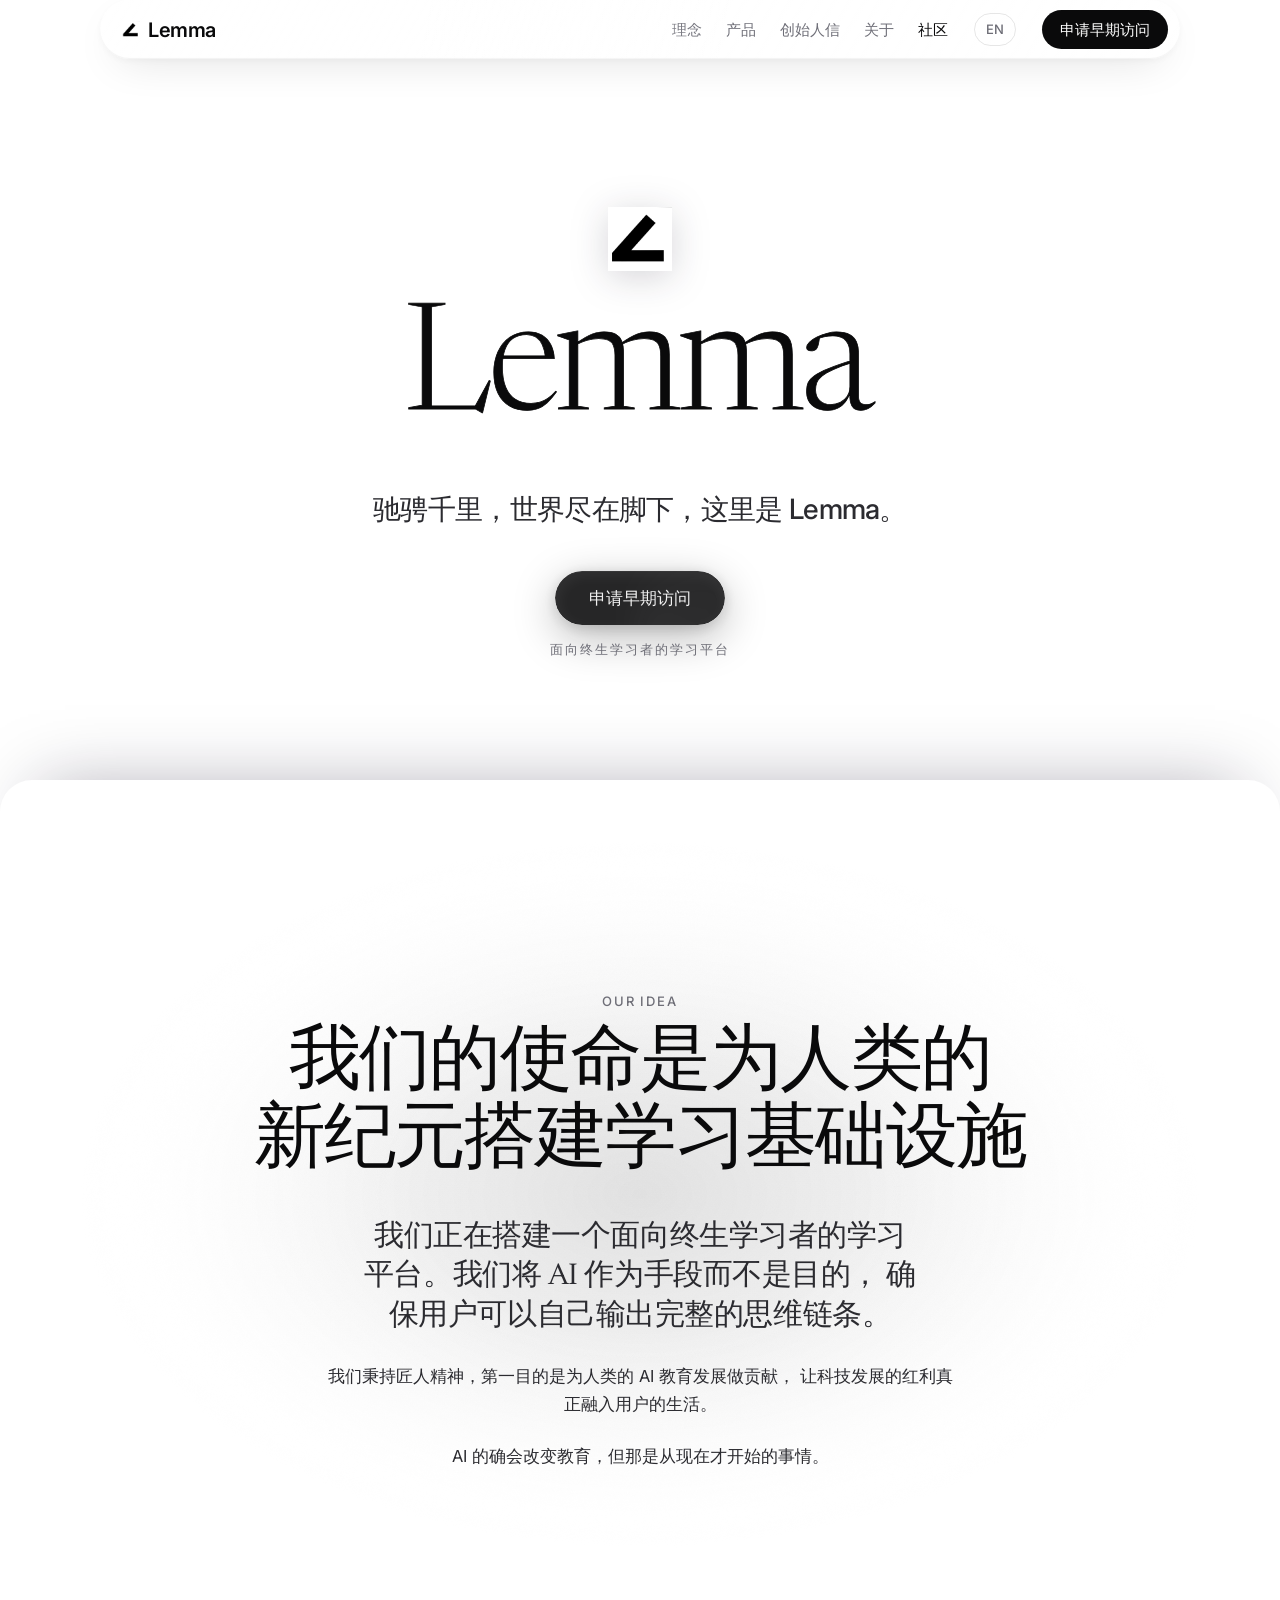
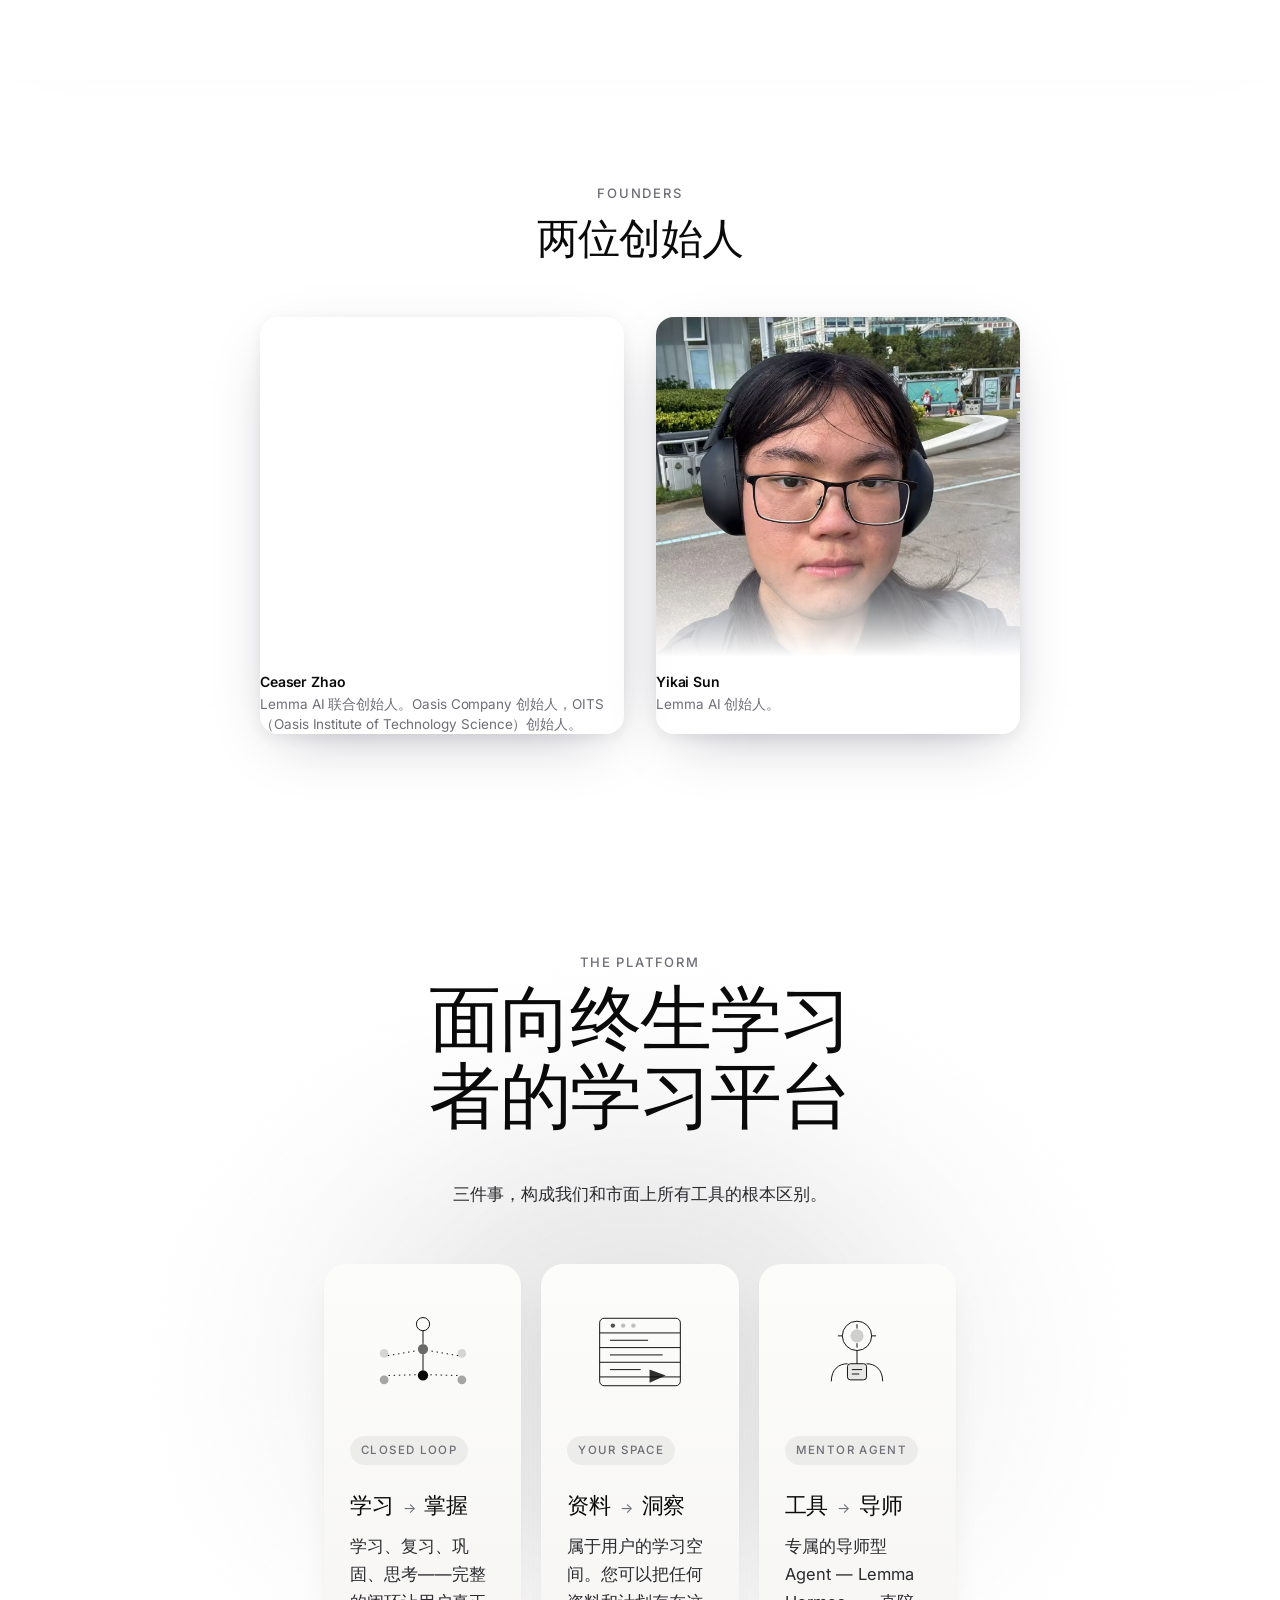
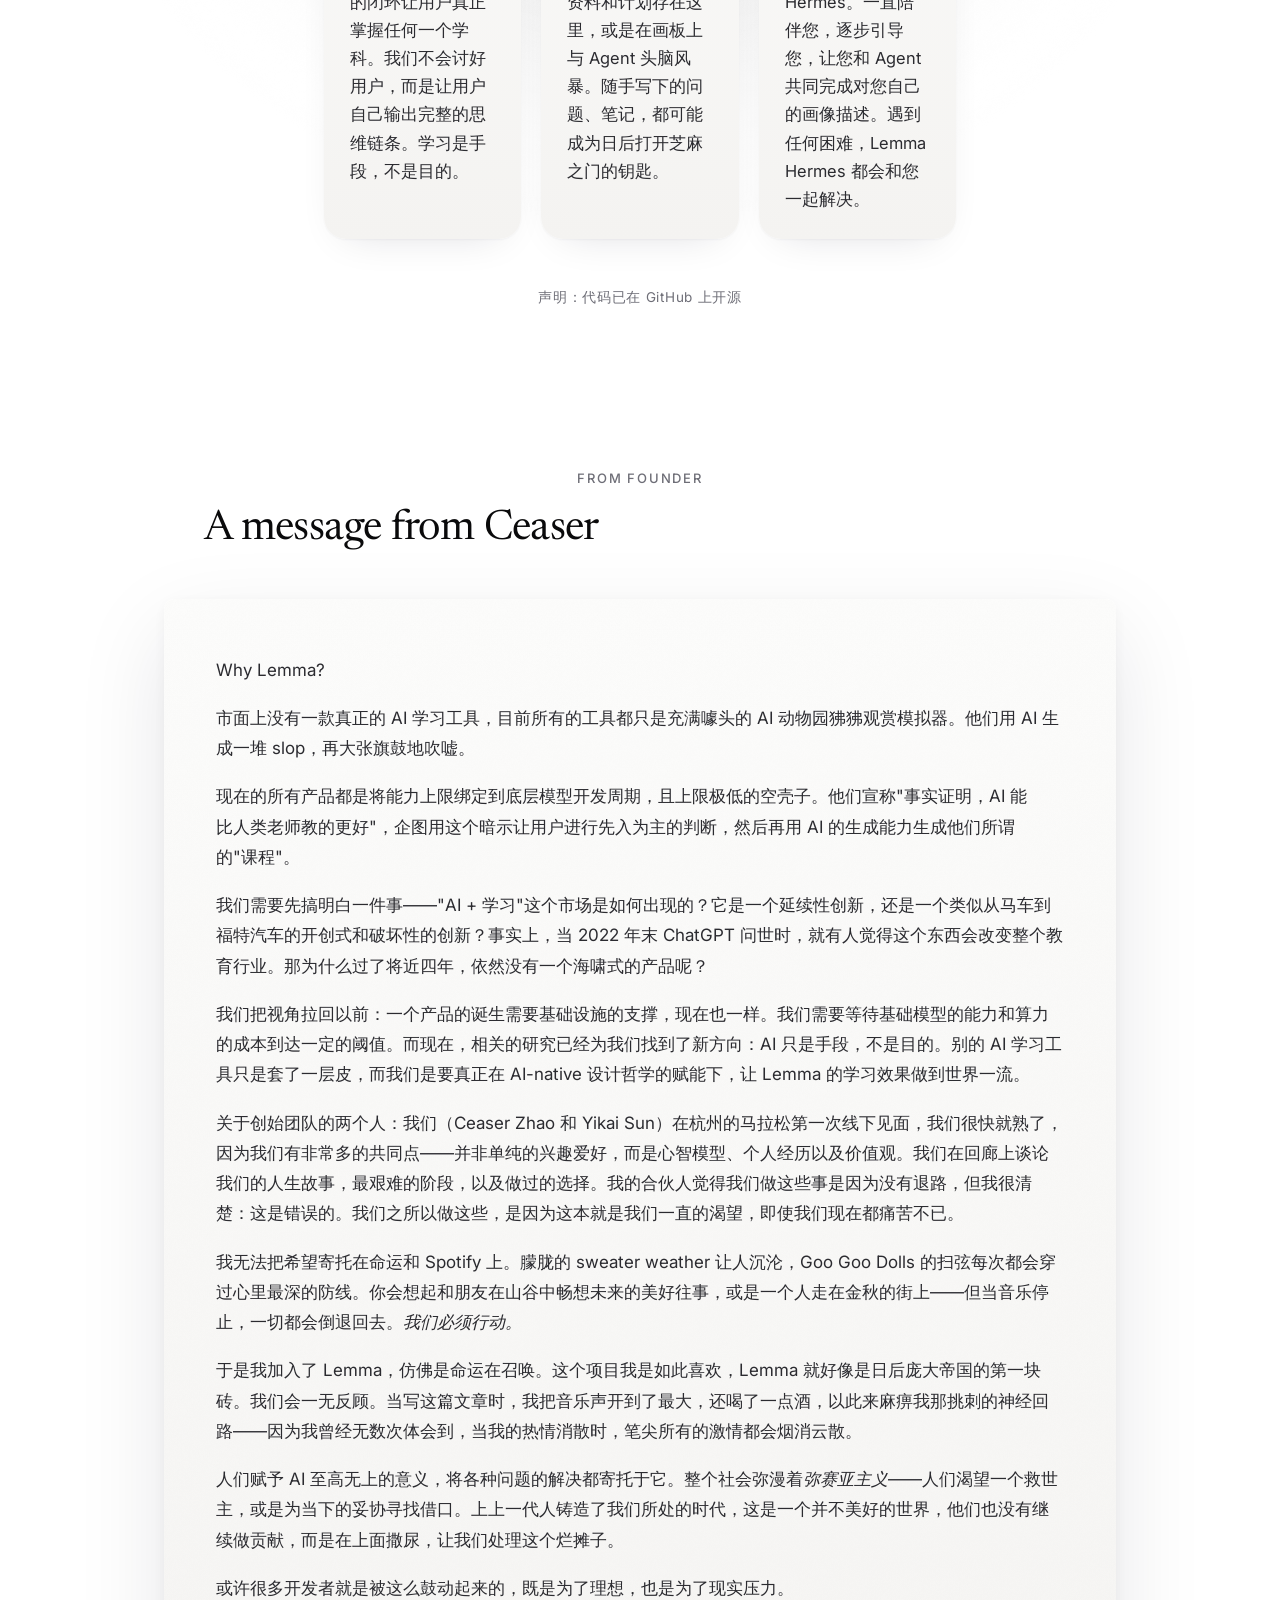
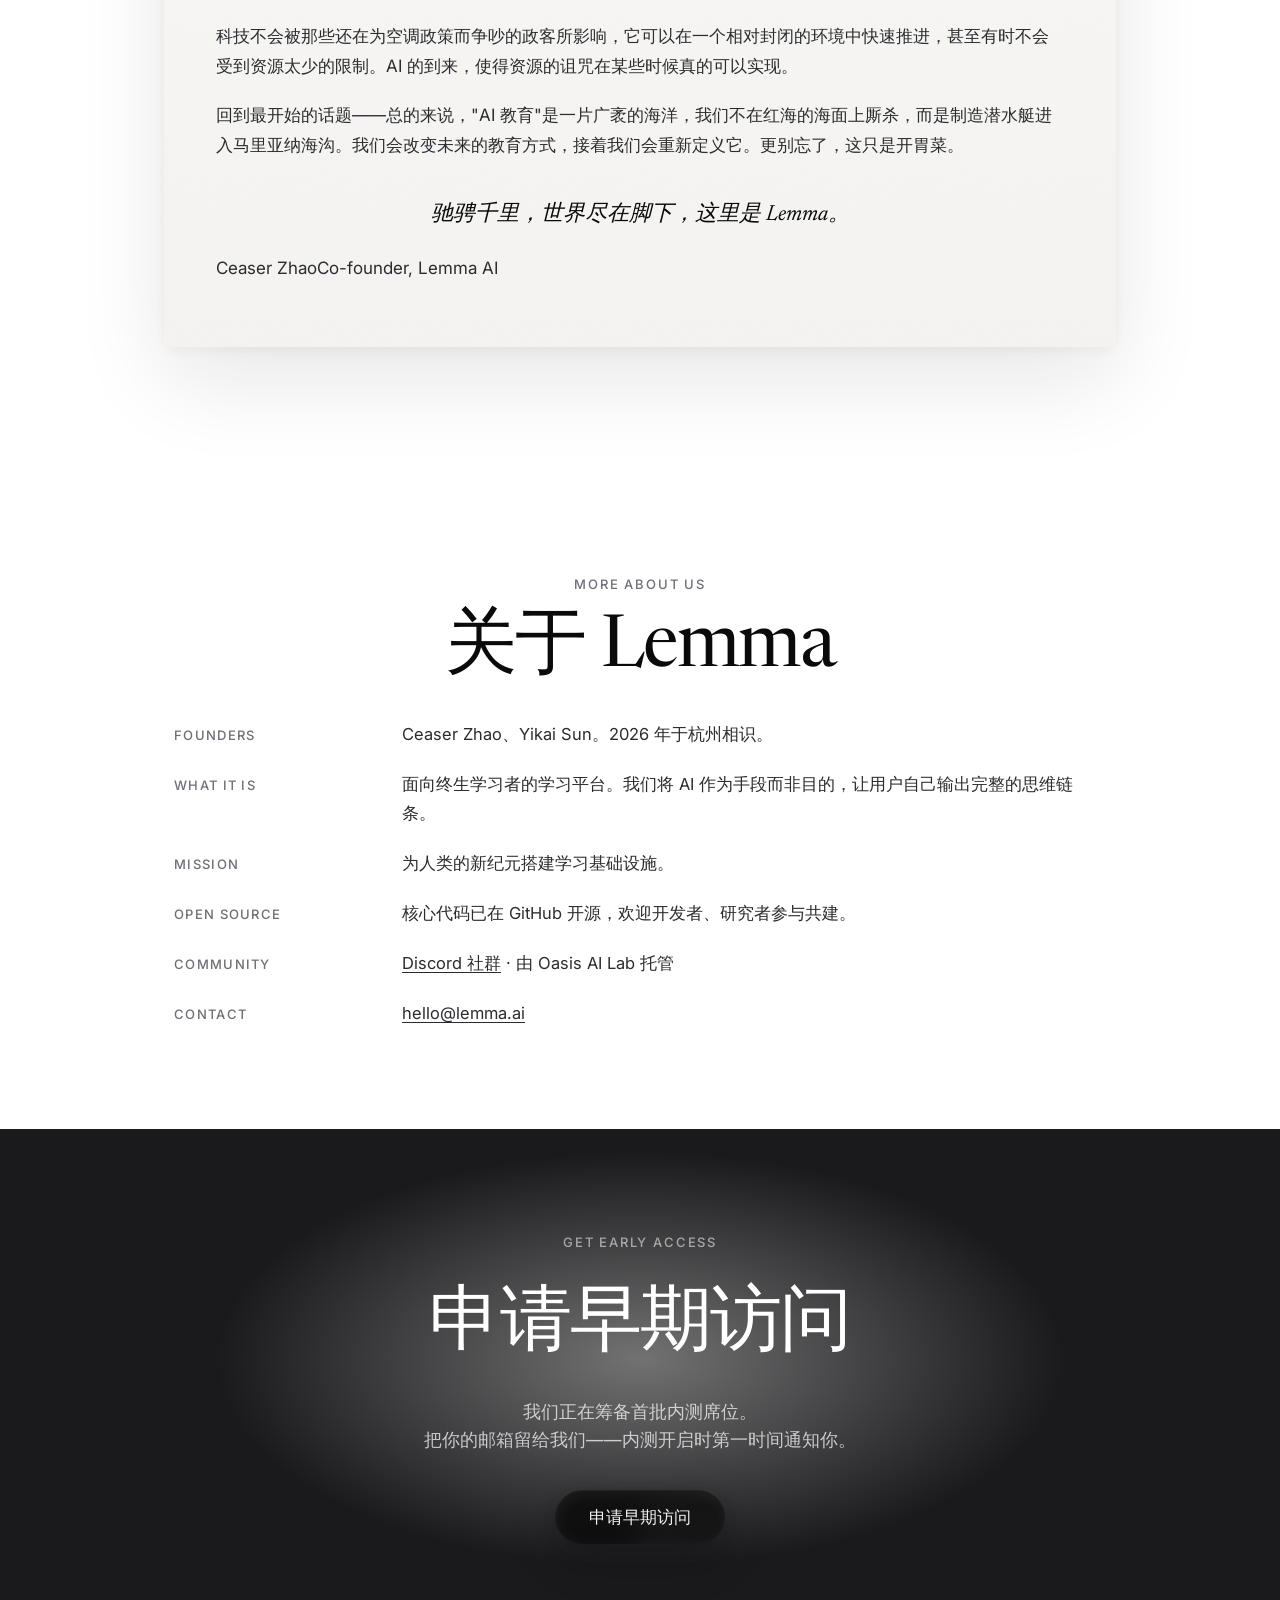
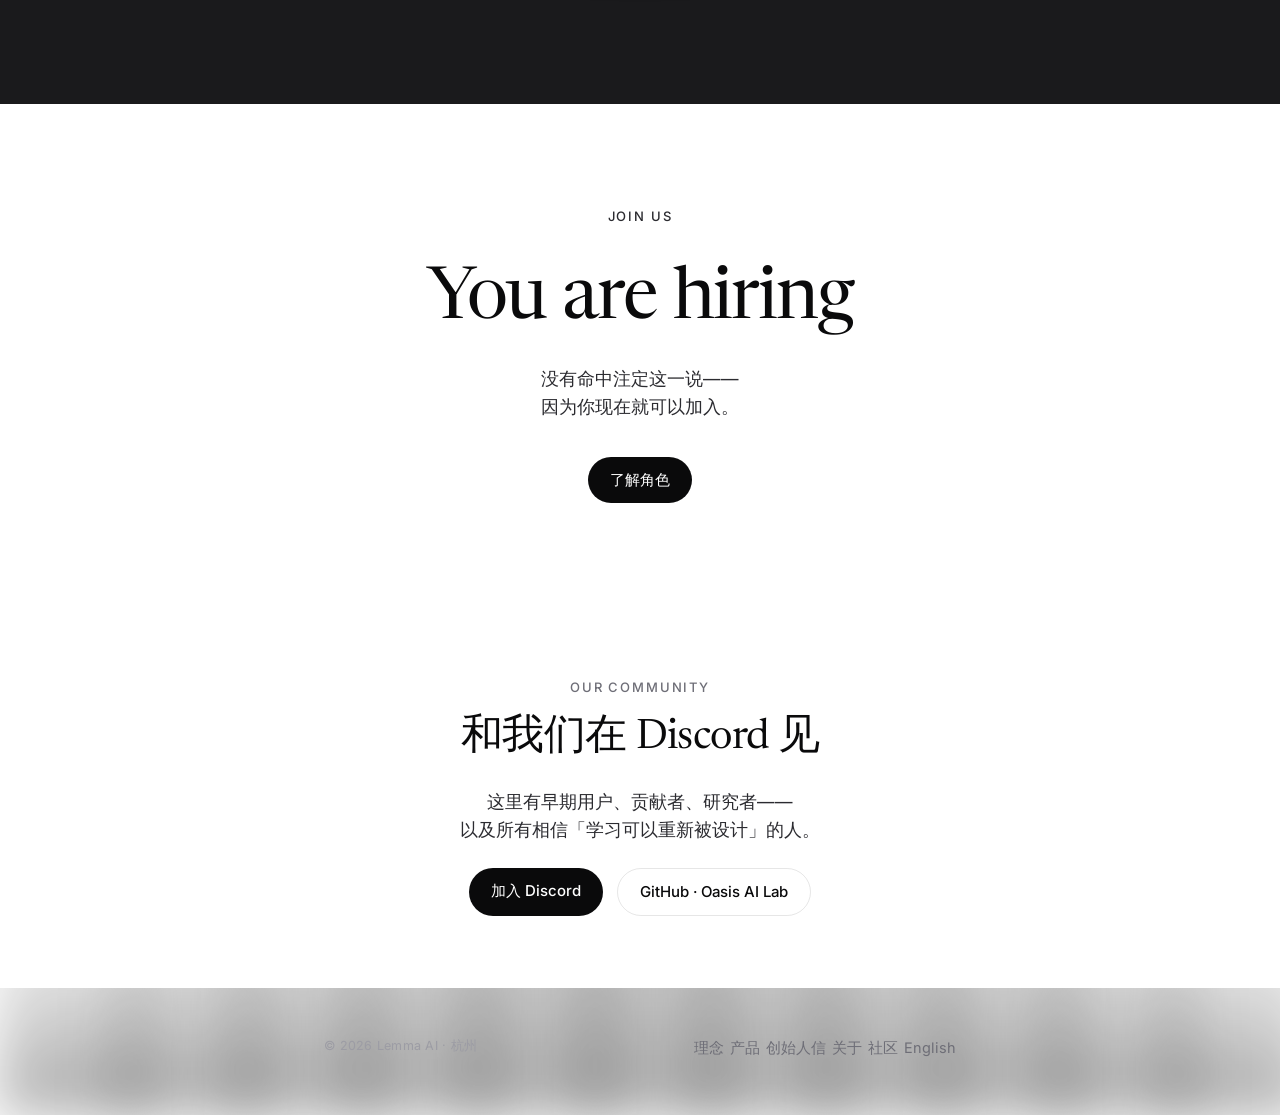
==== zh/index.html @ 2ac3c97e "Add bilingual landing pages and locale switcher This commit adds an English homepage and a Chinese l" ====
<!DOCTYPE html>
<html lang="zh-CN">
<head>
<meta charset="UTF-8">
<meta name="viewport" content="width=device-width, initial-scale=1.0">
<title>Lemma AI — 面向终生学习者的学习平台</title>
<meta name="description" content="Lemma AI 是一个面向终生学习者的学习平台。我们把 AI 当作手段而非目的，确保用户自己输出完整的思维链条。">
<meta name="theme-color" content="#FFFFFF">
<meta property="og:title" content="Lemma AI — 面向终生学习者的学习平台">
<meta property="og:description" content="驰骋千里，世界尽在脚下，这里是 Lemma">
<meta property="og:image" content="/assets/logos/lemma-mark.png">
<link rel="canonical" href="https://lemma-ai-projects.github.io/zh/">
<link rel="alternate" hreflang="en" href="https://lemma-ai-projects.github.io/">
<link rel="alternate" hreflang="zh-CN" href="https://lemma-ai-projects.github.io/zh/">
<link rel="alternate" hreflang="x-default" href="https://lemma-ai-projects.github.io/">
<link rel="icon" type="image/png" href="../assets/logos/lemma-mark.png">
<link rel="preconnect" href="https://fonts.googleapis.com">
<link rel="preconnect" href="https://fonts.gstatic.com" crossorigin>
<link href="https://fonts.googleapis.com/css2?family=Newsreader:ital,opsz,wght@0,6..72,300;0,6..72,400;0,6..72,500;1,6..72,400&family=Inter:wght@400;500;600&family=JetBrains+Mono:wght@400;500&family=Noto+Serif+SC:wght@400;500&display=swap" rel="stylesheet">
<link rel="stylesheet" href="../assets/css/lemma-web.css">
<script type="application/ld+json">
{"@context":"https://schema.org","@type":"Organization","name":"Lemma AI","url":"https://lemma-ai-projects.github.io/","logo":"https://lemma-ai-projects.github.io/assets/logos/lemma-mark.png","description":"面向终生学习者的学习平台","foundingDate":"2026","founders":[{"@type":"Person","name":"Ceaser Zhao"},{"@type":"Person","name":"Yikai Sun"}],"address":{"@type":"PostalAddress","addressLocality":"杭州","addressCountry":"CN"},"sameAs":["https://discord.gg/dCyxYCPng","https://github.com/Oasis-AI-Lab"]}
</script>
</head>
<body>

<a class="skip" href="#idea">跳到正文</a>

<header class="nav">
  <div class="nav__in">
    <a class="brand" href="#top">
      <img class="brand__mark" src="../assets/logos/lemma-mark.png" alt="Lemma" width="18" height="18">
      Lemma
    </a>
    <nav class="nav__links" aria-label="主导航">
      <a href="#idea">理念</a>
      <a href="#building">产品</a>
      <a href="#letter">创始人信</a>
      <a href="#facts">关于</a>
      <a href="#community">社区</a>
<a class="lang" href="../" hreflang="en">EN</a>
      <a class="nav__cta" href="#waitlist">申请早期访问</a>
    </nav>
  </div>
</header>

<main id="main">

  <div class="stage">

    <section class="hero" id="top">
      <div class="wrap">
        <img class="hero-mark rise" src="../assets/logos/lemma-mark.png" alt="" aria-hidden="true" width="64" height="64">
        <h1 class="wordmark rise" style="animation-delay:.06s">Lemma</h1>
        <p class="oneliner rise" style="animation-delay:.14s">
          驰骋千里，世界尽在脚下，这里是 Lemma。
        </p>
        <div class="rise" style="animation-delay:.28s">
          <a class="glassbtn glassbtn--lift" href="#waitlist">
            <span class="glassbtn__title">申请早期访问</span>
            <span class="glassbtn__circle" aria-hidden="true"></span>
          </a>
        </div>
        <p class="hero__attr rise" style="animation-delay:.38s">面向终生学习者的学习平台</p>
      </div>
    </section>

    <section class="sr mission isle grain" id="idea">
      <div class="wrap">
        <p class="k">Our Idea</p>
        <h2>我们的使命是为人类的新纪元搭建学习基础设施</h2>
        <p class="statement" style="font-family:var(--serif);font-size:clamp(22px,3vw,30px);line-height:1.32;max-width:760px;font-weight:400;letter-spacing:-.015em">
          我们正在搭建一个面向终生学习者的学习平台。我们将 AI 作为手段而不是目的，
          确保用户可以自己输出完整的思维链条。
        </p>
        <p style="max-width:640px;margin:24px auto 0;color:var(--text);font-size:var(--fs-text);line-height:1.7">
          我们秉持匠人精神，第一目的是为人类的 AI 教育发展做贡献，
          让科技发展的红利真正融入用户的生活。
        </p>
        <p style="max-width:640px;margin:24px auto 0;color:var(--text);font-size:var(--fs-text);line-height:1.7">
          AI 的确会改变教育，但那是从现在才开始的事情。
        </p>
      </div>
    </section>

  </div>

  <section class="sr" id="founders" style="padding:var(--pad-act) 0">
    <div class="wrap" style="max-width:880px">
      <p class="k" style="text-align:center">Founders</p>
      <h2 style="text-align:center">两位创始人</h2>
      <div class="founders">
        <figure class="founder-photo">
          <img src="../assets/founders/founder-studio.jpg" alt="Ceaser Zhao" loading="lazy" decoding="async" width="720" height="960">
          <figcaption>
            <b>Ceaser Zhao</b>
            Lemma AI 联合创始人。Oasis Company 创始人，OITS（Oasis Institute of Technology Science）创始人。
          </figcaption>
        </figure>
        <figure class="founder-photo">
          <img src="../assets/founders/founder-street.jpg" alt="Yikai Sun" loading="lazy" decoding="async" width="720" height="960">
          <figcaption>
            <b>Yikai Sun</b>
            Lemma AI 创始人。
          </figcaption>
        </figure>
      </div>
    </div>
  </section>

  <section class="sr building isle" id="building">
    <div class="wrap">
      <p class="k" style="text-align:center">The Platform</p>
      <h2 style="text-align:center">面向终生学习者的学习平台</h2>
      <p class="intro">
        三件事，构成我们和市面上所有工具的根本区别。
      </p>

      <div class="trio">
        <div class="paper tcard">
          <div class="feature-icon">
            <svg viewBox="0 0 150 120" fill="none" stroke="#0A0A0B" stroke-width="1.3" aria-hidden="true">
              <circle cx="75" cy="22" r="9"/>
              <circle cx="22" cy="62" r="6" fill="#0A0A0B" fill-opacity=".15" stroke="none"/>
              <circle cx="128" cy="62" r="6" fill="#0A0A0B" fill-opacity=".15" stroke="none"/>
              <circle cx="22" cy="98" r="6" fill="#0A0A0B" fill-opacity=".35" stroke="none"/>
              <circle cx="128" cy="98" r="6" fill="#0A0A0B" fill-opacity=".35" stroke="none"/>
              <circle cx="75" cy="56" r="7" fill="#0A0A0B" fill-opacity=".6" stroke="none"/>
              <circle cx="75" cy="92" r="7" fill="#0A0A0B" stroke="none"/>
              <path d="M75 31 L 75 49"/>
              <path d="M75 63 L 75 85"/>
              <path d="M27 65 L 68 58" stroke-dasharray="2 5"/>
              <path d="M123 65 L 82 58" stroke-dasharray="2 5"/>
              <path d="M28 92 L 68 91" stroke-dasharray="2 5"/>
              <path d="M122 92 L 82 91" stroke-dasharray="2 5"/>
            </svg>
          </div>
          <span class="tag">Closed Loop</span>
          <div class="tflip"><span>学习</span><span class="tarrow">→</span><span>掌握</span></div>
          <p>学习、复习、巩固、思考——完整的闭环让用户真正掌握任何一个学科。我们不会讨好用户，而是让用户自己输出完整的思维链条。学习是手段，不是目的。</p>
        </div>

        <div class="paper tcard">
          <div class="feature-icon">
            <svg viewBox="0 0 150 120" fill="none" stroke="#0A0A0B" stroke-width="1.3" aria-hidden="true">
              <rect x="20" y="14" width="110" height="92" rx="6"/>
              <line x1="20" y1="34" x2="130" y2="34"/>
              <line x1="20" y1="54" x2="130" y2="54"/>
              <line x1="20" y1="74" x2="130" y2="74"/>
              <line x1="20" y1="94" x2="130" y2="94"/>
              <circle cx="38" cy="24" r="3" fill="#0A0A0B" fill-opacity=".7" stroke="none"/>
              <circle cx="52" cy="24" r="3" fill="#0A0A0B" fill-opacity=".25" stroke="none"/>
              <circle cx="66" cy="24" r="3" fill="#0A0A0B" fill-opacity=".25" stroke="none"/>
              <line x1="34" y1="44" x2="86" y2="44"/>
              <line x1="34" y1="64" x2="106" y2="64"/>
              <line x1="34" y1="84" x2="76" y2="84"/>
              <path d="M88 102 L 110 92 L 88 84" fill="#0A0A0B" fill-opacity=".85" stroke="none"/>
            </svg>
          </div>
          <span class="tag">Your Space</span>
          <div class="tflip"><span>资料</span><span class="tarrow">→</span><span>洞察</span></div>
          <p>属于用户的学习空间。您可以把任何资料和计划存在这里，或是在画板上与 Agent 头脑风暴。随手写下的问题、笔记，都可能成为日后打开芝麻之门的钥匙。</p>
        </div>

        <div class="paper tcard">
          <div class="feature-icon">
            <svg viewBox="0 0 150 120" fill="none" stroke="#0A0A0B" stroke-width="1.3" aria-hidden="true">
              <circle cx="75" cy="38" r="20"/>
              <path d="M75 28 v-6 M75 48 v6 M55 38 h-6 M95 38 h6"/>
              <circle cx="75" cy="38" r="9" fill="#0A0A0B" fill-opacity=".18" stroke="none"/>
              <path d="M75 58 v18"/>
              <rect x="62" y="76" width="26" height="22" rx="4" fill="#0A0A0B" fill-opacity=".08"/>
              <line x1="68" y1="84" x2="82" y2="84"/>
              <line x1="68" y1="90" x2="78" y2="90"/>
              <path d="M40 100 C 40 84, 50 76, 62 76"/>
              <path d="M110 100 C 110 84, 100 76, 88 76" />
            </svg>
          </div>
          <span class="tag">Mentor Agent</span>
          <div class="tflip"><span>工具</span><span class="tarrow">→</span><span>导师</span></div>
          <p>专属的导师型 Agent — Lemma Hermes。一直陪伴您，逐步引导您，让您和 Agent 共同完成对您自己的画像描述。遇到任何困难，Lemma Hermes 都会和您一起解决。</p>
        </div>
      </div>

      <p style="text-align:center;margin:48px auto 0;font-size:13.5px;color:var(--mut);letter-spacing:.05em">
        声明：代码已在 GitHub 上开源
      </p>
    </div>
  </section>

  <section class="sr" id="letter" style="padding:var(--pad-compact) 0">
    <div class="wrap" style="max-width:920px">
      <p class="k" style="text-align:center">From Founder</p>
      <h2>A message from Ceaser</h2>
      <div class="sheet">
        <p class="lede">Why Lemma?</p>

        <p>市面上没有一款真正的 AI 学习工具，目前所有的工具都只是充满噱头的 AI 动物园狒狒观赏模拟器。他们用 AI 生成一堆 slop，再大张旗鼓地吹嘘。</p>

        <p>现在的所有产品都是将能力上限绑定到底层模型开发周期，且上限极低的空壳子。他们宣称"事实证明，AI 能比人类老师教的更好"，企图用这个暗示让用户进行先入为主的判断，然后再用 AI 的生成能力生成他们所谓的"课程"。</p>

        <p>我们需要先搞明白一件事——"AI + 学习"这个市场是如何出现的？它是一个延续性创新，还是一个类似从马车到福特汽车的开创式和破坏性的创新？事实上，当 2022 年末 ChatGPT 问世时，就有人觉得这个东西会改变整个教育行业。那为什么过了将近四年，依然没有一个海啸式的产品呢？</p>

        <p>我们把视角拉回以前：一个产品的诞生需要基础设施的支撑，现在也一样。我们需要等待基础模型的能力和算力的成本到达一定的阈值。而现在，相关的研究已经为我们找到了新方向：AI 只是手段，不是目的。别的 AI 学习工具只是套了一层皮，而我们是要真正在 AI-native 设计哲学的赋能下，让 Lemma 的学习效果做到世界一流。</p>

        <p>关于创始团队的两个人：我们（Ceaser Zhao 和 Yikai Sun）在杭州的马拉松第一次线下见面，我们很快就熟了，因为我们有非常多的共同点——并非单纯的兴趣爱好，而是心智模型、个人经历以及价值观。我们在回廊上谈论我们的人生故事，最艰难的阶段，以及做过的选择。我的合伙人觉得我们做这些事是因为没有退路，但我很清楚：这是错误的。我们之所以做这些，是因为这本就是我们一直的渴望，即使我们现在都痛苦不已。</p>

        <p>我无法把希望寄托在命运和 Spotify 上。朦胧的 sweater weather 让人沉沦，Goo Goo Dolls 的扫弦每次都会穿过心里最深的防线。你会想起和朋友在山谷中畅想未来的美好往事，或是一个人走在金秋的街上——但当音乐停止，一切都会倒退回去。<em>我们必须行动。</em></p>

        <p>于是我加入了 Lemma，仿佛是命运在召唤。这个项目我是如此喜欢，Lemma 就好像是日后庞大帝国的第一块砖。我们会一无反顾。当写这篇文章时，我把音乐声开到了最大，还喝了一点酒，以此来麻痹我那挑刺的神经回路——因为我曾经无数次体会到，当我的热情消散时，笔尖所有的激情都会烟消云散。</p>

        <p>人们赋予 AI 至高无上的意义，将各种问题的解决都寄托于它。整个社会弥漫着<em>弥赛亚主义</em>——人们渴望一个救世主，或是为当下的妥协寻找借口。上上一代人铸造了我们所处的时代，这是一个并不美好的世界，他们也没有继续做贡献，而是在上面撒尿，让我们处理这个烂摊子。</p>

        <p>或许很多开发者就是被这么鼓动起来的，既是为了理想，也是为了现实压力。</p>

        <p>科技不会被那些还在为空调政策而争吵的政客所影响，它可以在一个相对封闭的环境中快速推进，甚至有时不会受到资源太少的限制。AI 的到来，使得资源的诅咒在某些时候真的可以实现。</p>

        <p>回到最开始的话题——总的来说，"AI 教育"是一片广袤的海洋，我们不在红海的海面上厮杀，而是制造潜水艇进入马里亚纳海沟。我们会改变未来的教育方式，接着我们会重新定义它。更别忘了，这只是开胃菜。</p>

        <p style="margin-top:36px;font-family:var(--serif);font-size:22px;font-style:italic;color:var(--ink);text-align:center">驰骋千里，世界尽在脚下，这里是 Lemma。</p>

        <p class="sig">Ceaser Zhao<span>Co-founder, Lemma AI</span></p>
      </div>
    </div>
  </section>

  <section class="sr facts" id="facts">
    <div class="wrap" style="max-width:var(--max-wide)">
      <p class="k" style="text-align:center">More About Us</p>
      <h2 style="text-align:center">关于 Lemma</h2>
      <dl>
        <div class="row">
          <dt>Founders</dt>
          <dd>Ceaser Zhao、Yikai Sun。2026 年于杭州相识。</dd>
        </div>
        <div class="row">
          <dt>What it is</dt>
          <dd>面向终生学习者的学习平台。我们将 AI 作为手段而非目的，让用户自己输出完整的思维链条。</dd>
        </div>
        <div class="row">
          <dt>Mission</dt>
          <dd>为人类的新纪元搭建学习基础设施。</dd>
        </div>
        <div class="row">
          <dt>Open Source</dt>
          <dd>核心代码已在 GitHub 开源，欢迎开发者、研究者参与共建。</dd>
        </div>
        <div class="row">
          <dt>Community</dt>
          <dd><a href="https://discord.gg/dCyxYCPng" target="_blank" rel="noopener">Discord 社群</a> · 由 Oasis AI Lab 托管</dd>
        </div>
        <div class="row">
          <dt>Contact</dt>
          <dd><a href="mailto:hello@lemma.ai">hello@lemma.ai</a></dd>
        </div>
      </dl>
    </div>
  </section>

  <section class="sr waitlist slab" id="waitlist" style="padding:var(--pad-act) 0 160px">
    <div class="wrap" style="text-align:center">
      <p class="k">Get Early Access</p>
      <h2>申请早期访问</h2>
      <p>我们正在筹备首批内测席位。<br>把你的邮箱留给我们——内测开启时第一时间通知你。</p>
      <a class="glassbtn glassbtn--lift" href="mailto:hello@lemma.ai?subject=Lemma%20Early%20Access">
        <span class="glassbtn__title">申请早期访问</span>
        <span class="glassbtn__circle" aria-hidden="true"></span>
      </a>
    </div>
  </section>

  <section class="sr hiring" id="hiring" style="padding:var(--pad-act) 0">
    <div class="wrap" style="text-align:center">
      <p class="k">Join Us</p>
      <h2>You are hiring</h2>
      <p>没有命中注定这一说——<br>因为你现在就可以加入。</p>
      <a class="pill" href="mailto:hello@lemma.ai?subject=Lemma%20Hiring">了解角色</a>
    </div>
  </section>

  <section class="sr community" id="community">
    <div class="wrap" style="text-align:center;max-width:760px">
      <p class="k">Our Community</p>
      <h2>和我们在 Discord 见</h2>
      <p>这里有早期用户、贡献者、研究者——<br>以及所有相信「学习可以重新被设计」的人。</p>
      <div class="links">
        <a class="pill" href="https://discord.gg/dCyxYCPng" target="_blank" rel="noopener">加入 Discord</a>
        <a class="pill pill--ghost" href="https://github.com/Oasis-AI-Lab" target="_blank" rel="noopener">GitHub · Oasis AI Lab</a>
      </div>
    </div>
  </section>

</main>

<footer class="site sr" style="position:relative;overflow:hidden">
  <div class="aurora" aria-hidden="true">
    <svg viewBox="0 0 1271 599" preserveAspectRatio="none" fill="none" xmlns="http://www.w3.org/2000/svg">
      <defs>
        <linearGradient id="lvag" x1="0" y1="1" x2="0" y2="0">
          <stop offset="0"    stop-color="#0A0A0B" stop-opacity=".38"/>
          <stop offset=".35"  stop-color="#0A0A0B" stop-opacity=".20"/>
          <stop offset=".65"  stop-color="#0A0A0B" stop-opacity=".08"/>
          <stop offset="1"    stop-color="#FFFFFF" stop-opacity="0"/>
        </linearGradient>
        <filter id="lvab" x="-50%" y="-50%" width="200%" height="200%">
          <feGaussianBlur stdDeviation="28"/>
        </filter>
      </defs>
      <g filter="url(#lvab)"><rect x="0.0"   y="299.5" width="142.1" height="299.5" fill="url(#lvag)"/></g>
      <g filter="url(#lvab)"><rect x="115.5" y="227.1" width="142.1" height="371.9" fill="url(#lvag)"/></g>
      <g filter="url(#lvab)"><rect x="231.1" y="159.0" width="142.1" height="440.0" fill="url(#lvag)"/></g>
      <g filter="url(#lvab)"><rect x="346.6" y="96.2"  width="142.1" height="502.8" fill="url(#lvag)"/></g>
      <g filter="url(#lvab)"><rect x="462.2" y="40.7"  width="142.1" height="558.3" fill="url(#lvag)"/></g>
      <g filter="url(#lvab)"><rect x="577.7" y="0.0"   width="142.1" height="599.0" fill="url(#lvag)"/></g>
      <g filter="url(#lvab)"><rect x="693.3" y="40.7"  width="142.1" height="558.3" fill="url(#lvag)"/></g>
      <g filter="url(#lvab)"><rect x="808.8" y="96.2"  width="142.1" height="502.8" fill="url(#lvag)"/></g>
      <g filter="url(#lvab)"><rect x="924.4" y="159.0" width="142.1" height="440.0" fill="url(#lvag)"/></g>
      <g filter="url(#lvab)"><rect x="1039.9" y="227.1" width="142.1" height="371.9" fill="url(#lvag)"/></g>
      <g filter="url(#lvab)"><rect x="1155.4" y="299.5" width="142.1" height="299.5" fill="url(#lvag)"/></g>
    </svg>
  </div>
  <div class="wrap">
    <p class="legal">© 2026 Lemma AI · 杭州</p>
    <nav style="display:flex;gap:6px;flex-wrap:wrap">
      <a href="#idea">理念</a>
      <a href="#building">产品</a>
      <a href="#letter">创始人信</a>
      <a href="#facts">关于</a>
      <a href="#community">社区</a>
      <a href="../" lang="en">English</a>
    </nav>
  </div>
</footer>

<script src="../assets/js/lemma-web.js" defer></script>
</body>
</html>
---- assets/css/lemma-web.css ----
/* ════════════════════════════════════════════════════════════════════
   LEMMA WEB SYSTEM v1.0 — monochrome
   首页 / 子页共用。设计文档见 design-guide/Lemma-Website-Style-Guide.html
   ════════════════════════════════════════════════════════════════════ */

/* ── 1. TOKENS ─────────────────────────────────────────────────────── */
:root{
  --ink:#0A0A0B;
  --text:#2B2B30;
  --mut:#6E6E77;
  --mut-2:#9C9CA4;

  --bg:#FFFFFF;
  --surface:#F4F4F6;
  --surface-2:#E9E9EC;
  --surface-3:#1A1A1C;

  --paper-a:#FCFCFB;
  --paper-b:#F4F3F1;

  --hair:rgba(10,10,11,.10);
  --hair-2:rgba(10,10,11,.055);

  --glow-core:rgba(10,10,11,.12);
  --glow-mid:rgba(10,10,11,.05);
  --glow-none:rgba(10,10,11,0);
  --lift-core:rgba(255,255,255,.55);

  --grain:.055;

  --serif:"Newsreader",Georgia,"Songti SC","Source Han Serif SC","Noto Serif CJK SC",serif;
  --sans:"Inter","PingFang SC","Microsoft YaHei","Noto Sans CJK SC",-apple-system,BlinkMacSystemFont,"Helvetica Neue",Arial,sans-serif;
  --mono:"JetBrains Mono",ui-monospace,SFMono-Regular,Menlo,Consolas,monospace;

  --max:680px;
  --max-wide:980px;
  --max-nav:1080px;

  --pad-act:clamp(64px,8vw,120px);
  --pad-interlude:clamp(72px,9vw,140px);
  --pad-compact:clamp(40px,6vw,72px);

  --r-sm:10px;
  --r-md:18px;
  --r-lg:22px;
  --r-pill:999px;

  --sh-paper:0 1px 2px rgba(20,15,40,.04),0 14px 40px -22px rgba(20,15,40,.16);
  --sh-sheet:0 32px 90px rgba(20,15,40,.10),0 4px 16px rgba(20,15,40,.05);
  --sh-nav:inset 0 -1px 1px rgba(10,10,11,.05),0 2px 8px rgba(10,10,11,.04),0 14px 44px -18px rgba(10,10,11,.18);
  --sh-mark:0 12px 44px rgba(10,10,11,.28),0 3px 14px rgba(10,10,11,.14);
  --sh-photo:0 18px 60px -24px rgba(20,15,40,.35),0 4px 14px rgba(20,15,40,.06);

  --ease:cubic-bezier(.23,1,.32,1);
  --ease-out:cubic-bezier(.16,1,.3,1);

  --fs-mark:clamp(44px,13vw,148px);
  --fs-h-xl:clamp(38px,6.5vw,72px);
  --fs-h-lg:clamp(28px,4.6vw,42px);
  --fs-stat:clamp(26px,4.4vw,38px);
  --fs-lede:clamp(20px,2.2vw,28px);
  --fs-body:17.5px;
  --fs-text:16.5px;
  --fs-sm:15.5px;
  --fs-k:13px;
}

*,*::before,*::after{box-sizing:border-box}
html,body,h1,h2,h3,h4,p,dl,dd,dt,figure,blockquote,ul,ol,li{margin:0;padding:0}
html{scroll-behavior:smooth;color-scheme:light;-webkit-text-size-adjust:100%;-webkit-tap-highlight-color:transparent}
@media(prefers-reduced-motion:reduce){html{scroll-behavior:auto}}

body{
  background:var(--bg);color:var(--text);
  font-family:var(--sans);font-weight:400;
  font-size:var(--fs-body);line-height:1.6;
  -webkit-font-smoothing:antialiased;
  overflow-x:clip;
}
::selection{background:rgba(10,10,11,.12);color:var(--ink)}
a{color:inherit;text-decoration:none}
ul,ol{list-style:none}
img,svg,video{max-width:100%;display:block}

:is(a,button):focus-visible{outline:2px solid var(--ink);outline-offset:3px;border-radius:4px}

h1,h2,h3,h4{color:var(--ink)}
h1,h2,.statement{text-wrap:balance}
p{text-wrap:pretty}
img,svg,video{max-width:100%}

.wrap{max-width:var(--max);margin:0 auto;padding:0 24px}
.wrap--wide{max-width:var(--max-wide)}

.k{font-size:var(--fs-k);letter-spacing:.14em;text-transform:uppercase;color:var(--mut);margin:0 0 16px;font-weight:500;font-family:var(--sans)}

h2{font-family:var(--serif);font-weight:400;font-size:var(--fs-h-lg);line-height:1.18;letter-spacing:-.015em;margin:0 0 24px}

section[id],.story[id]{scroll-margin-top:76px}

/* ── 2. 胶片颗粒 ───────────────────────────────────────────────────── */
.grain{position:relative;isolation:isolate}
.grain::before{
  content:"";position:absolute;inset:0;pointer-events:none;z-index:0;
  background-image:url("data:image/svg+xml,%3Csvg xmlns='http://www.w3.org/2000/svg' width='160' height='160'%3E%3Cfilter id='n'%3E%3CfeTurbulence type='fractalNoise' baseFrequency='0.9' numOctaves='2' stitchTiles='stitch'/%3E%3CfeColorMatrix type='saturate' values='0'/%3E%3CfeComponentTransfer%3E%3CfeFuncA type='linear' slope='0.055'/%3E%3C/feComponentTransfer%3E%3C/filter%3E%3Crect width='160' height='160' filter='url(%23n)'/%3E%3C/svg%3E");
}
.grain>*{position:relative;z-index:1}

/* ── 3. 液态玻璃导航 ───────────────────────────────────────────────── */
.nav{position:sticky;top:0;z-index:50;padding:0 16px}
.nav__in{
  max-width:var(--max-nav);margin:0 auto;padding:10px 12px 10px 22px;
  display:flex;align-items:center;gap:28px;
  border-radius:var(--r-pill);position:relative;
  background:linear-gradient(120deg,rgba(255,255,255,.88),rgba(255,255,255,.68) 45%,rgba(255,255,255,.84));
  -webkit-backdrop-filter:blur(22px) saturate(1.4);
  backdrop-filter:blur(22px) saturate(1.4);
  box-shadow:var(--sh-nav);
}
.nav__in::after{
  content:"";position:absolute;inset:0;border-radius:var(--r-pill);pointer-events:none;
  background:linear-gradient(100deg,transparent 30%,rgba(255,255,255,.5) 44%,transparent 58%);
  opacity:.55;
}
@supports not ((backdrop-filter:blur(1px)) or (-webkit-backdrop-filter:blur(1px))){
  .nav__in{background:rgba(255,255,255,.94)}
}
.brand{font-family:var(--sans);font-weight:600;font-size:20px;letter-spacing:-.02em;color:var(--ink);
  display:inline-flex;align-items:center;gap:8px}
.brand__mark{width:18px;height:18px;display:inline-block}
.nav__links{display:flex;gap:24px;margin-left:auto;align-items:center}
.nav__links a{font-size:14.5px;color:var(--mut);text-decoration:none;transition:color 150ms ease}
.nav__links a:not(.nav__cta):not(.lang){padding:14px 4px;margin:-14px -4px}
.nav__links a:hover{color:var(--ink)}
.nav__links a.is-active{color:var(--ink);font-weight:500}
.nav__links .lang{border:1px solid var(--hair);border-radius:var(--r-pill);padding:5px 11px;font-size:13px;color:var(--mut);font-weight:500;margin:0 2px;transition:color 150ms ease,border-color 150ms ease,background 150ms ease}
.nav__links .lang:hover{color:var(--ink);border-color:var(--ink);background:rgba(10,10,11,.03)}
@media(max-width:900px){.nav__links .lang{display:inline-block !important}}
.nav__cta{
  background:var(--ink);color:#fff !important;padding:8px 18px;border-radius:var(--r-pill);
  font-weight:500;white-space:nowrap;transition:transform 160ms var(--ease),opacity 150ms ease;
}
@media(hover:hover) and (pointer:fine){.nav__cta:hover{opacity:.85}}
.nav__cta:active{transform:scale(.97)}
@media(max-width:900px){.nav__links a:not(.nav__cta){display:none}}
@media(max-width:480px){.nav__in{gap:14px;padding:8px 10px 8px 16px}.brand{font-size:18px}.nav__cta{font-size:13px;padding:11px 14px}}

/* ── 4. 巨型字标 ───────────────────────────────────────────────────── */
.wordmark{
  position:relative;left:-.02em;
  font-family:var(--serif);font-weight:300;
  font-size:var(--fs-mark);line-height:1.02;letter-spacing:-.03em;
  margin:0 0 40px;
  -webkit-text-stroke:.75px currentColor;
}

/* ── 5. 陈述级排版 ─────────────────────────────────────────────────── */
.statement{font-family:var(--serif);font-weight:400;font-size:var(--fs-stat);line-height:1.14;letter-spacing:-.015em;max-width:600px;margin:0 auto 14px}
.statement em{font-style:italic}
.oneliner{font-family:var(--sans);font-weight:500;font-size:var(--fs-lede);line-height:1.4;letter-spacing:-.025em;max-width:56ch;text-wrap:balance;margin:0 auto 42px}

/* ── 6. 玻璃 CTA ───────────────────────────────────────────────────── */
.glassbtn{
  position:relative;display:inline-flex;align-items:center;justify-content:center;
  height:54px;padding:0 34px;overflow:hidden;border:0;border-radius:var(--r-pill);
  color:rgba(255,255,255,.94);text-decoration:none;cursor:pointer;
  font-family:var(--sans);font-size:16.5px;font-weight:500;letter-spacing:-.01em;
  transition:transform 160ms var(--ease);
}
.glassbtn::before,.glassbtn::after{content:"";position:absolute;inset:0;border-radius:inherit}
.glassbtn::before{background:rgba(10,10,11,.89);box-shadow:inset 2px 4px 16px rgba(255,255,255,.06)}
.glassbtn::after{z-index:2;border:1px solid rgba(255,255,255,.25);opacity:.25;pointer-events:none;
  -webkit-mask-image:linear-gradient(170deg,#000,transparent 50%);
  mask-image:linear-gradient(170deg,#000,transparent 50%)}
.glassbtn__title{position:relative;z-index:4}
.glassbtn__circle{position:absolute;z-index:3;top:calc(50% - 100px);left:calc(50% - 100px);width:200px;height:200px}
.glassbtn__circle::before,.glassbtn__circle::after{content:"";position:absolute;inset:0;border-radius:50%}
.glassbtn__circle::before{
  background:conic-gradient(from 180deg,rgba(255,255,255,.012) 180deg,rgba(255,255,255,.06) 360deg);
  filter:blur(15px);animation:glassbtn-circle 3.6s linear infinite;transition:opacity .5s}
.glassbtn__circle::after{inset:30px;background:rgba(255,255,255,.14);opacity:0;filter:blur(5px);
  transform:scale(.5);transition:opacity .5s,transform .7s;
  -webkit-mask-image:radial-gradient(50% 50%,#000,rgba(23,23,23,0));
  mask-image:radial-gradient(50% 50%,#000,rgba(23,23,23,0))}
.glassbtn--lift{box-shadow:var(--sh-mark)}
@media(hover:hover) and (pointer:fine){.glassbtn:hover{transform:translateY(-1px)}}
.glassbtn:hover .glassbtn__circle::before{opacity:0}
.glassbtn:hover .glassbtn__circle::after{opacity:1;transform:scale(1)}
.glassbtn:active{transform:scale(.98)}
@keyframes glassbtn-circle{
  0%{transform:translate(0) rotate(0)}
  25%{transform:translateX(-30px) rotate(90deg)}
  50%{transform:translate(0) rotate(180deg)}
  75%{transform:translateX(30px) rotate(270deg)}
  100%{transform:translate(0) rotate(360deg)}}
@media(prefers-reduced-motion:reduce){.glassbtn__circle::before{animation:none}}

.pill{
  display:inline-block;padding:11px 22px;border-radius:var(--r-pill);
  background:var(--ink);color:#fff !important;font-size:15px;font-weight:500;text-decoration:none;
  transition:transform 160ms var(--ease),opacity 150ms ease;
}
.pill--ghost{background:transparent;color:var(--ink) !important;border:1px solid var(--hair)}
@media(hover:hover) and (pointer:fine){.pill:hover{opacity:.86}}
.pill:active{transform:scale(.97)}

/* ── 7. 纸卡 ───────────────────────────────────────────────────────── */
.paper{
  background:linear-gradient(180deg,var(--paper-a),var(--paper-b));
  border-radius:var(--r-lg);padding:28px 26px 26px;
  box-shadow:var(--sh-paper);
}
.tcard{min-height:340px;display:flex;flex-direction:column}
.tcard .tag{display:inline-block;width:max-content;margin:24px 0 12px;font-size:11.5px;letter-spacing:.12em;
  padding:5px 11px;border-radius:var(--r-pill);background:rgba(10,10,11,.05);color:var(--mut);font-weight:500;text-transform:uppercase}
.tflip{display:flex;align-items:baseline;gap:9px;flex-wrap:wrap;margin:18px 0 10px;
  font-family:var(--serif);font-size:22px;font-weight:400;color:var(--ink);line-height:1.25;letter-spacing:-.01em}
.tflip .tarrow{font-family:var(--sans);font-size:14px;color:var(--mut)}
.tcard p{font-size:var(--fs-text);line-height:1.7;color:var(--text)}

.trio{display:grid;grid-template-columns:repeat(3,minmax(0,1fr));gap:20px;max-width:var(--max-wide);margin:0 auto}
@media(max-width:820px){.trio{grid-template-columns:1fr}.tcard{min-height:0}.tflip{margin:16px 0 8px}}

/* ── 8. sheet 纸面 ────────────────────────────────────────────────── */
.sheet{position:relative;background:linear-gradient(180deg,var(--paper-a),var(--paper-b));
  border-radius:var(--r-sm);padding:56px 52px 46px;box-shadow:var(--sh-sheet);margin:44px -40px 52px}
.sheet::before{content:"";position:absolute;inset:0;border-radius:var(--r-sm);pointer-events:none;opacity:.4;
  background-image:url("data:image/svg+xml,%3Csvg xmlns='http://www.w3.org/2000/svg' width='160' height='160'%3E%3Cfilter id='n'%3E%3CfeTurbulence type='fractalNoise' baseFrequency='0.9' numOctaves='2' stitchTiles='stitch'/%3E%3CfeColorMatrix type='saturate' values='0'/%3E%3CfeComponentTransfer%3E%3CfeFuncA type='linear' slope='0.055'/%3E%3C/feComponentTransfer%3E%3C/filter%3E%3Crect width='160' height='160' filter='url(%23n)'/%3E%3C/svg%3E")}
.sheet>*{position:relative}
.sheet p{font-size:17px;line-height:1.78;margin-bottom:18px}
@media(max-width:760px){.sheet{padding:36px 26px 32px;margin:36px -10px 44px}}

/* ── 9. 光晕岛 + 反转 slab ─────────────────────────────────────────── */
.isle{position:relative;isolation:isolate;overflow:hidden;background:var(--bg)}
.isle::before{
  content:"";position:absolute;inset:0;z-index:-1;pointer-events:none;
  background-image:
    url("data:image/svg+xml,%3Csvg xmlns='http://www.w3.org/2000/svg' width='160' height='160'%3E%3Cfilter id='n'%3E%3CfeTurbulence type='fractalNoise' baseFrequency='0.9' numOctaves='2' stitchTiles='stitch'/%3E%3CfeColorMatrix type='saturate' values='0'/%3E%3CfeComponentTransfer%3E%3CfeFuncA type='linear' slope='0.05'/%3E%3C/feComponentTransfer%3E%3C/filter%3E%3Crect width='160' height='160' filter='url(%23n)'/%3E%3C/svg%3E"),
    radial-gradient(50% 46% at 50% 46%,var(--glow-core) 0%,var(--glow-mid) 42%,var(--glow-none) 78%);
  -webkit-mask-image:radial-gradient(58% 52% at 50% 46%,#000 30%,transparent 78%);
  mask-image:radial-gradient(58% 52% at 50% 46%,#000 30%,transparent 78%);
  animation:breathe 12s ease-in-out infinite alternate;
}
@keyframes breathe{from{opacity:.72}to{opacity:1}}
@media(prefers-reduced-motion:reduce){.isle::before{animation:none}}

.slab{position:relative;overflow:hidden;background:var(--surface-3);color:rgba(255,255,255,.88)}
.slab h2{color:#fff}
.slab .k{color:rgba(255,255,255,.55)}
.slab p{color:rgba(255,255,255,.72)}
.slab::before{content:"";position:absolute;inset:0;pointer-events:none;
  background:radial-gradient(46% 50% at 50% 40%,var(--lift-core),transparent 72%);opacity:.7}

/* ── 10. 入场揭示 ─────────────────────────────────────────────────── */
.rise{opacity:0;transform:translateY(10px);animation:rise .6s var(--ease) forwards}
@keyframes rise{to{opacity:1;transform:none}}

.sr>.wrap>*,.story.sr>*{opacity:0;transform:translateY(12px);
  transition:opacity .55s var(--ease),transform .55s var(--ease)}
.sr.in>.wrap>*,.story.sr.in>*{opacity:1;transform:none}
.sr.in>.wrap>*:nth-child(2),.story.sr.in>*:nth-child(2){transition-delay:60ms}
.sr.in>.wrap>*:nth-child(3),.story.sr.in>*:nth-child(3){transition-delay:120ms}
.sr.in>.wrap>*:nth-child(4),.story.sr.in>*:nth-child(4){transition-delay:180ms}
.sr.in>.wrap>*:nth-child(5),.story.sr.in>*:nth-child(5){transition-delay:240ms}
.sr.in>.wrap>*:nth-child(6),.story.sr.in>*:nth-child(6){transition-delay:300ms}
.sr.in>.wrap>*:nth-child(n+7),.story.sr.in>*:nth-child(n+7){transition-delay:360ms}
@media(prefers-reduced-motion:reduce){
  .rise{transform:none;animation:fadeonly .5s ease forwards}
  .sr>.wrap>*,.story.sr>*{transform:none;transition:opacity .3s ease}
}
@keyframes fadeonly{from{opacity:0}to{opacity:1}}

.skip{position:absolute;left:-9999px}
.skip:focus{left:16px;top:12px;background:#fff;padding:8px 12px;z-index:99}

/* ════════════════════════════════════════════════════════════════════
   以下为首页/子页章节级样式，模板之上长出来的部分。
   ════════════════════════════════════════════════════════════════════ */

/* Hero */
.stage{position:relative}
.hero{position:sticky;top:0;z-index:0;padding:148px 0 84px;text-align:center}
.hero .wrap{max-width:1020px}
.hero-mark{display:block;margin:0 auto 28px;width:64px;height:64px;filter:drop-shadow(0 6px 18px rgba(20,15,40,.18))}
.hero__attr{color:var(--mut);font-size:13px;letter-spacing:.16em;text-transform:uppercase;margin:14px 0 36px;font-weight:500}
.hero__lede{max-width:760px;margin:0 auto 14px}
.hero__sub{max-width:560px;margin:0 auto 44px;color:var(--text)}

/* Mission：满屏冷灰层 */
.mission{min-height:100svh;display:grid;align-content:center;text-align:center;padding:var(--pad-act) 0;position:relative;overflow:hidden;
  border-radius:clamp(20px,3vw,32px) clamp(20px,3vw,32px) 0 0;
  box-shadow:0 -30px 70px -40px rgba(20,15,40,.35)}
.mission .wrap{max-width:960px}
.mission h2{font-size:var(--fs-h-xl);line-height:1.08;letter-spacing:-.025em;max-width:900px;margin:0 auto 36px}
.mission-quote{margin:34px auto 0;max-width:760px;color:var(--ink);
  font-family:var(--sans);font-weight:500;font-size:var(--fs-lede);line-height:1.4;letter-spacing:-.025em;text-wrap:balance}
.mission-attr{display:block;margin-top:18px;font-style:normal;font-size:14.5px;color:var(--mut);font-weight:500}

/* 创始人 */
.founders{display:grid;grid-template-columns:1fr 1fr;gap:32px;max-width:760px;margin:48px auto 0}
.founder-photo{margin:0;border-radius:18px;overflow:hidden;box-shadow:var(--sh-photo)}
.founder-photo img{width:100%;height:340px;object-fit:cover;display:block;
  -webkit-mask-image:linear-gradient(180deg,#000 70%,transparent 100%);
  mask-image:linear-gradient(180deg,#000 70%,transparent 100%)}
.founder-photo figcaption{font-size:13.5px;color:var(--mut);margin-top:14px;line-height:1.5;letter-spacing:-.005em}
.founder-photo figcaption b{color:var(--ink);font-weight:600;display:block;font-size:14px;letter-spacing:-.01em;margin-bottom:2px}
@media(max-width:700px){.founders{grid-template-columns:1fr;gap:24px;max-width:380px}}

/* Building */
.building{padding-top:clamp(72px,9vw,120px);padding-bottom:clamp(56px,7vw,88px);background:var(--bg)}
.building h2{font-size:var(--fs-h-xl);line-height:1.08;letter-spacing:-.025em;max-width:900px;margin:0 auto 36px;text-align:center}
.building .intro{max-width:560px;margin:0 auto 56px;color:var(--text);font-size:var(--fs-text);line-height:1.7;text-align:center}

.feature-icon{height:120px;display:flex;align-items:center;justify-content:center}
.feature-icon svg{width:auto;height:88px;display:block}

/* Waitlist（深色 slab） */
.waitlist{padding:var(--pad-act) 0 160px;text-align:center}
.waitlist h2{font-size:var(--fs-h-xl);line-height:1.08;letter-spacing:-.025em;margin-bottom:32px}
.waitlist p{max-width:460px;margin:0 auto 36px}

/* Letter */
.letter{padding:clamp(40px,5vw,64px) 0 clamp(48px,6vw,72px)}
.letter h2{font-size:var(--fs-h-xl);line-height:1.08;letter-spacing:-.025em;margin-bottom:24px;text-align:center}
.letter .sheet p{font-family:var(--sans);font-size:16.5px;line-height:1.82;color:var(--text)}
.letter .sheet p.lede{font-family:var(--serif);font-size:20px;line-height:1.5;color:var(--ink);letter-spacing:-.01em}
.letter .sig{font-family:var(--serif);font-style:normal;font-weight:500;font-size:26px;letter-spacing:-.01em;margin-top:34px;color:var(--ink)}
.letter .sig span{display:block;font-family:var(--sans);font-style:normal;margin-top:6px;font-weight:500;font-size:14px;letter-spacing:.05em;color:var(--mut);text-transform:uppercase}

/* Facts */
.facts{padding:var(--pad-act) 0}
.facts h2{font-size:var(--fs-h-xl);line-height:1.08;letter-spacing:-.025em;margin-bottom:32px}
.facts dl{display:grid;gap:22px;margin:8px 0 0}
.facts .row{display:grid;grid-template-columns:210px 1fr;gap:18px;align-items:baseline}
.facts dt{font-size:var(--fs-k);letter-spacing:.1em;text-transform:uppercase;color:var(--mut);padding-top:3px;font-weight:500}
.facts dd{margin:0;font-size:var(--fs-text);line-height:1.7}
.facts dd a{text-decoration:underline;text-underline-offset:3px;text-decoration-thickness:1px;transition:color 150ms ease}
.facts dd a:hover{color:var(--ink)}
@media(max-width:560px){.facts .row{grid-template-columns:1fr;gap:4px}}

/* Hiring */
.hiring{padding:var(--pad-act) 0;text-align:center}
.hiring h2{font-size:var(--fs-h-xl);line-height:1.08;letter-spacing:-.025em;margin-bottom:24px}
.hiring p{max-width:560px;margin:0 auto 36px;color:var(--text)}

/* Community */
.community{padding:var(--pad-compact) 0;text-align:center}
.community h2{font-family:var(--serif);font-size:var(--fs-h-lg);margin-bottom:24px}
.community .links{display:flex;gap:14px;justify-content:center;flex-wrap:wrap;margin-top:24px}

/* Footer */
footer.site{padding:48px 0 56px;color:var(--mut);font-size:14.5px;position:relative;overflow-x:clip}
footer.site .wrap{display:flex;justify-content:space-between;gap:16px;flex-wrap:wrap}
footer.site a{color:var(--mut);display:inline-block;padding:10px 4px;margin:-10px -4px;text-decoration:none;transition:color 150ms ease}
footer.site a:hover{color:var(--ink)}
footer.site .legal{color:var(--mut-2);font-size:12.5px;letter-spacing:.02em}

/* 极光页脚（中性灰阶版本） */
.aurora{position:absolute;left:0;right:0;bottom:0;height:560px;z-index:-1;pointer-events:none;
  transform:scaleY(0);transform-origin:bottom;opacity:.9;
  transition:transform 1.3s var(--ease-out)}
.sr.in .aurora{transform:scaleY(1)}
.aurora svg{width:100%;height:100%;display:block;transform-origin:bottom;
  animation:aurorabreathe 9s ease-in-out infinite}
@keyframes aurorabreathe{
  0%{transform:scaleY(.96) translateX(-.5%) scaleX(1.01)}
  50%{transform:scaleY(1.05) translateX(.5%) scaleX(1.01)}
  100%{transform:scaleY(.96) translateX(-.5%) scaleX(1.01)}}
@media(max-width:640px){.aurora{height:320px}}
@media(prefers-reduced-motion:reduce){
  .aurora{transform:none;transition:none}
  .aurora svg{animation:none}
}

/* 平板 */
@media(max-width:900px){
  .hero{padding:120px 0 64px;display:grid;align-content:center}
}
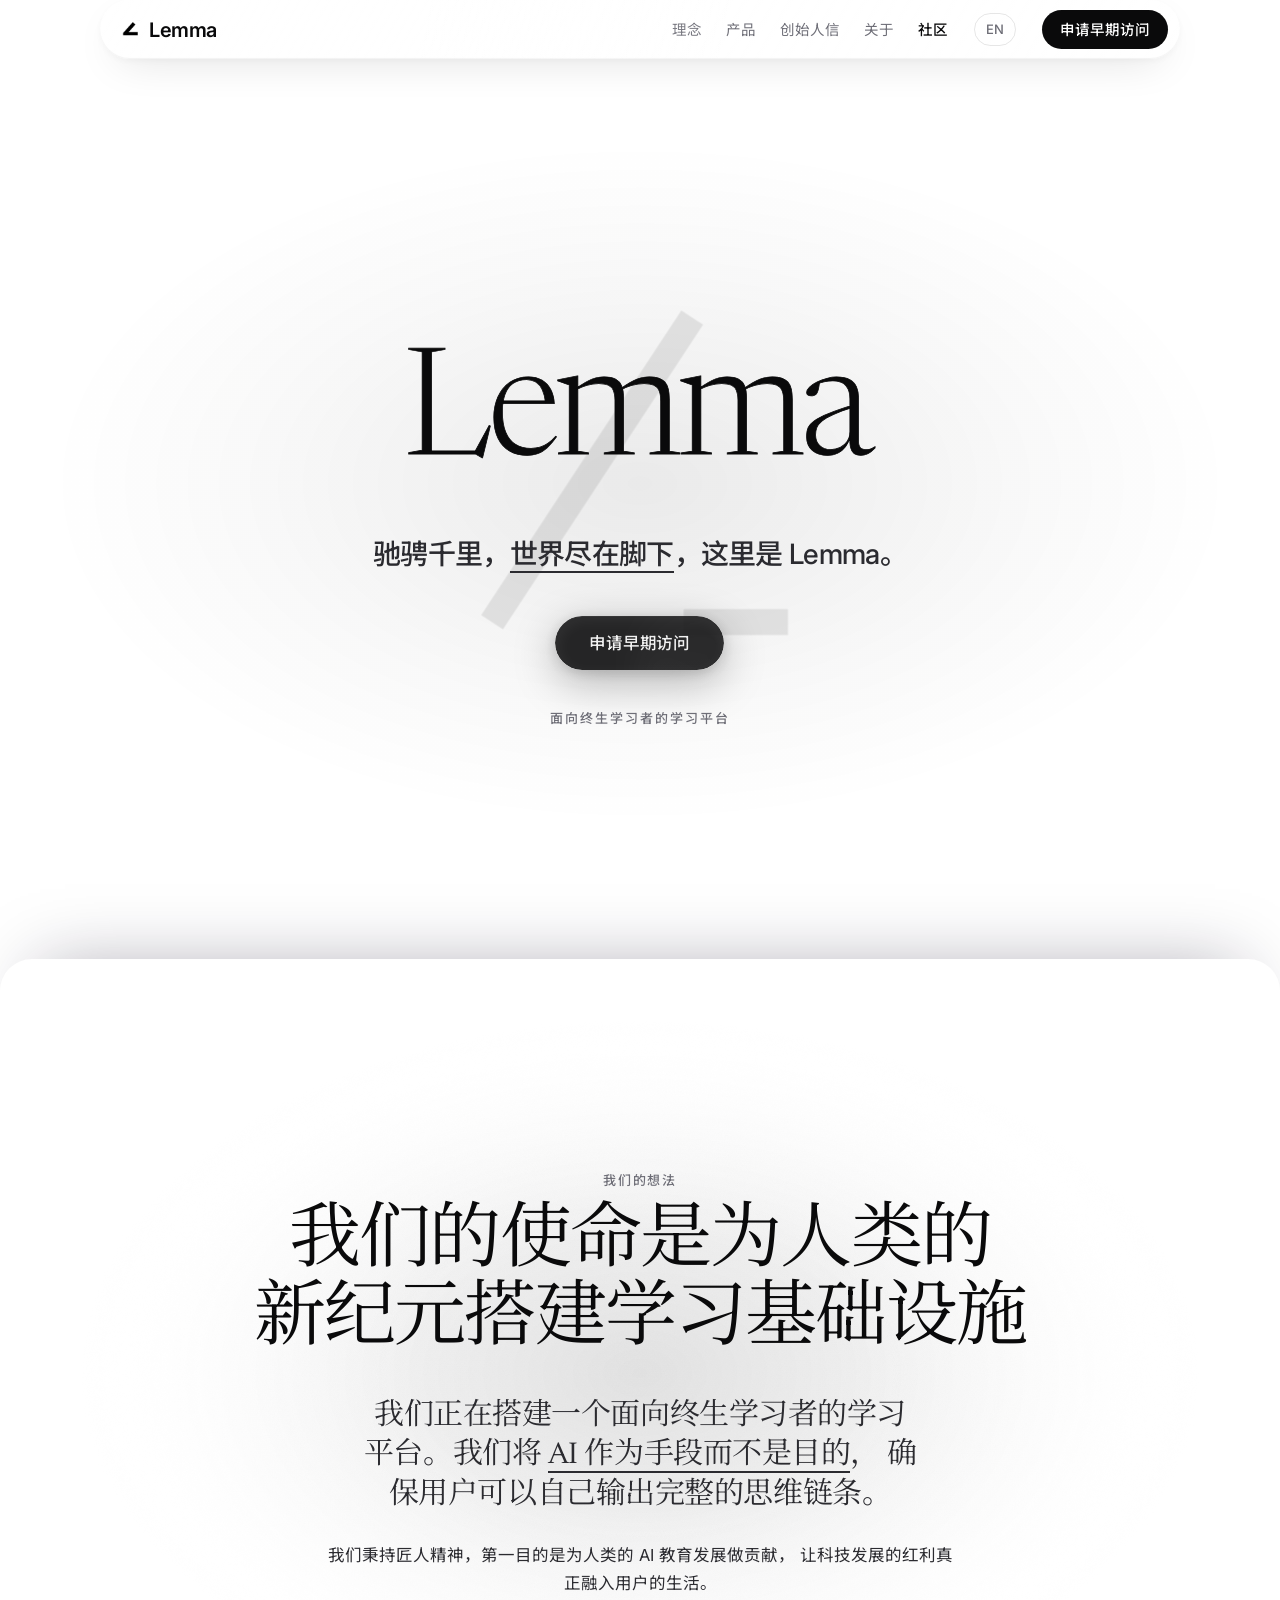
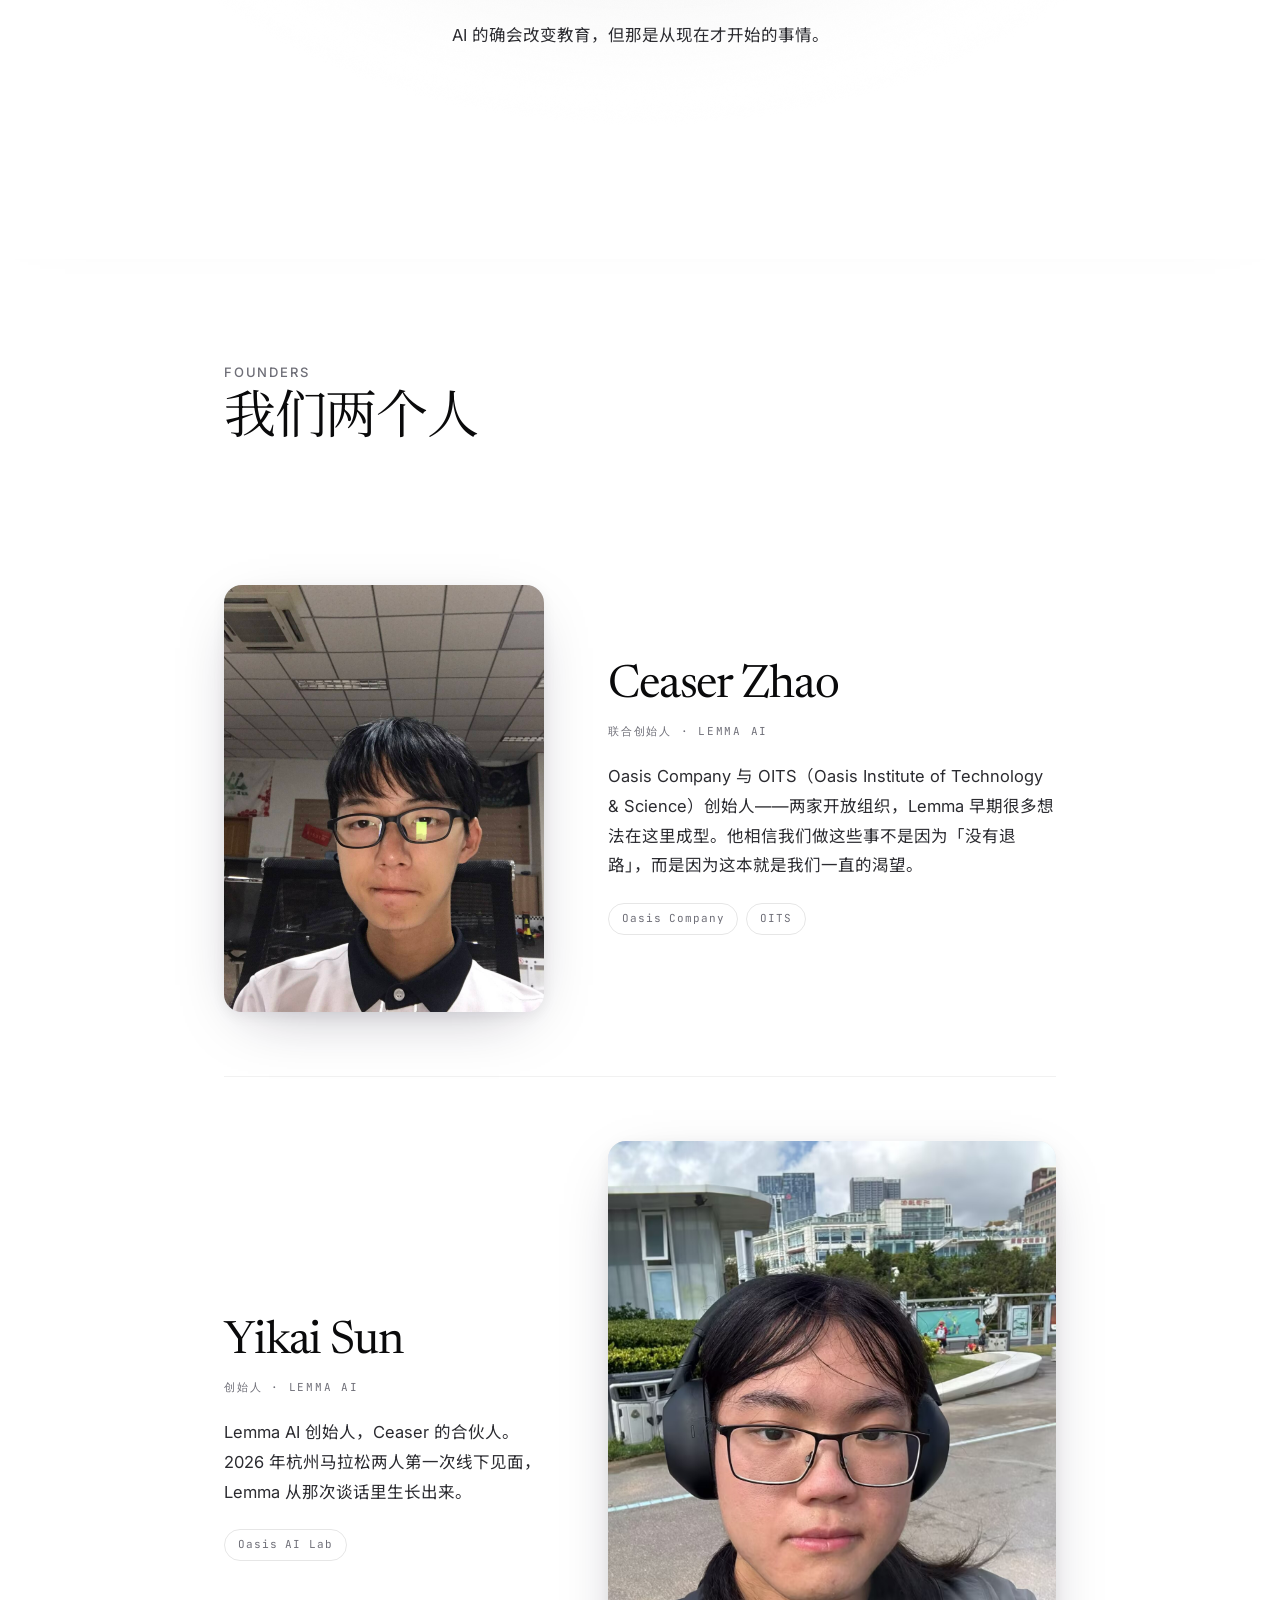
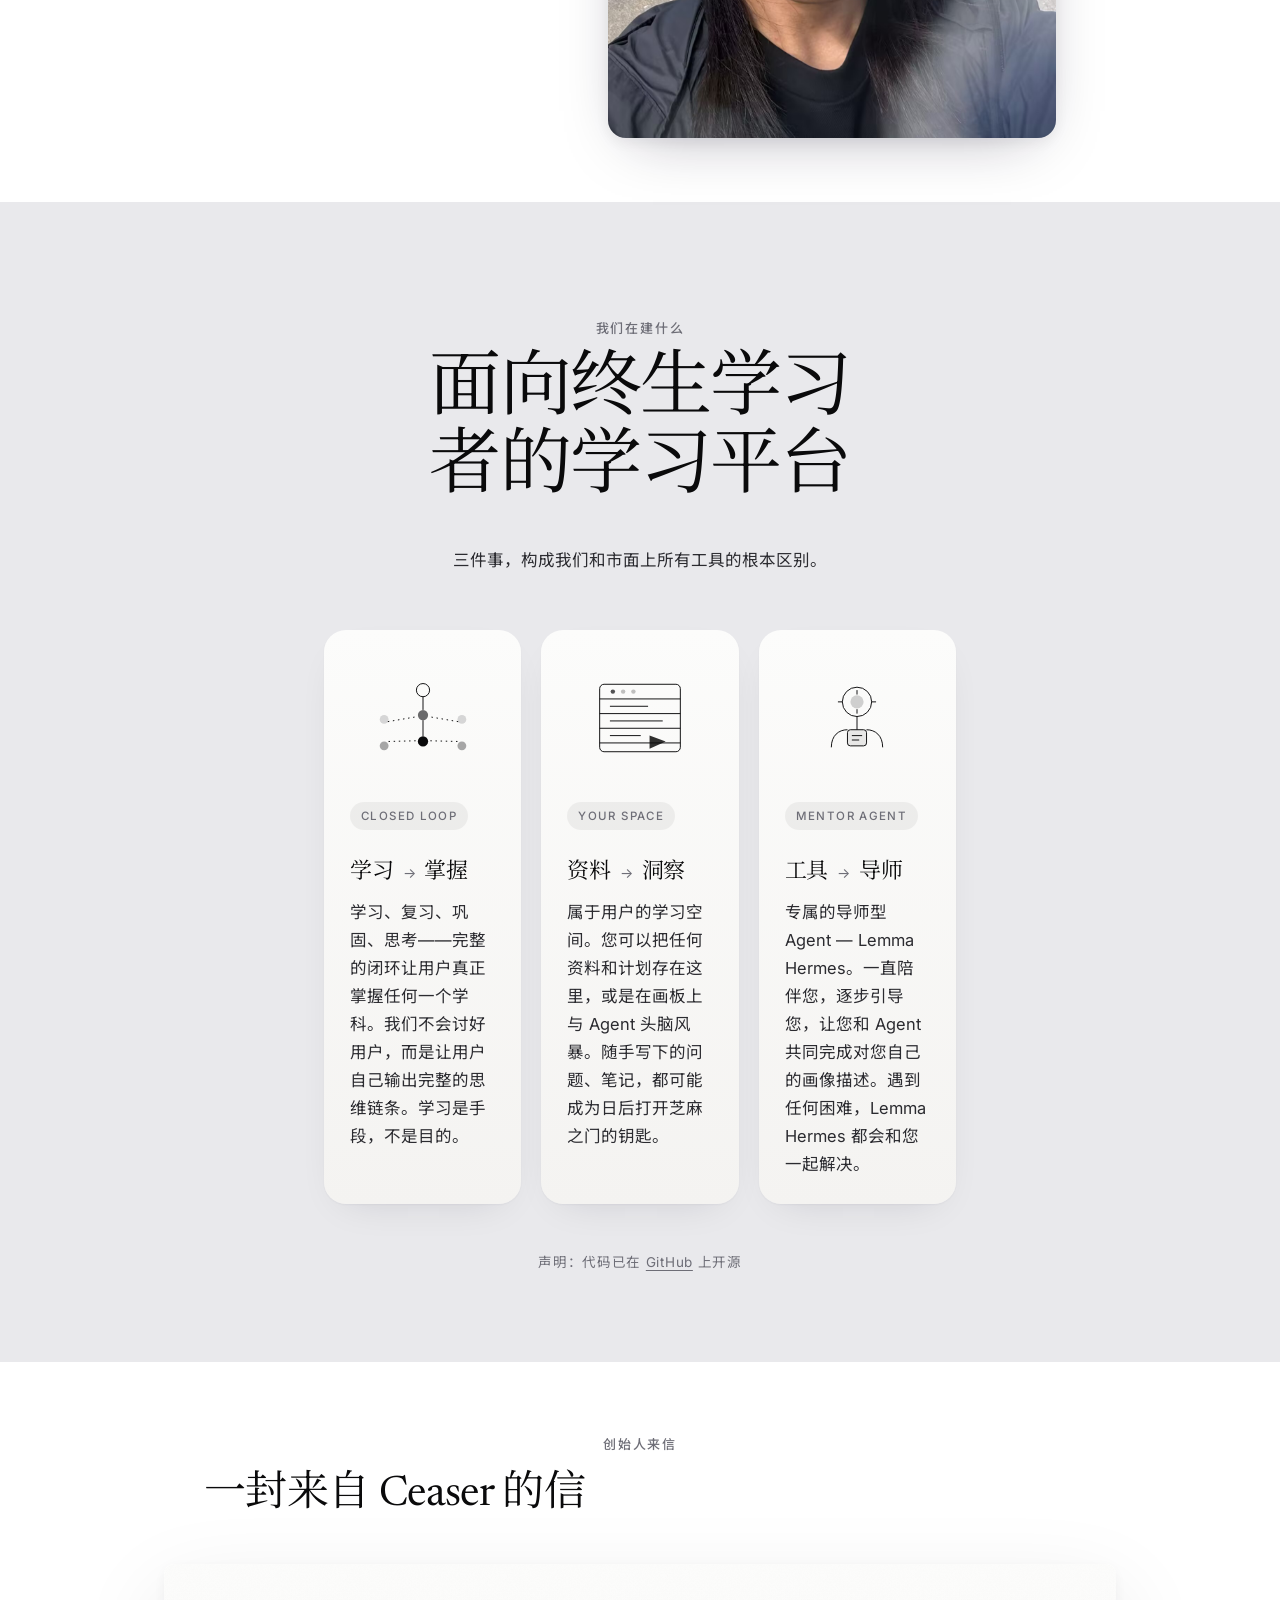
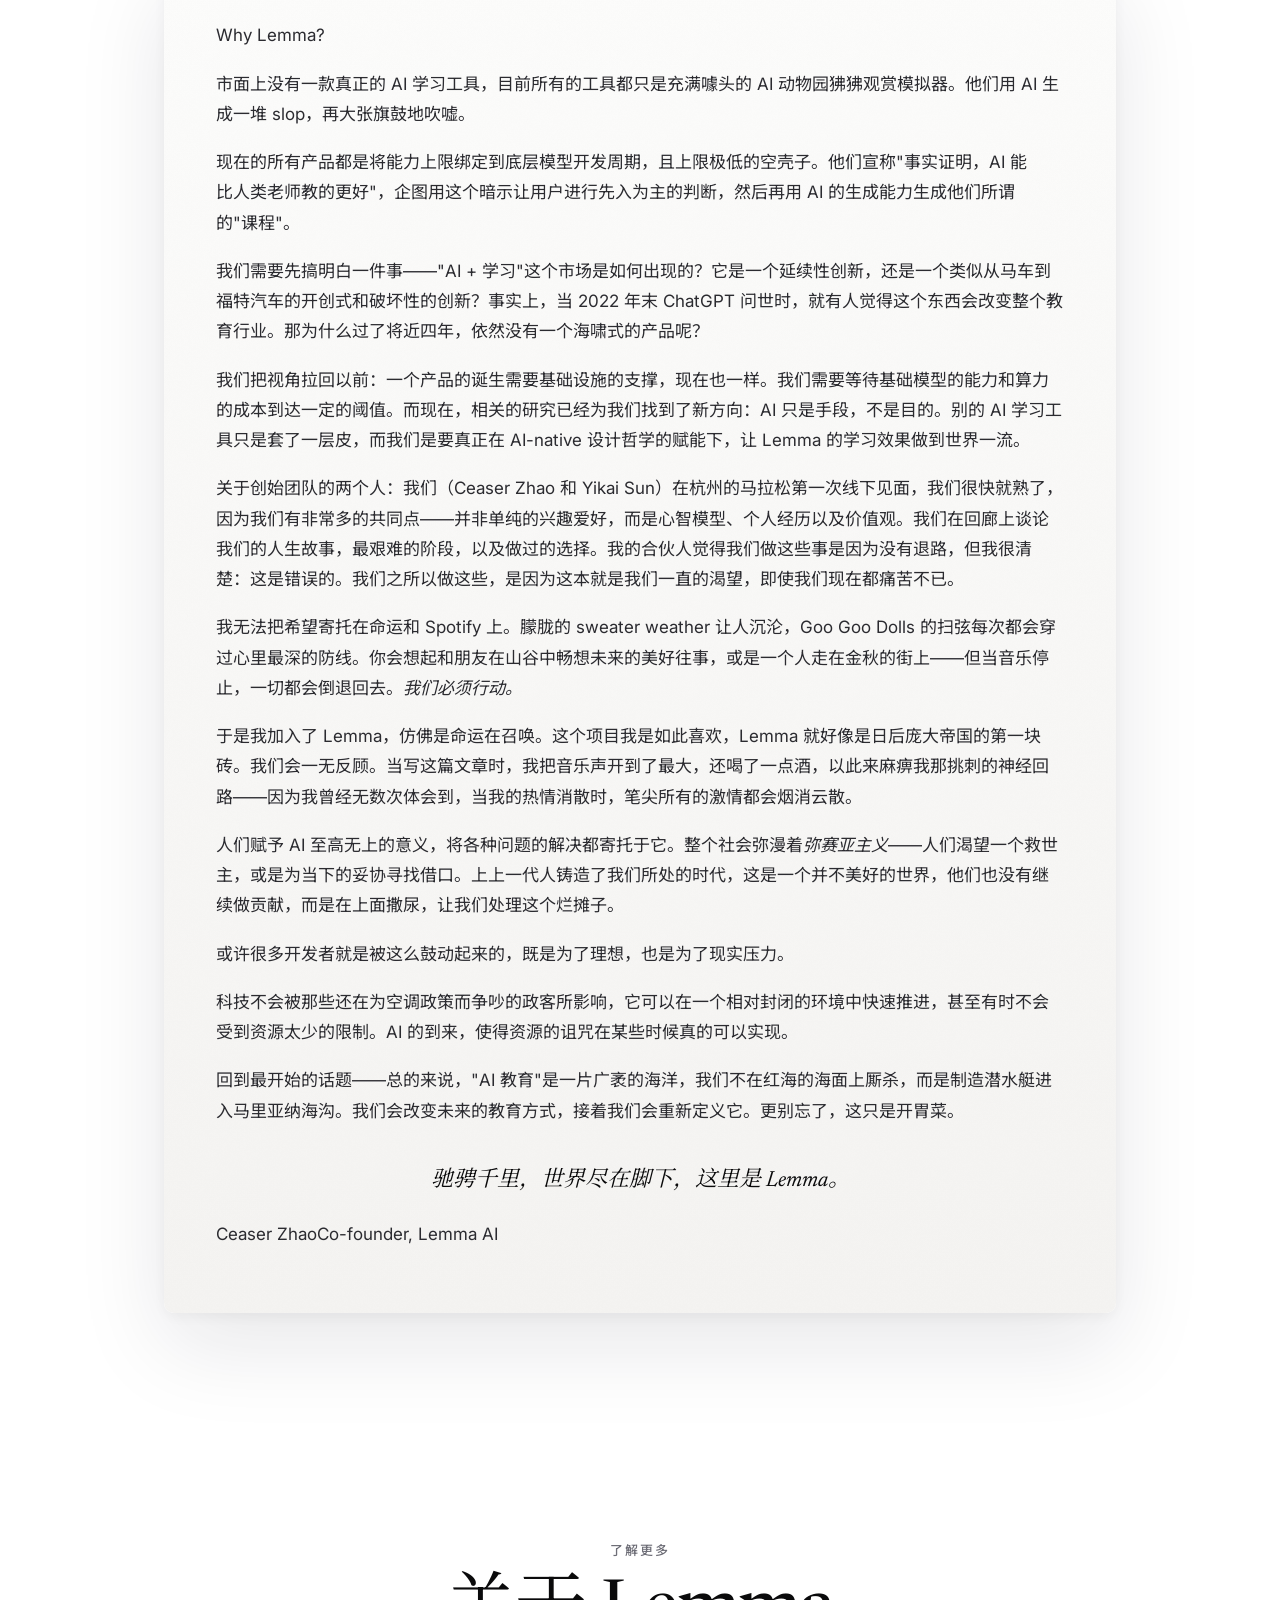
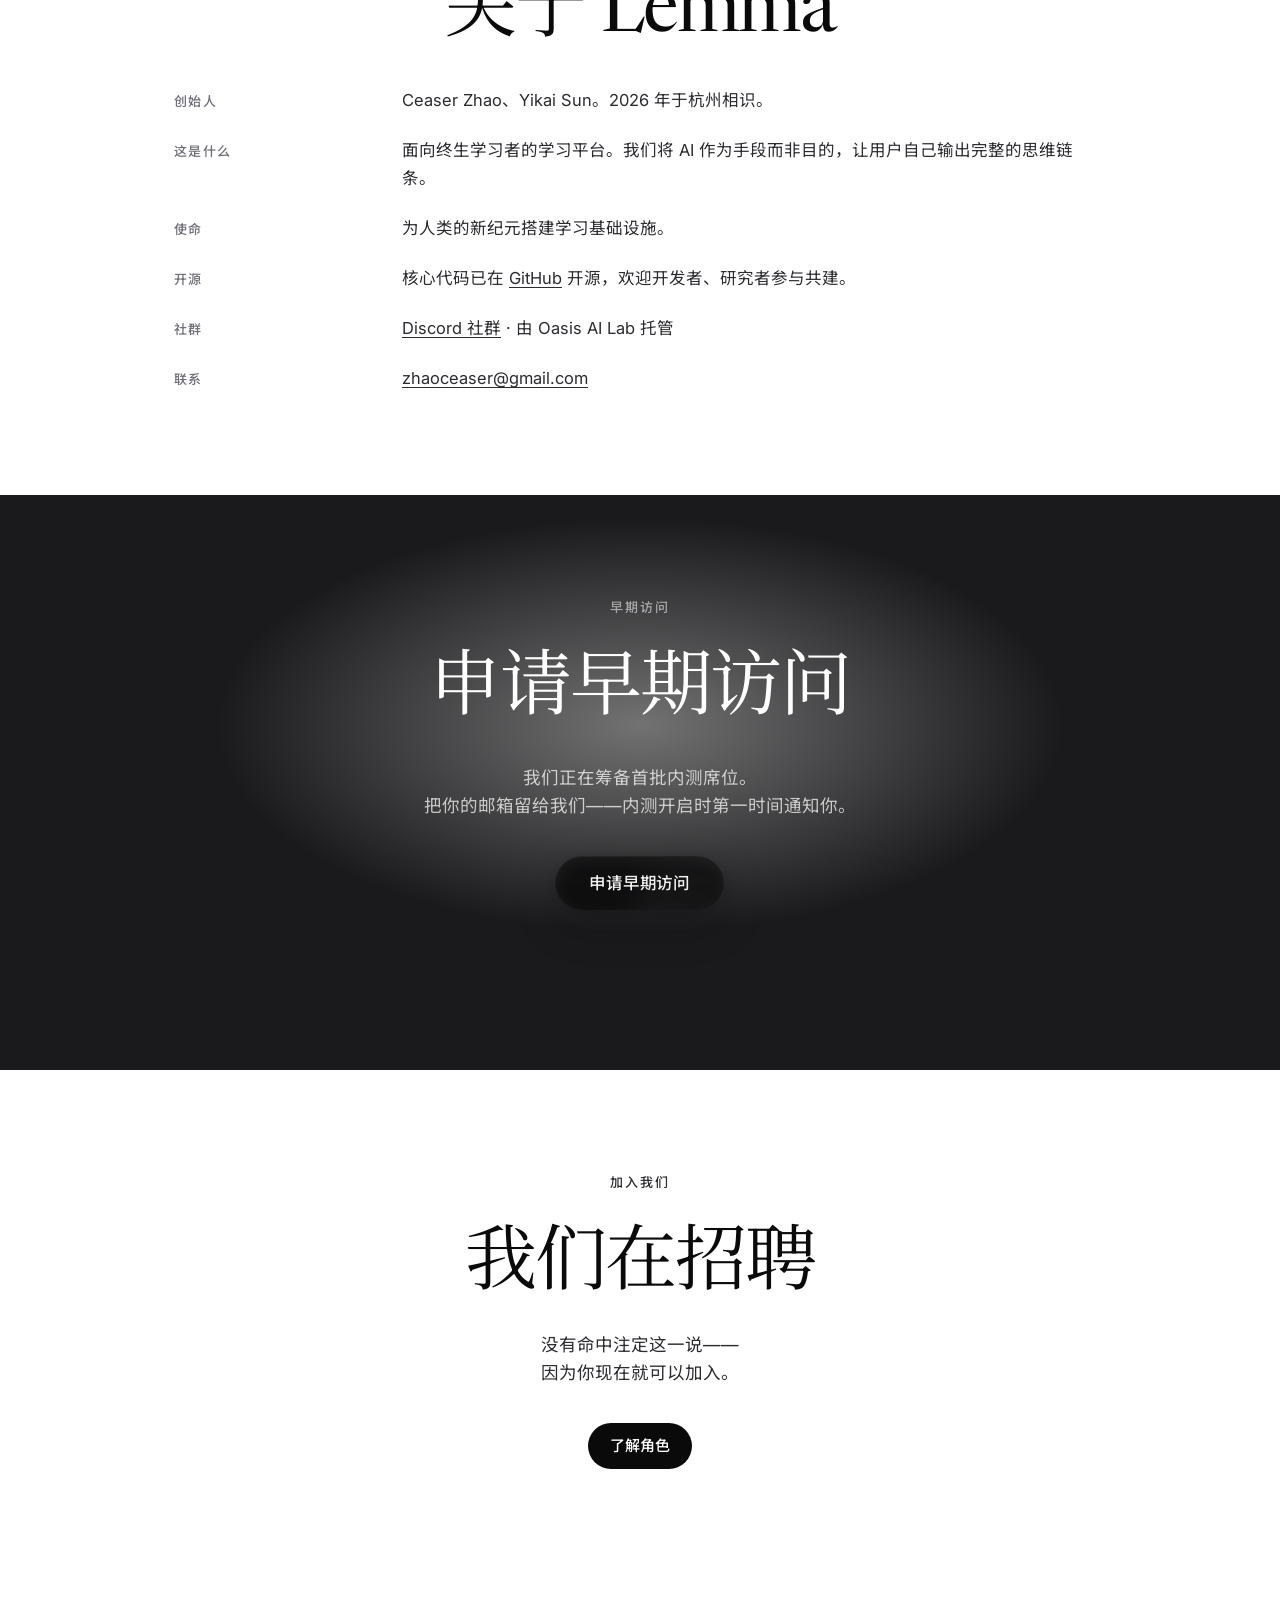
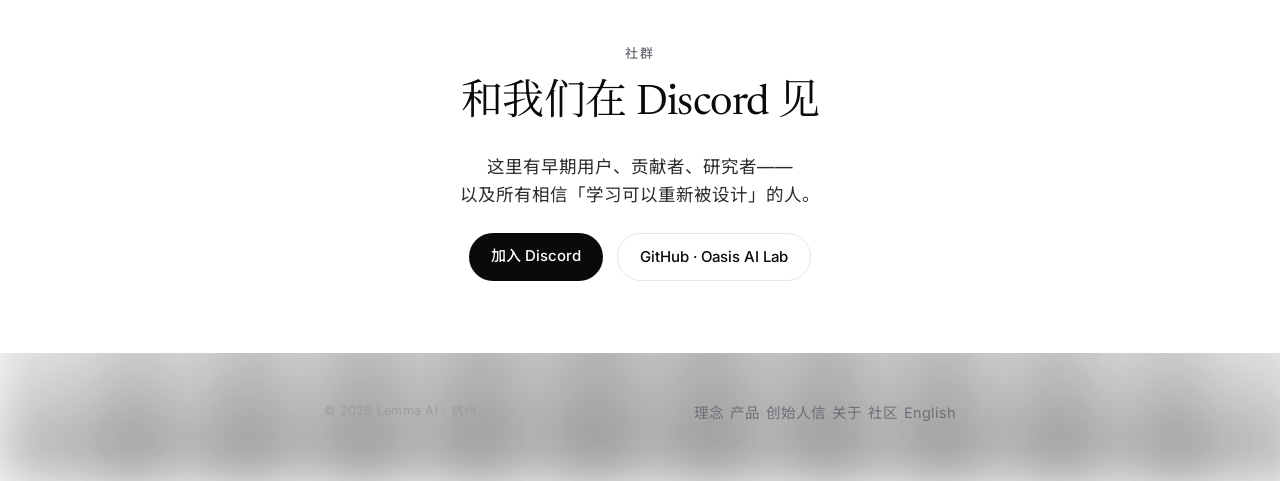
==== commit b2021e5b: "Refresh homepage branding and motion This commit updates the site’s typography and brand mark, intro" ====
--- a/zh/index.html
+++ b/zh/index.html
@@ -16,10 +16,10 @@
 <link rel="icon" type="image/png" href="../assets/logos/lemma-mark.png">
 <link rel="preconnect" href="https://fonts.googleapis.com">
 <link rel="preconnect" href="https://fonts.gstatic.com" crossorigin>
-<link href="https://fonts.googleapis.com/css2?family=Newsreader:ital,opsz,wght@0,6..72,300;0,6..72,400;0,6..72,500;1,6..72,400&family=Inter:wght@400;500;600&family=JetBrains+Mono:wght@400;500&family=Noto+Serif+SC:wght@400;500&display=swap" rel="stylesheet">
+<link href="https://fonts.googleapis.com/css2?family=Newsreader:ital,opsz,wght@0,6..72,300;0,6..72,400;0,6..72,500;1,6..72,400&family=Inter:wght@400;500;600&family=JetBrains+Mono:wght@400;500&family=Noto+Sans+SC:wght@400;500&family=Noto+Serif+SC:wght@400;500&display=swap" rel="stylesheet">
 <link rel="stylesheet" href="../assets/css/lemma-web.css">
 <script type="application/ld+json">
-{"@context":"https://schema.org","@type":"Organization","name":"Lemma AI","url":"https://lemma-ai-projects.github.io/","logo":"https://lemma-ai-projects.github.io/assets/logos/lemma-mark.png","description":"面向终生学习者的学习平台","foundingDate":"2026","founders":[{"@type":"Person","name":"Ceaser Zhao"},{"@type":"Person","name":"Yikai Sun"}],"address":{"@type":"PostalAddress","addressLocality":"杭州","addressCountry":"CN"},"sameAs":["https://discord.gg/dCyxYCPng","https://github.com/Oasis-AI-Lab"]}
+{"@context":"https://schema.org","@type":"Organization","name":"Lemma AI","url":"https://lemma-ai-projects.github.io/","logo":"https://lemma-ai-projects.github.io/assets/logos/lemma-mark.png","description":"面向终生学习者的学习平台","foundingDate":"2026","founders":[{"@type":"Person","name":"Ceaser Zhao"},{"@type":"Person","name":"Yikai Sun"}],"address":{"@type":"PostalAddress","addressLocality":"杭州","addressCountry":"CN"},"sameAs":["https://discord.gg/dCyxYCPng","https://github.com/Lemma-AI-Projects/lemma-ai","https://github.com/Oasis-AI-Lab"]}
 </script>
 </head>
 <body>
@@ -49,13 +49,16 @@
   <div class="stage">
 
     <section class="hero" id="top">
+      <svg class="hero__mark" viewBox="0 0 100 100" fill="none" stroke="currentColor" stroke-width="6" stroke-linecap="butt" aria-hidden="true">
+        <path d="M 16 84 L 62 14"/>
+        <path d="M 60 84 L 84 84"/>
+      </svg>
       <div class="wrap">
-        <img class="hero-mark rise" src="../assets/logos/lemma-mark.png" alt="" aria-hidden="true" width="64" height="64">
         <h1 class="wordmark rise" style="animation-delay:.06s">Lemma</h1>
         <p class="oneliner rise" style="animation-delay:.14s">
-          驰骋千里，世界尽在脚下，这里是 Lemma。
+          驰骋千里，<span class="mark">世界尽在脚下</span>，这里是 Lemma。
         </p>
-        <div class="rise" style="animation-delay:.28s">
+        <div class="rise magnetic" style="animation-delay:.28s">
           <a class="glassbtn glassbtn--lift" href="#waitlist">
             <span class="glassbtn__title">申请早期访问</span>
             <span class="glassbtn__circle" aria-hidden="true"></span>
@@ -67,10 +70,10 @@
 
     <section class="sr mission isle grain" id="idea">
       <div class="wrap">
-        <p class="k">Our Idea</p>
+        <p class="k">我们的想法</p>
         <h2>我们的使命是为人类的新纪元搭建学习基础设施</h2>
         <p class="statement" style="font-family:var(--serif);font-size:clamp(22px,3vw,30px);line-height:1.32;max-width:760px;font-weight:400;letter-spacing:-.015em">
-          我们正在搭建一个面向终生学习者的学习平台。我们将 AI 作为手段而不是目的，
+          我们正在搭建一个面向终生学习者的学习平台。我们将 <span class="mark">AI 作为手段而不是目的</span>，
           确保用户可以自己输出完整的思维链条。
         </p>
         <p style="max-width:640px;margin:24px auto 0;color:var(--text);font-size:var(--fs-text);line-height:1.7">
@@ -85,32 +88,48 @@
 
   </div>
 
-  <section class="sr" id="founders" style="padding:var(--pad-act) 0">
-    <div class="wrap" style="max-width:880px">
-      <p class="k" style="text-align:center">Founders</p>
-      <h2 style="text-align:center">两位创始人</h2>
-      <div class="founders">
-        <figure class="founder-photo">
-          <img src="../assets/founders/founder-studio.jpg" alt="Ceaser Zhao" loading="lazy" decoding="async" width="720" height="960">
-          <figcaption>
-            <b>Ceaser Zhao</b>
-            Lemma AI 联合创始人。Oasis Company 创始人，OITS（Oasis Institute of Technology Science）创始人。
-          </figcaption>
+    <section class="sr founders" id="founders">
+    <div class="founders__head">
+      <p class="k">Founders</p>
+      <h2>我们两个人</h2>
+    </div>
+    <div class="founders__list">
+
+      <div class="fpair">
+        <figure class="fpair__photo">
+          <img src="../assets/founders/founder-studio.jpg" alt="Ceaser Zhao，Lemma AI 联合创始人" loading="lazy" decoding="async" width="720" height="960">
         </figure>
-        <figure class="founder-photo">
-          <img src="../assets/founders/founder-street.jpg" alt="Yikai Sun" loading="lazy" decoding="async" width="720" height="960">
-          <figcaption>
-            <b>Yikai Sun</b>
-            Lemma AI 创始人。
-          </figcaption>
+        <div class="fpair__bio">
+          <p class="name">Ceaser Zhao</p>
+          <p class="role">联合创始人 · Lemma AI</p>
+          <p class="text">Oasis Company 与 OITS（Oasis Institute of Technology &amp; Science）创始人——两家开放组织，Lemma 早期很多想法在这里成型。他相信我们做这些事不是因为「没有退路」，而是因为这本就是我们一直的渴望。</p>
+          <div class="links">
+            <a href="https://github.com/Oasis-Company" target="_blank" rel="noopener">Oasis Company</a>
+            <a href="https://github.com/Oasis-Institute-of-Technology-Science" target="_blank" rel="noopener">OITS</a>
+          </div>
+        </div>
+      </div>
+
+      <div class="fpair fpair--flip">
+        <div class="fpair__bio">
+          <p class="name">Yikai Sun</p>
+          <p class="role">创始人 · Lemma AI</p>
+          <p class="text">Lemma AI 创始人，Ceaser 的合伙人。2026 年杭州马拉松两人第一次线下见面，Lemma 从那次谈话里生长出来。</p>
+          <div class="links">
+            <a href="https://github.com/Oasis-AI-Lab" target="_blank" rel="noopener">Oasis AI Lab</a>
+          </div>
+        </div>
+        <figure class="fpair__photo">
+          <img src="../assets/founders/founder-street.jpg" alt="Yikai Sun，Lemma AI 创始人" loading="lazy" decoding="async" width="720" height="960">
         </figure>
       </div>
-    </div>
-  </section>
-
-  <section class="sr building isle" id="building">
+
+    </div>
+  </section>
+
+  <section class="sr building" id="building" style="background:var(--surface-2)">
     <div class="wrap">
-      <p class="k" style="text-align:center">The Platform</p>
+      <p class="k" style="text-align:center">我们在建什么</p>
       <h2 style="text-align:center">面向终生学习者的学习平台</h2>
       <p class="intro">
         三件事，构成我们和市面上所有工具的根本区别。
@@ -183,15 +202,15 @@
       </div>
 
       <p style="text-align:center;margin:48px auto 0;font-size:13.5px;color:var(--mut);letter-spacing:.05em">
-        声明：代码已在 GitHub 上开源
+        声明：代码已在 <a href="https://github.com/Lemma-AI-Projects/lemma-ai/tree/main" target="_blank" rel="noopener" style="text-decoration:underline;text-underline-offset:3px">GitHub</a> 上开源
       </p>
     </div>
   </section>
 
   <section class="sr" id="letter" style="padding:var(--pad-compact) 0">
     <div class="wrap" style="max-width:920px">
-      <p class="k" style="text-align:center">From Founder</p>
-      <h2>A message from Ceaser</h2>
+      <p class="k" style="text-align:center">创始人来信</p>
+      <h2>一封来自 Ceaser 的信</h2>
       <div class="sheet">
         <p class="lede">Why Lemma?</p>
 
@@ -226,32 +245,32 @@
 
   <section class="sr facts" id="facts">
     <div class="wrap" style="max-width:var(--max-wide)">
-      <p class="k" style="text-align:center">More About Us</p>
+      <p class="k" style="text-align:center">了解更多</p>
       <h2 style="text-align:center">关于 Lemma</h2>
       <dl>
         <div class="row">
-          <dt>Founders</dt>
+          <dt>创始人</dt>
           <dd>Ceaser Zhao、Yikai Sun。2026 年于杭州相识。</dd>
         </div>
         <div class="row">
-          <dt>What it is</dt>
+          <dt>这是什么</dt>
           <dd>面向终生学习者的学习平台。我们将 AI 作为手段而非目的，让用户自己输出完整的思维链条。</dd>
         </div>
         <div class="row">
-          <dt>Mission</dt>
+          <dt>使命</dt>
           <dd>为人类的新纪元搭建学习基础设施。</dd>
         </div>
         <div class="row">
-          <dt>Open Source</dt>
-          <dd>核心代码已在 GitHub 开源，欢迎开发者、研究者参与共建。</dd>
-        </div>
-        <div class="row">
-          <dt>Community</dt>
+          <dt>开源</dt>
+          <dd>核心代码已在 <a href="https://github.com/Lemma-AI-Projects/lemma-ai/tree/main" target="_blank" rel="noopener">GitHub</a> 开源，欢迎开发者、研究者参与共建。</dd>
+        </div>
+        <div class="row">
+          <dt>社群</dt>
           <dd><a href="https://discord.gg/dCyxYCPng" target="_blank" rel="noopener">Discord 社群</a> · 由 Oasis AI Lab 托管</dd>
         </div>
         <div class="row">
-          <dt>Contact</dt>
-          <dd><a href="mailto:hello@lemma.ai">hello@lemma.ai</a></dd>
+          <dt>联系</dt>
+          <dd><a href="mailto:zhaoceaser@gmail.com">zhaoceaser@gmail.com</a></dd>
         </div>
       </dl>
     </div>
@@ -259,28 +278,28 @@
 
   <section class="sr waitlist slab" id="waitlist" style="padding:var(--pad-act) 0 160px">
     <div class="wrap" style="text-align:center">
-      <p class="k">Get Early Access</p>
+      <p class="k">早期访问</p>
       <h2>申请早期访问</h2>
       <p>我们正在筹备首批内测席位。<br>把你的邮箱留给我们——内测开启时第一时间通知你。</p>
-      <a class="glassbtn glassbtn--lift" href="mailto:hello@lemma.ai?subject=Lemma%20Early%20Access">
+      <span class="magnetic"><a class="glassbtn glassbtn--lift" href="mailto:zhaoceaser@gmail.com?subject=Lemma%20Early%20Access">
         <span class="glassbtn__title">申请早期访问</span>
         <span class="glassbtn__circle" aria-hidden="true"></span>
-      </a>
+      </a></span>
     </div>
   </section>
 
   <section class="sr hiring" id="hiring" style="padding:var(--pad-act) 0">
     <div class="wrap" style="text-align:center">
-      <p class="k">Join Us</p>
-      <h2>You are hiring</h2>
+      <p class="k">加入我们</p>
+      <h2>我们在招聘</h2>
       <p>没有命中注定这一说——<br>因为你现在就可以加入。</p>
-      <a class="pill" href="mailto:hello@lemma.ai?subject=Lemma%20Hiring">了解角色</a>
+      <a class="pill" href="mailto:zhaoceaser@gmail.com?subject=Lemma%20Hiring">了解角色</a>
     </div>
   </section>
 
   <section class="sr community" id="community">
     <div class="wrap" style="text-align:center;max-width:760px">
-      <p class="k">Our Community</p>
+      <p class="k">社群</p>
       <h2>和我们在 Discord 见</h2>
       <p>这里有早期用户、贡献者、研究者——<br>以及所有相信「学习可以重新被设计」的人。</p>
       <div class="links">
--- a/assets/css/lemma-web.css
+++ b/assets/css/lemma-web.css
@@ -28,8 +28,8 @@
 
   --grain:.055;
 
-  --serif:"Newsreader",Georgia,"Songti SC","Source Han Serif SC","Noto Serif CJK SC",serif;
-  --sans:"Inter","PingFang SC","Microsoft YaHei","Noto Sans CJK SC",-apple-system,BlinkMacSystemFont,"Helvetica Neue",Arial,sans-serif;
+  --serif:"Newsreader",Georgia,"Noto Serif SC","Source Han Serif SC","Songti SC","Noto Serif CJK SC",serif;
+  --sans:"Inter","Noto Sans SC","PingFang SC","Microsoft YaHei","Noto Sans CJK SC",-apple-system,BlinkMacSystemFont,"Helvetica Neue",Arial,sans-serif;
   --mono:"JetBrains Mono",ui-monospace,SFMono-Regular,Menlo,Consolas,monospace;
 
   --max:680px;
@@ -126,8 +126,9 @@
   .nav__in{background:rgba(255,255,255,.94)}
 }
 .brand{font-family:var(--sans);font-weight:600;font-size:20px;letter-spacing:-.02em;color:var(--ink);
-  display:inline-flex;align-items:center;gap:8px}
-.brand__mark{width:18px;height:18px;display:inline-block}
+  display:inline-flex;align-items:center;gap:9px}
+.brand__mark{width:18px;height:18px;display:inline-block;color:var(--ink);flex:0 0 18px;
+  transform:translateY(-1px)}  /* 微抬，与 20px 字号的光学对齐 */
 .nav__links{display:flex;gap:24px;margin-left:auto;align-items:center}
 .nav__links a{font-size:14.5px;color:var(--mut);text-decoration:none;transition:color 150ms ease}
 .nav__links a:not(.nav__cta):not(.lang){padding:14px 4px;margin:-14px -4px}
@@ -165,7 +166,8 @@
   height:54px;padding:0 34px;overflow:hidden;border:0;border-radius:var(--r-pill);
   color:rgba(255,255,255,.94);text-decoration:none;cursor:pointer;
   font-family:var(--sans);font-size:16.5px;font-weight:500;letter-spacing:-.01em;
-  transition:transform 160ms var(--ease);
+  transition:box-shadow 220ms var(--ease);
+  will-change:transform;
 }
 .glassbtn::before,.glassbtn::after{content:"";position:absolute;inset:0;border-radius:inherit}
 .glassbtn::before{background:rgba(10,10,11,.89);box-shadow:inset 2px 4px 16px rgba(255,255,255,.06)}
@@ -183,10 +185,10 @@
   -webkit-mask-image:radial-gradient(50% 50%,#000,rgba(23,23,23,0));
   mask-image:radial-gradient(50% 50%,#000,rgba(23,23,23,0))}
 .glassbtn--lift{box-shadow:var(--sh-mark)}
-@media(hover:hover) and (pointer:fine){.glassbtn:hover{transform:translateY(-1px)}}
+@media(hover:hover) and (pointer:fine){.glassbtn:hover{box-shadow:0 16px 56px rgba(10,10,11,.32),0 3px 14px rgba(10,10,11,.14)}}
 .glassbtn:hover .glassbtn__circle::before{opacity:0}
 .glassbtn:hover .glassbtn__circle::after{opacity:1;transform:scale(1)}
-.glassbtn:active{transform:scale(.98)}
+.glassbtn:active{box-shadow:var(--sh-mark) inset, 0 6px 18px rgba(10,10,11,.28)}
 @keyframes glassbtn-circle{
   0%{transform:translate(0) rotate(0)}
   25%{transform:translateX(-30px) rotate(90deg)}
@@ -198,21 +200,38 @@
 .pill{
   display:inline-block;padding:11px 22px;border-radius:var(--r-pill);
   background:var(--ink);color:#fff !important;font-size:15px;font-weight:500;text-decoration:none;
-  transition:transform 160ms var(--ease),opacity 150ms ease;
+  transition:box-shadow 220ms var(--ease),opacity 150ms ease;
+  will-change:transform;
 }
 .pill--ghost{background:transparent;color:var(--ink) !important;border:1px solid var(--hair)}
 @media(hover:hover) and (pointer:fine){.pill:hover{opacity:.86}}
-.pill:active{transform:scale(.97)}
+.pill:active{box-shadow:0 6px 18px rgba(10,10,11,.28) inset}
+
+/* 磁吸容器：内层按钮由 JS 跟随鼠标 */
+.magnetic{display:inline-block;position:relative}
+.magnetic>.glassbtn,.magnetic>.pill{transition:box-shadow 220ms var(--ease)}
 
 /* ── 7. 纸卡 ───────────────────────────────────────────────────────── */
 .paper{
   background:linear-gradient(180deg,var(--paper-a),var(--paper-b));
   border-radius:var(--r-lg);padding:28px 26px 26px;
   box-shadow:var(--sh-paper);
+  transition:transform .45s var(--ease),box-shadow .45s var(--ease);
+}
+@media(hover:hover) and (pointer:fine){
+  .paper:hover{transform:translateY(-4px);
+    box-shadow:0 4px 12px rgba(20,15,40,.06),0 28px 50px -22px rgba(20,15,40,.22)}
+  .paper:hover .tag{background:var(--ink);color:#fff}
+  .paper:hover svg{transform:scale(1.04)}
+  .paper:hover svg [stroke]{stroke-opacity:1}
 }
 .tcard{min-height:340px;display:flex;flex-direction:column}
 .tcard .tag{display:inline-block;width:max-content;margin:24px 0 12px;font-size:11.5px;letter-spacing:.12em;
-  padding:5px 11px;border-radius:var(--r-pill);background:rgba(10,10,11,.05);color:var(--mut);font-weight:500;text-transform:uppercase}
+  padding:5px 11px;border-radius:var(--r-pill);background:rgba(10,10,11,.05);color:var(--mut);
+  font-weight:500;text-transform:uppercase;
+  transition:background .3s var(--ease),color .3s var(--ease)}
+.tcard svg{transition:transform .5s var(--ease)}
+.tcard svg [stroke]{transition:stroke-opacity .3s var(--ease)}
 .tflip{display:flex;align-items:baseline;gap:9px;flex-wrap:wrap;margin:18px 0 10px;
   font-family:var(--serif);font-size:22px;font-weight:400;color:var(--ink);line-height:1.25;letter-spacing:-.01em}
 .tflip .tarrow{font-family:var(--sans);font-size:14px;color:var(--mut)}
@@ -277,14 +296,50 @@
    以下为首页/子页章节级样式，模板之上长出来的部分。
    ════════════════════════════════════════════════════════════════════ */
 
-/* Hero */
+/* Hero —— 一台安静的聚光灯舞台 + 品牌几何水印 */
 .stage{position:relative}
-.hero{position:sticky;top:0;z-index:0;padding:148px 0 84px;text-align:center}
-.hero .wrap{max-width:1020px}
-.hero-mark{display:block;margin:0 auto 28px;width:64px;height:64px;filter:drop-shadow(0 6px 18px rgba(20,15,40,.18))}
-.hero__attr{color:var(--mut);font-size:13px;letter-spacing:.16em;text-transform:uppercase;margin:14px 0 36px;font-weight:500}
+.hero{
+  position:sticky;top:0;z-index:0;isolation:isolate;
+  min-height:calc(100svh - 0px);
+  display:grid;align-content:center;
+  padding:clamp(120px,15vh,170px) 0 clamp(72px,9vh,110px);
+  text-align:center;overflow:clip;
+}
+.hero .wrap{max-width:1020px;position:relative;z-index:1}
+.hero__mark{
+  position:absolute;left:50%;top:50%;
+  width:clamp(260px,34vw,440px);height:auto;
+  transform:translate(-50%,-58%);
+  color:rgba(10,10,11,.085);pointer-events:none;
+  z-index:0;transition:transform .6s var(--ease-out);
+  will-change:transform;
+}
+.hero__mark svg{width:100%;height:auto;display:block;overflow:visible}
+@media(max-width:640px){.hero__mark{width:200px;opacity:.07}}
+.hero::before{
+  content:"";position:absolute;left:50%;top:6%;width:min(1560px,128vw);
+  aspect-ratio:16/10;transform:translateX(-50%);z-index:-1;pointer-events:none;
+  background:radial-gradient(50% 46% at 50% 38%,
+    rgba(10,10,11,.085) 0%,rgba(10,10,11,.028) 48%,rgba(10,10,11,0) 76%);
+  animation:heroglow 11s ease-in-out infinite alternate;
+}
+@keyframes heroglow{from{opacity:.7}to{opacity:1}}
+@media(prefers-reduced-motion:reduce){.hero::before{animation:none;opacity:1}}
+.hero__attr{color:var(--mut);font-size:13px;letter-spacing:.16em;text-transform:uppercase;margin:38px 0 0;font-weight:500}
 .hero__lede{max-width:760px;margin:0 auto 14px}
 .hero__sub{max-width:560px;margin:0 auto 44px;color:var(--text)}
+
+/* 关键短语下划线扫过（IO 触发） */
+.mark{
+  display:inline;background-image:linear-gradient(currentColor,currentColor);
+  background-size:0 2px;background-repeat:no-repeat;background-position:0 100%;
+  padding-bottom:2px;transition:background-size 1.1s var(--ease-out);
+  color:inherit;
+}
+.mark.in{background-size:100% 2px}
+@media(prefers-reduced-motion:reduce){
+  .mark{background-size:100% 2px;transition:none}
+}
 
 /* Mission：满屏冷灰层 */
 .mission{min-height:100svh;display:grid;align-content:center;text-align:center;padding:var(--pad-act) 0;position:relative;overflow:hidden;
@@ -296,18 +351,51 @@
   font-family:var(--sans);font-weight:500;font-size:var(--fs-lede);line-height:1.4;letter-spacing:-.025em;text-wrap:balance}
 .mission-attr{display:block;margin-top:18px;font-style:normal;font-size:14.5px;color:var(--mut);font-weight:500}
 
-/* 创始人 */
-.founders{display:grid;grid-template-columns:1fr 1fr;gap:32px;max-width:760px;margin:48px auto 0}
-.founder-photo{margin:0;border-radius:18px;overflow:hidden;box-shadow:var(--sh-photo)}
-.founder-photo img{width:100%;height:340px;object-fit:cover;display:block;
-  -webkit-mask-image:linear-gradient(180deg,#000 70%,transparent 100%);
-  mask-image:linear-gradient(180deg,#000 70%,transparent 100%)}
-.founder-photo figcaption{font-size:13.5px;color:var(--mut);margin-top:14px;line-height:1.5;letter-spacing:-.005em}
-.founder-photo figcaption b{color:var(--ink);font-weight:600;display:block;font-size:14px;letter-spacing:-.01em;margin-bottom:2px}
-@media(max-width:700px){.founders{grid-template-columns:1fr;gap:24px;max-width:380px}}
+/* 创始人 —— 编辑式双人档案：照片保持 3:4 原比例，不裁头不淡出 */
+.founders{padding:var(--pad-act) 0 0}
+.sr.founders>*{opacity:0;transition:opacity .6s var(--ease)}
+.sr.founders.in>*{opacity:1}
+.sr.founders.in>*:nth-child(2){transition-delay:140ms}
+@media(prefers-reduced-motion:reduce){.sr.founders>*{opacity:1;transition:none}}
+.founders__head{max-width:880px;margin:0 auto;padding:0 24px;text-align:left}
+.founders__head .k{margin-bottom:12px}
+.founders__head h2{font-size:clamp(32px,4.8vw,52px);line-height:1.06;letter-spacing:-.025em;max-width:15em}
+.founders__list{max-width:880px;margin:clamp(40px,6vw,72px) auto 0;padding:0 24px}
+.fpair{
+  display:grid;grid-template-columns:minmax(0,320px) minmax(0,1fr);
+  gap:clamp(30px,5vw,72px);align-items:center;
+  padding:clamp(36px,5vw,64px) 0;
+}
+.fpair + .fpair{border-top:1px solid var(--hair-2)}
+.fpair__photo{aspect-ratio:3/4;border-radius:var(--r-md);overflow:hidden;
+  box-shadow:var(--sh-photo);background:var(--surface-2);
+  grid-column:1;grid-row:1;min-width:0}
+.fpair__bio{grid-column:2;grid-row:1;min-width:0}
+.fpair--flip .fpair__photo{grid-column:2}
+.fpair--flip .fpair__bio{grid-column:1}
+.fpair__photo img{width:100%;height:100%;object-fit:cover;object-position:50% 14%}
+.fpair__bio .name{font-family:var(--serif);font-weight:400;font-size:clamp(32px,3.8vw,46px);
+  line-height:1.04;letter-spacing:-.025em;color:var(--ink);margin:0 0 12px}
+.fpair__bio .role{font-family:var(--mono);font-size:11px;letter-spacing:.16em;text-transform:uppercase;
+  color:var(--mut);margin:0 0 22px}
+.fpair__bio .text{font-size:var(--fs-text);line-height:1.8;color:var(--text);max-width:48ch}
+.fpair__bio .text a{text-decoration:underline;text-underline-offset:3px;text-decoration-thickness:1px}
+.fpair__bio .text a:hover{color:var(--ink)}
+.fpair__bio .links{display:flex;gap:8px;flex-wrap:wrap;margin-top:22px}
+.fpair__bio .links a{font-family:var(--mono);font-size:11px;letter-spacing:.08em;color:var(--mut);
+  border:1px solid var(--hair);border-radius:var(--r-pill);padding:6px 13px;transition:color 150ms ease,border-color 150ms ease}
+.fpair__bio .links a:hover{color:var(--ink);border-color:var(--ink)}
+@media(max-width:820px){
+  .fpair{grid-template-columns:1fr;gap:22px;padding:32px 0}
+  .fpair>*,.fpair--flip .fpair__photo,.fpair--flip .fpair__bio{grid-column:1;grid-row:auto}
+  .fpair__photo{max-width:400px;width:100%}
+  .fpair__bio .text{max-width:none}
+  .fpair .fpair__photo{order:-1}
+  .founders__head h2{max-width:none}
+}
 
 /* Building */
-.building{padding-top:clamp(72px,9vw,120px);padding-bottom:clamp(56px,7vw,88px);background:var(--bg)}
+.building{padding-top:clamp(72px,9vw,120px);padding-bottom:clamp(56px,7vw,88px);background:var(--surface-2)}
 .building h2{font-size:var(--fs-h-xl);line-height:1.08;letter-spacing:-.025em;max-width:900px;margin:0 auto 36px;text-align:center}
 .building .intro{max-width:560px;margin:0 auto 56px;color:var(--text);font-size:var(--fs-text);line-height:1.7;text-align:center}
 
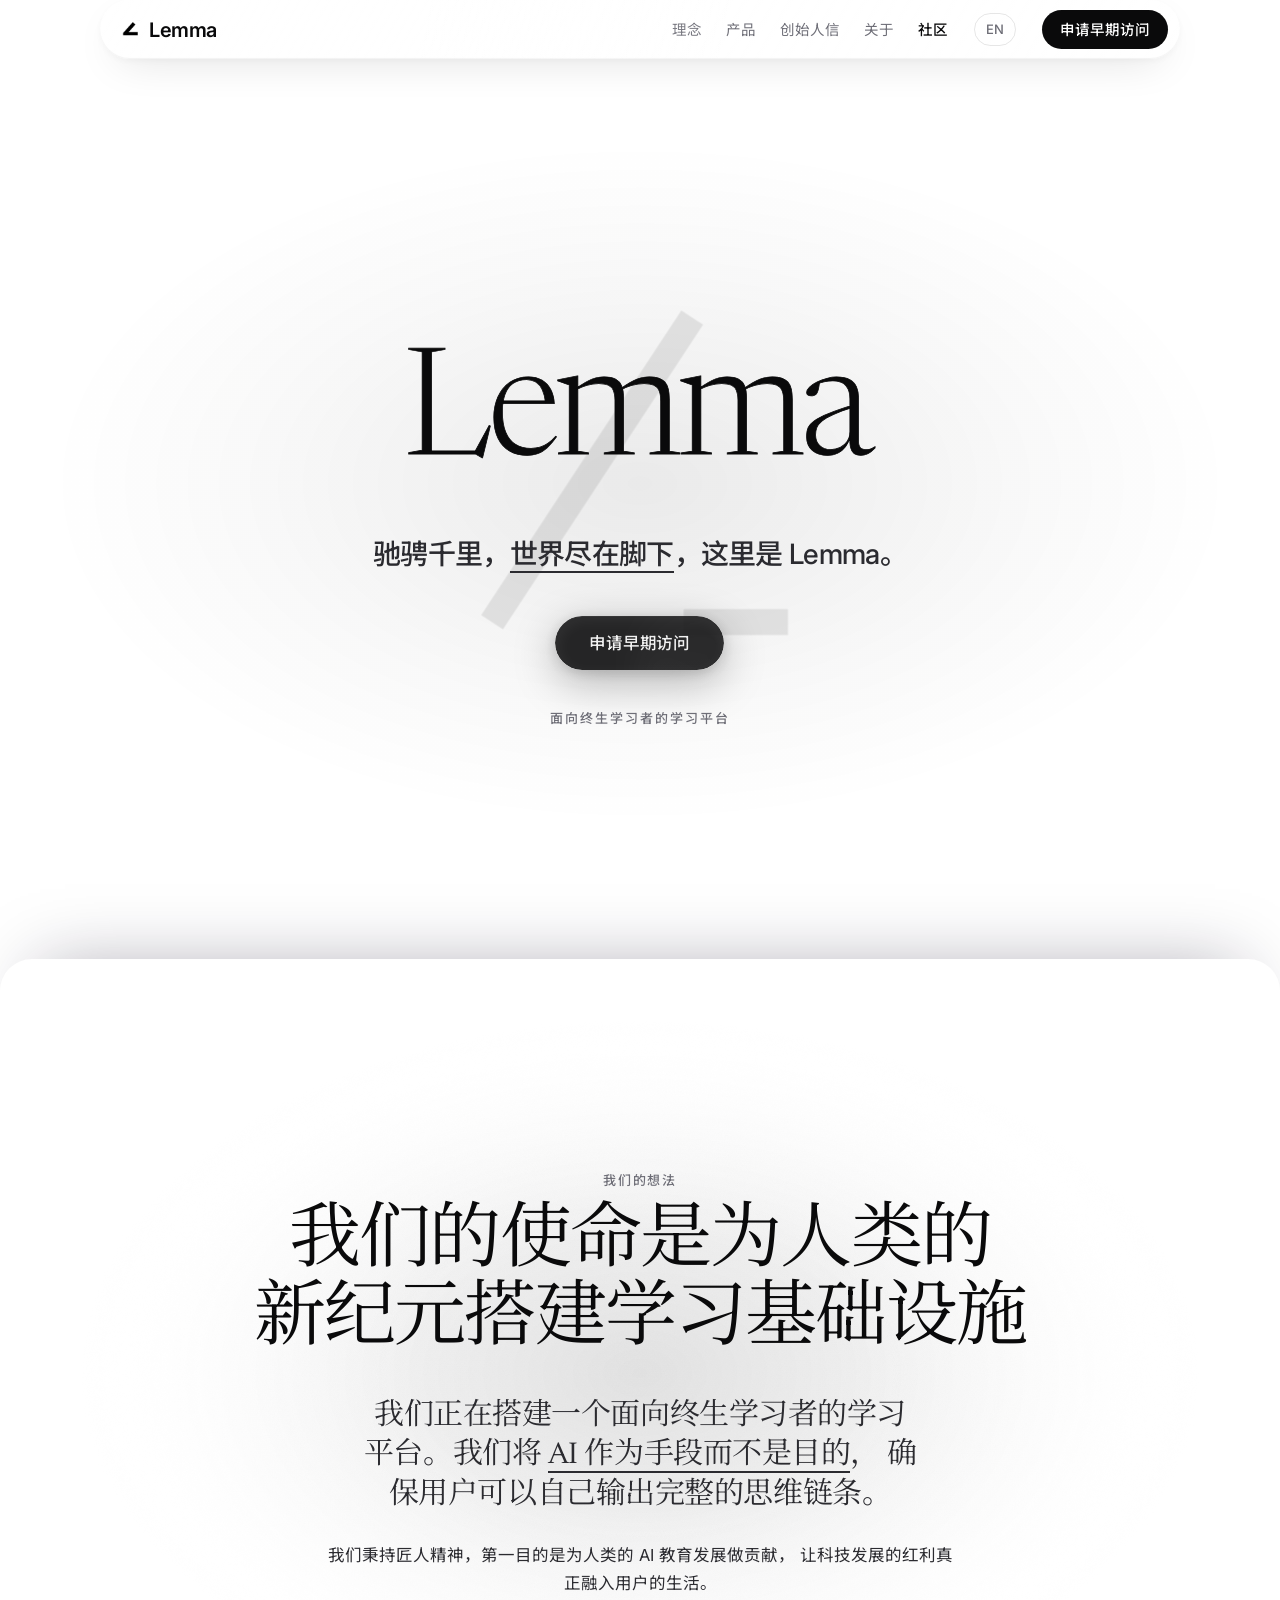
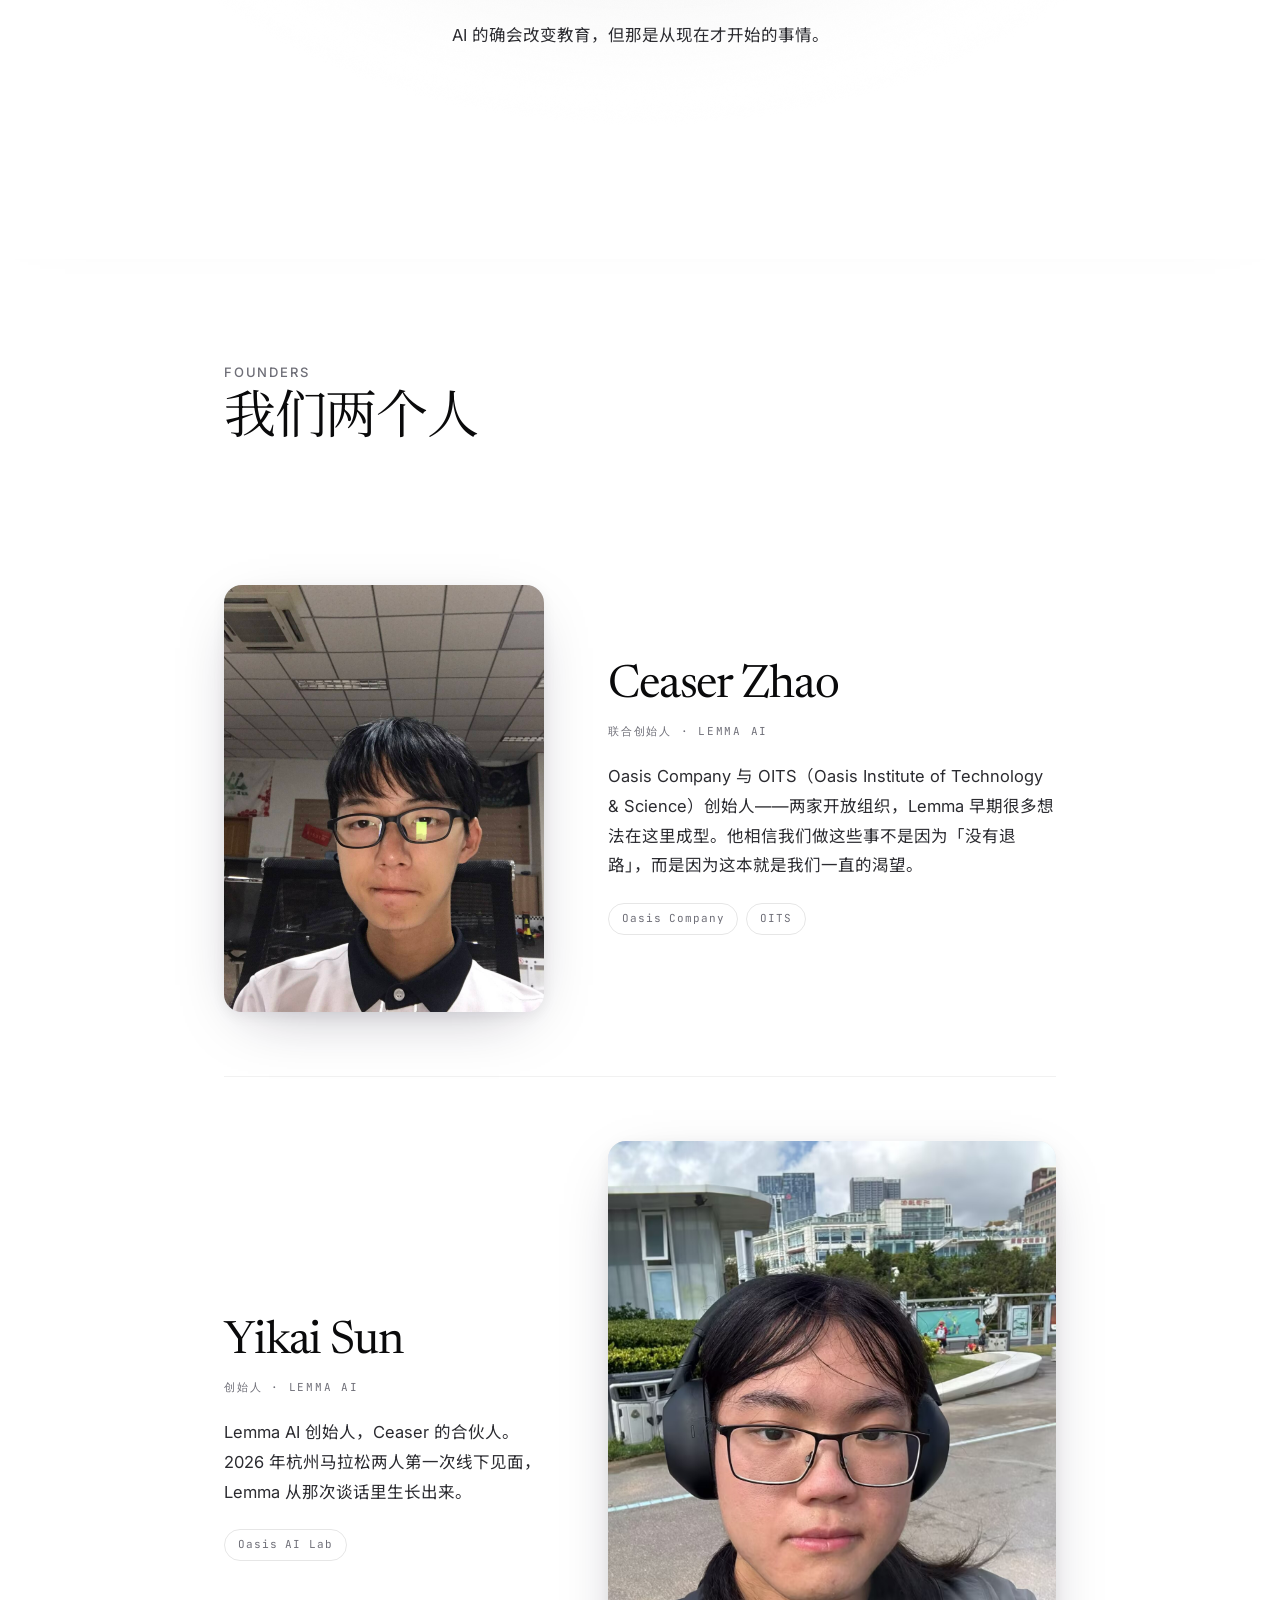
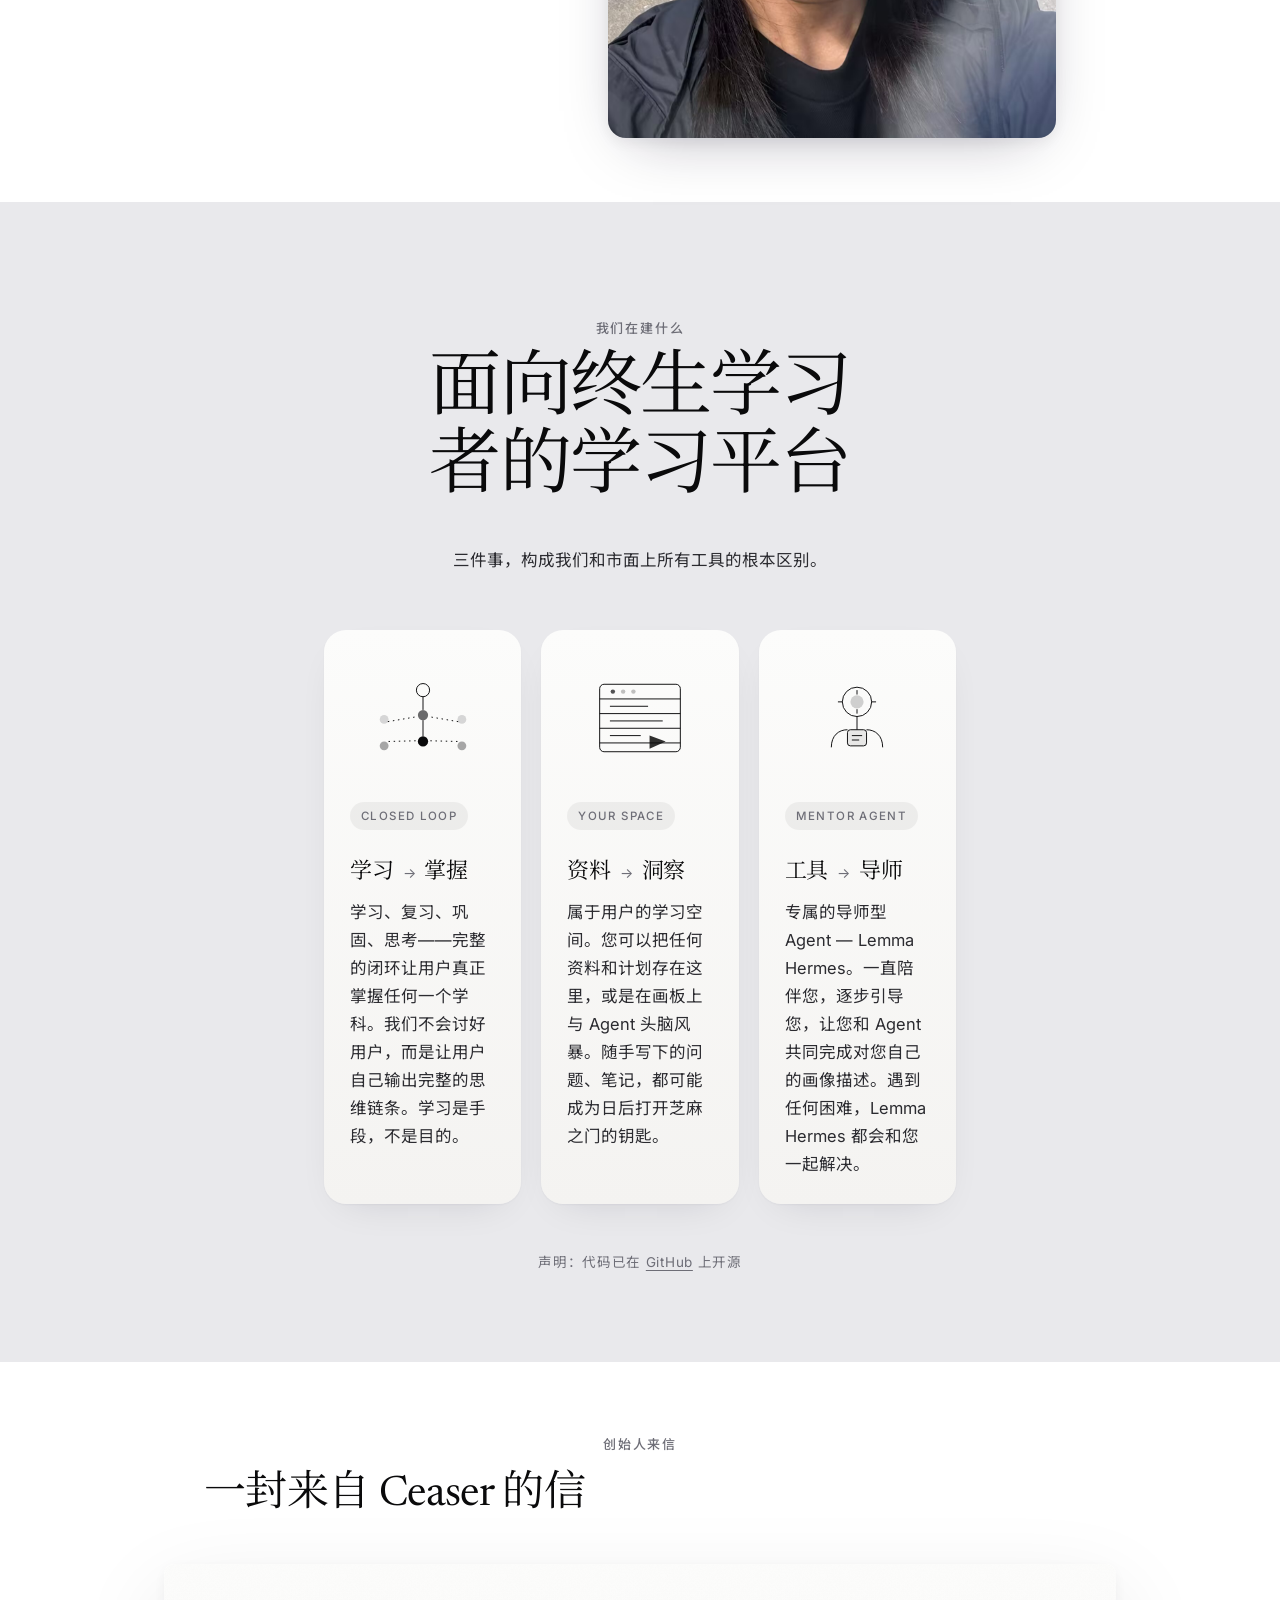
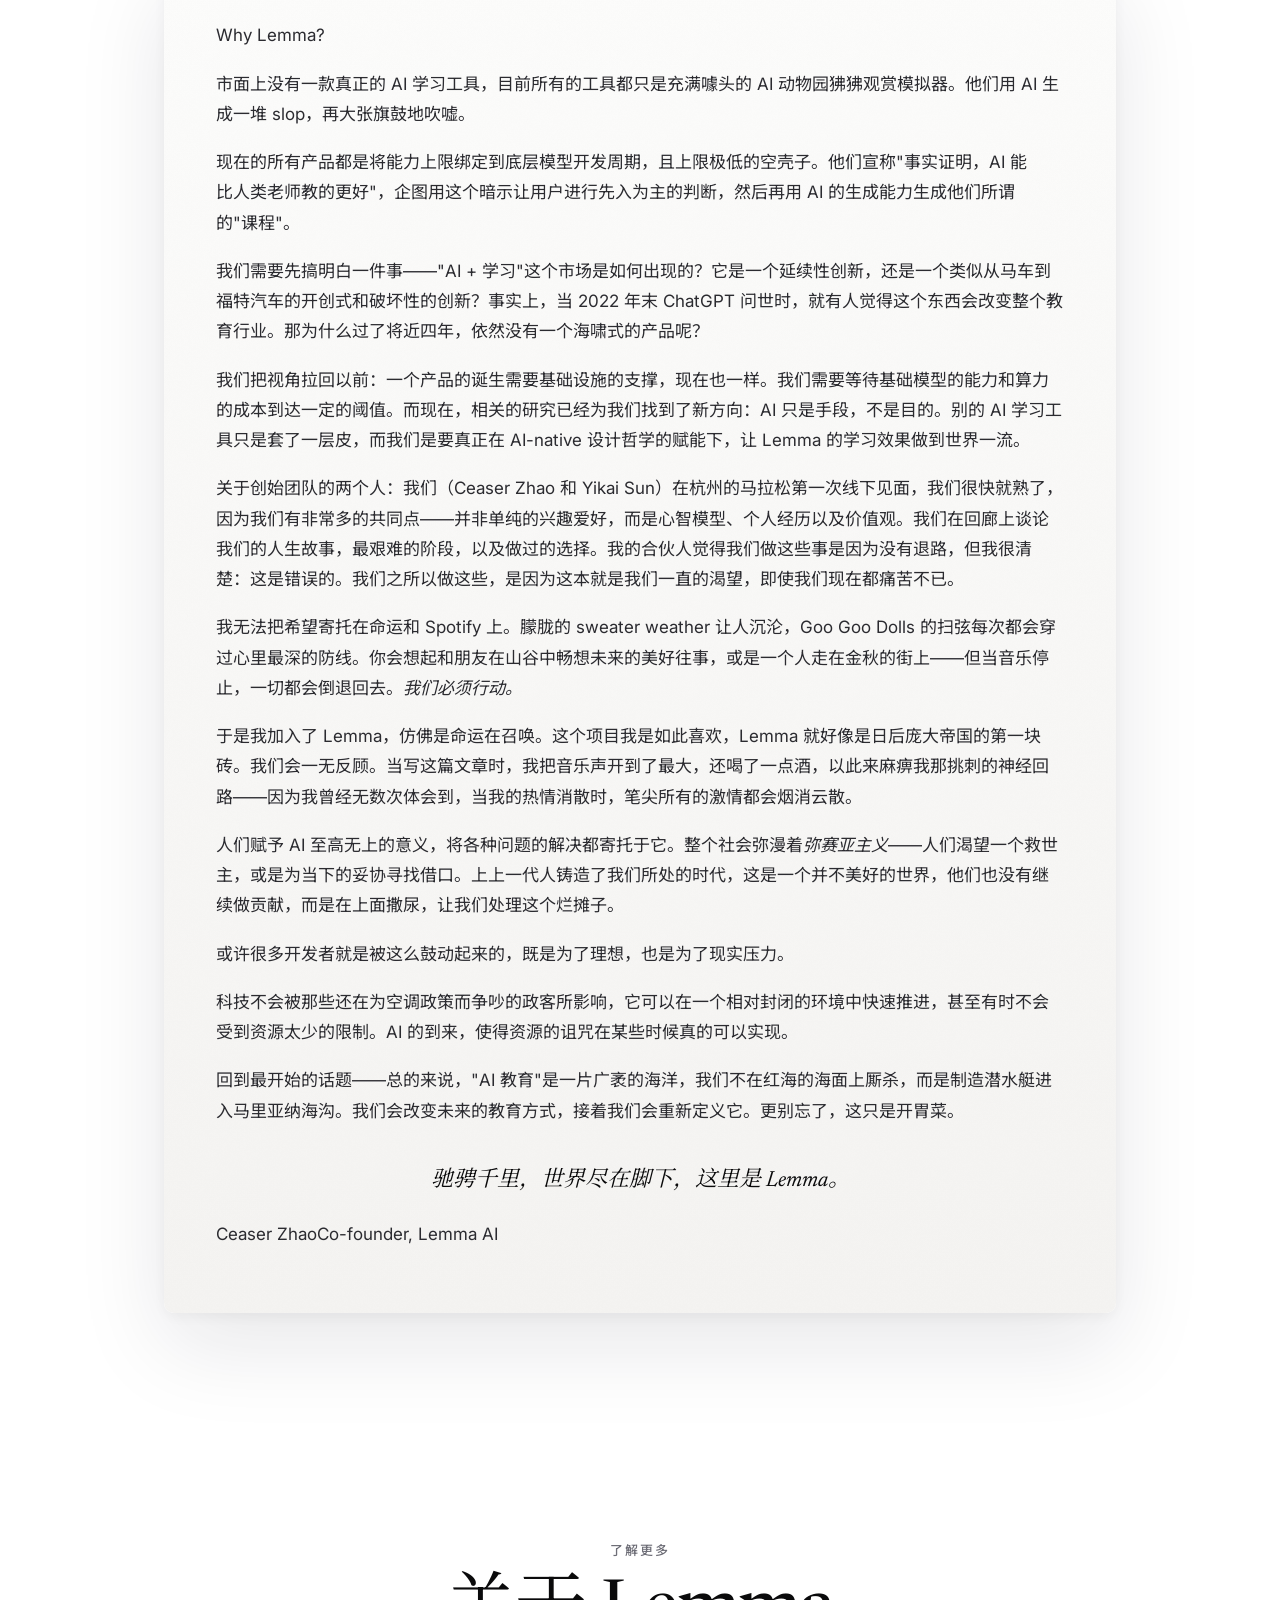
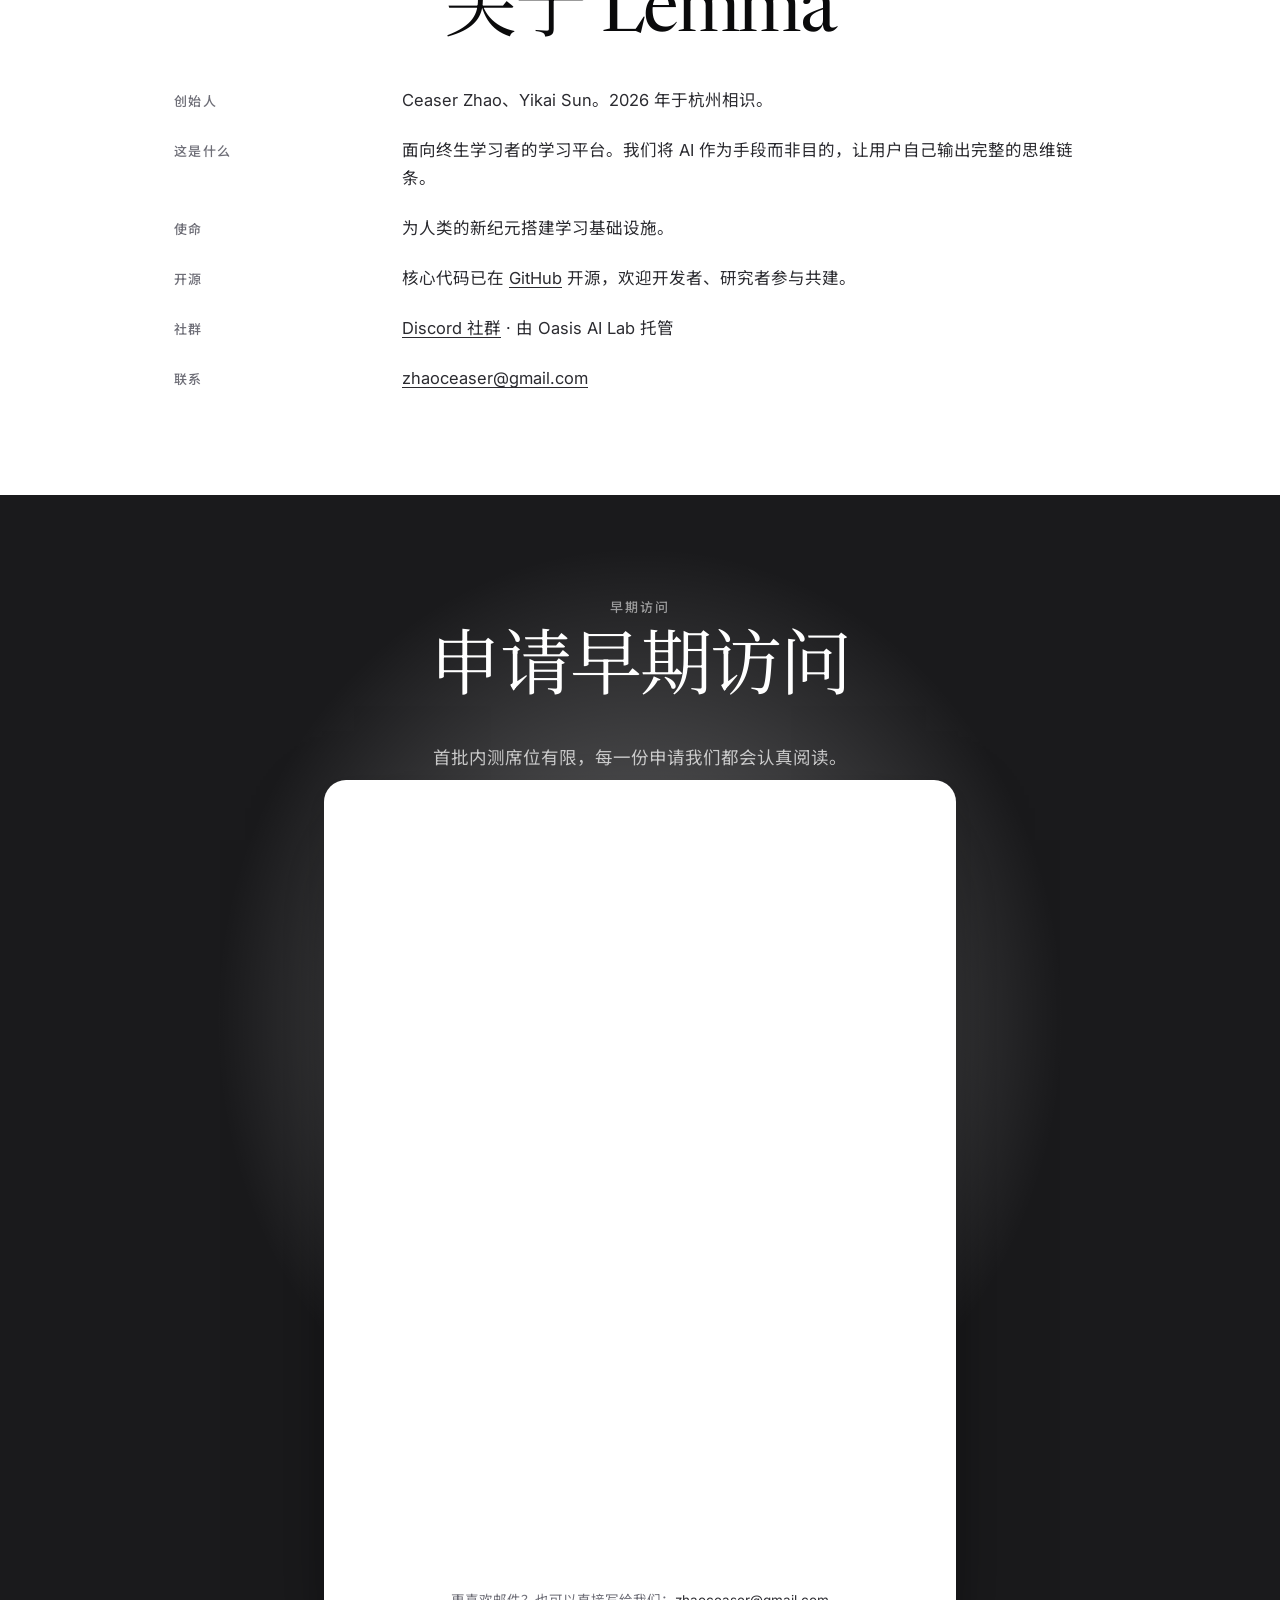
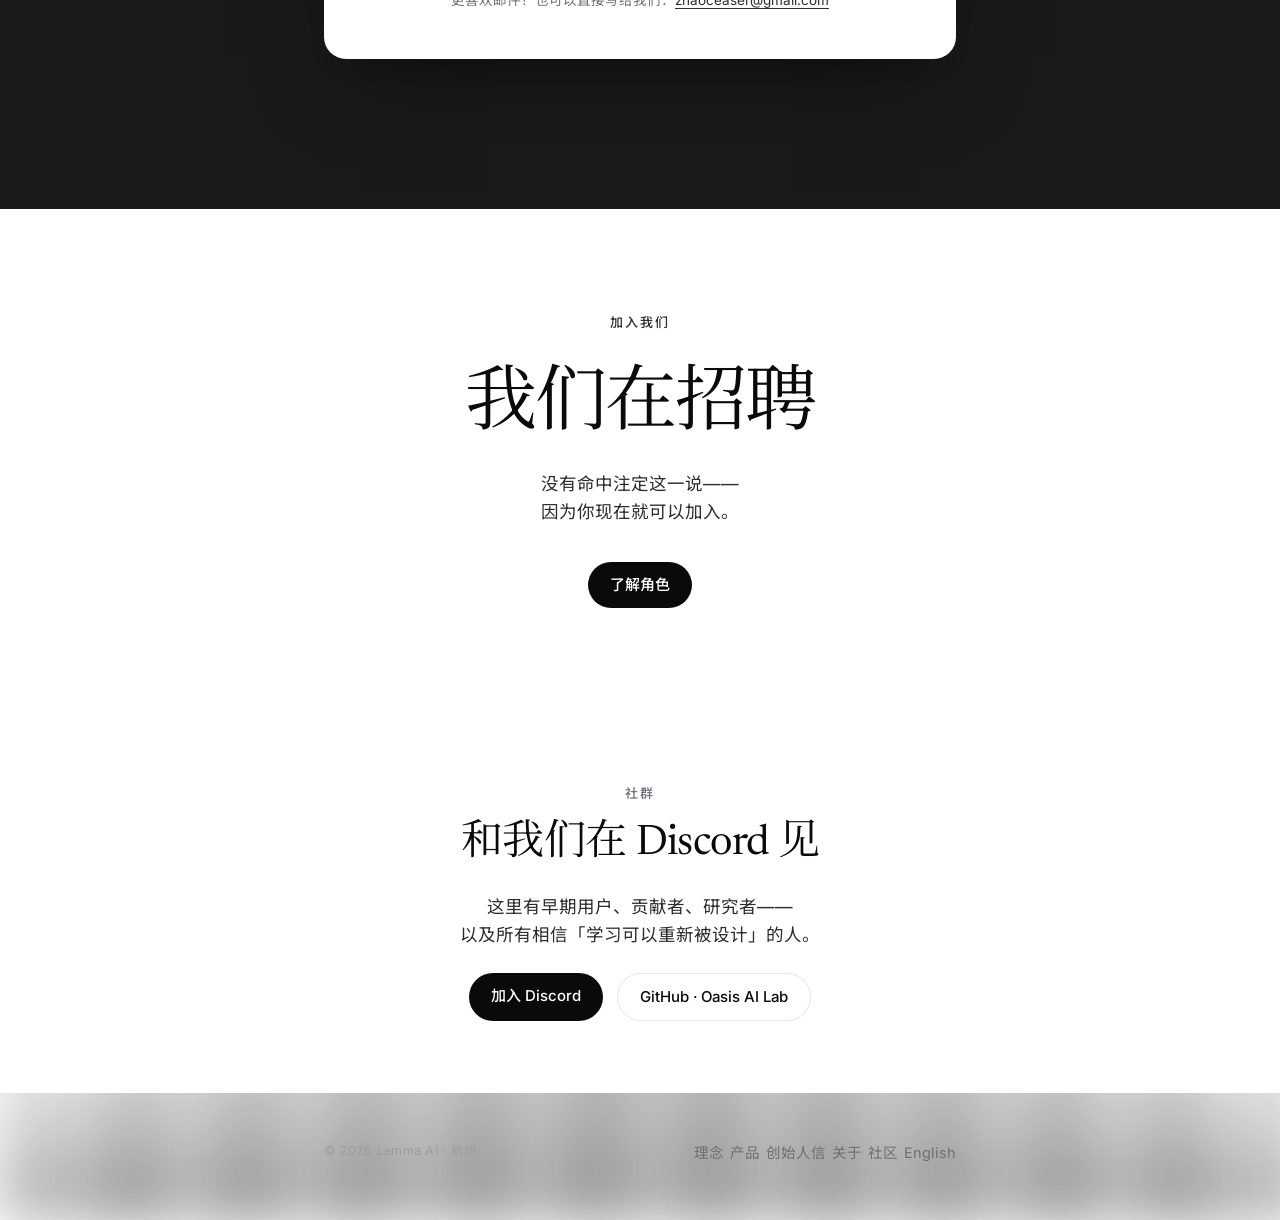
==== commit cfe2534c: "Replace waitlist CTA with embedded form Updates the waitlist section in both English and Chinese pag" ====
--- a/zh/index.html
+++ b/zh/index.html
@@ -276,15 +276,15 @@
     </div>
   </section>
 
-  <section class="sr waitlist slab" id="waitlist" style="padding:var(--pad-act) 0 160px">
+  <section class="sr waitlist slab" id="waitlist" style="padding:var(--pad-act) 0 150px">
     <div class="wrap" style="text-align:center">
       <p class="k">早期访问</p>
       <h2>申请早期访问</h2>
-      <p>我们正在筹备首批内测席位。<br>把你的邮箱留给我们——内测开启时第一时间通知你。</p>
-      <span class="magnetic"><a class="glassbtn glassbtn--lift" href="mailto:zhaoceaser@gmail.com?subject=Lemma%20Early%20Access">
-        <span class="glassbtn__title">申请早期访问</span>
-        <span class="glassbtn__circle" aria-hidden="true"></span>
-      </a></span>
+      <p>首批内测席位有限，每一份申请我们都会认真阅读。</p>
+      <div class="waitlist-card">
+        <iframe src="https://tally.so/embed/7RAYJ9?alignLeft=1&hideTitle=1&hideFooter=1&transparentBackground=1" frameborder="0" marginheight="0" marginwidth="0" title="Lemma 早期访问申请表" loading="lazy"></iframe>
+        <p class="waitlist-alt">更喜欢邮件？也可以直接写给我们：<a href="mailto:zhaoceaser@gmail.com">zhaoceaser@gmail.com</a></p>
+      </div>
     </div>
   </section>
 
--- a/assets/css/lemma-web.css
+++ b/assets/css/lemma-web.css
@@ -405,7 +405,21 @@
 /* Waitlist（深色 slab） */
 .waitlist{padding:var(--pad-act) 0 160px;text-align:center}
 .waitlist h2{font-size:var(--fs-h-xl);line-height:1.08;letter-spacing:-.025em;margin-bottom:32px}
-.waitlist p{max-width:460px;margin:0 auto 36px}
+.waitlist>p{max-width:560px;margin:0 auto 8px}
+.waitlist-card{
+  margin:8px auto 0;max-width:640px;background:#FFFFFF;
+  border-radius:var(--r-lg);padding:clamp(28px,4vw,48px);
+  box-shadow:0 30px 90px -30px rgba(0,0,0,.6),0 10px 30px -18px rgba(0,0,0,.4);
+  text-align:left;
+}
+.waitlist-card iframe{width:100%;border:0;display:block;background:transparent;height:740px}
+.waitlist-card .waitlist-alt{
+  margin:22px 0 0;font-size:13.5px;color:var(--mut);text-align:center;line-height:1.6}
+.waitlist-card .waitlist-alt a{
+  text-decoration:underline;text-underline-offset:3px;text-decoration-thickness:1px;
+  color:var(--text);transition:color 150ms ease}
+.waitlist-card .waitlist-alt a:hover{color:var(--ink)}
+@media(max-width:640px){.waitlist-card{padding:22px 14px}.waitlist-card iframe{height:820px}}
 
 /* Letter */
 .letter{padding:clamp(40px,5vw,64px) 0 clamp(48px,6vw,72px)}
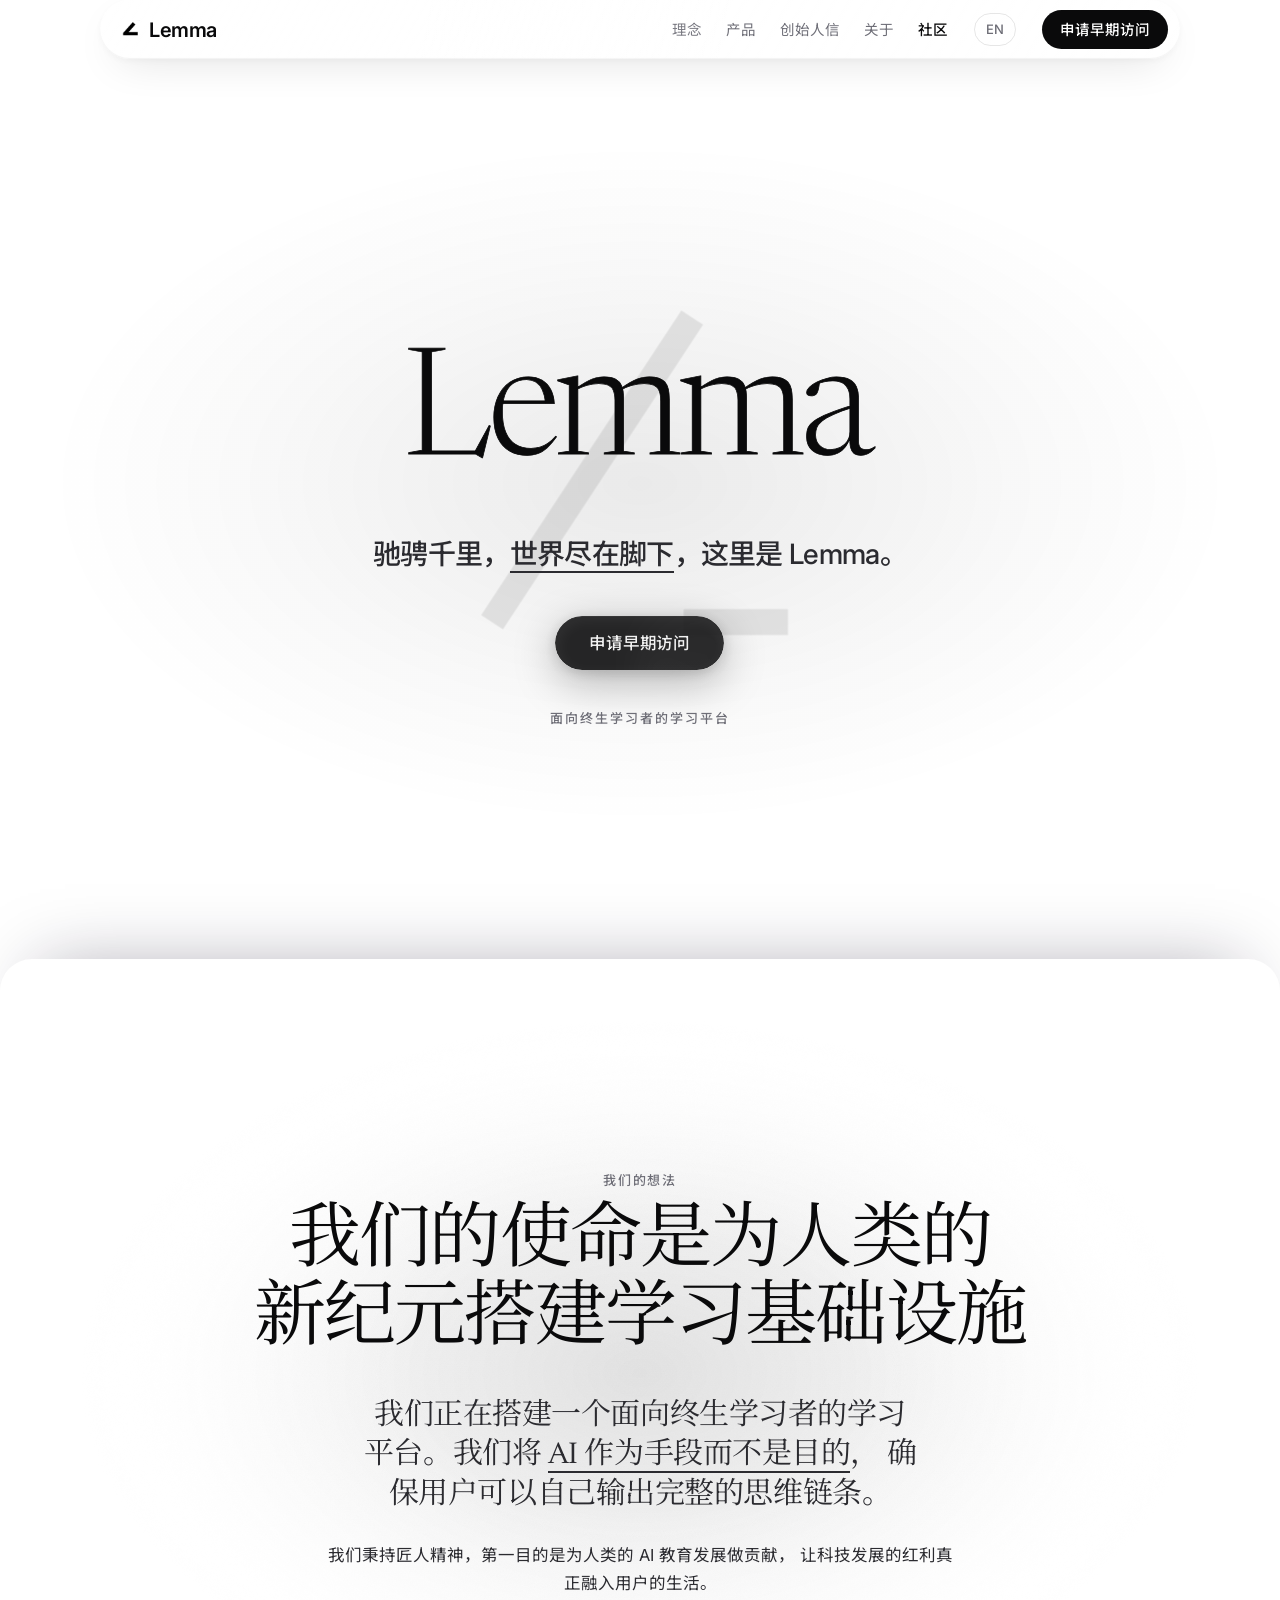
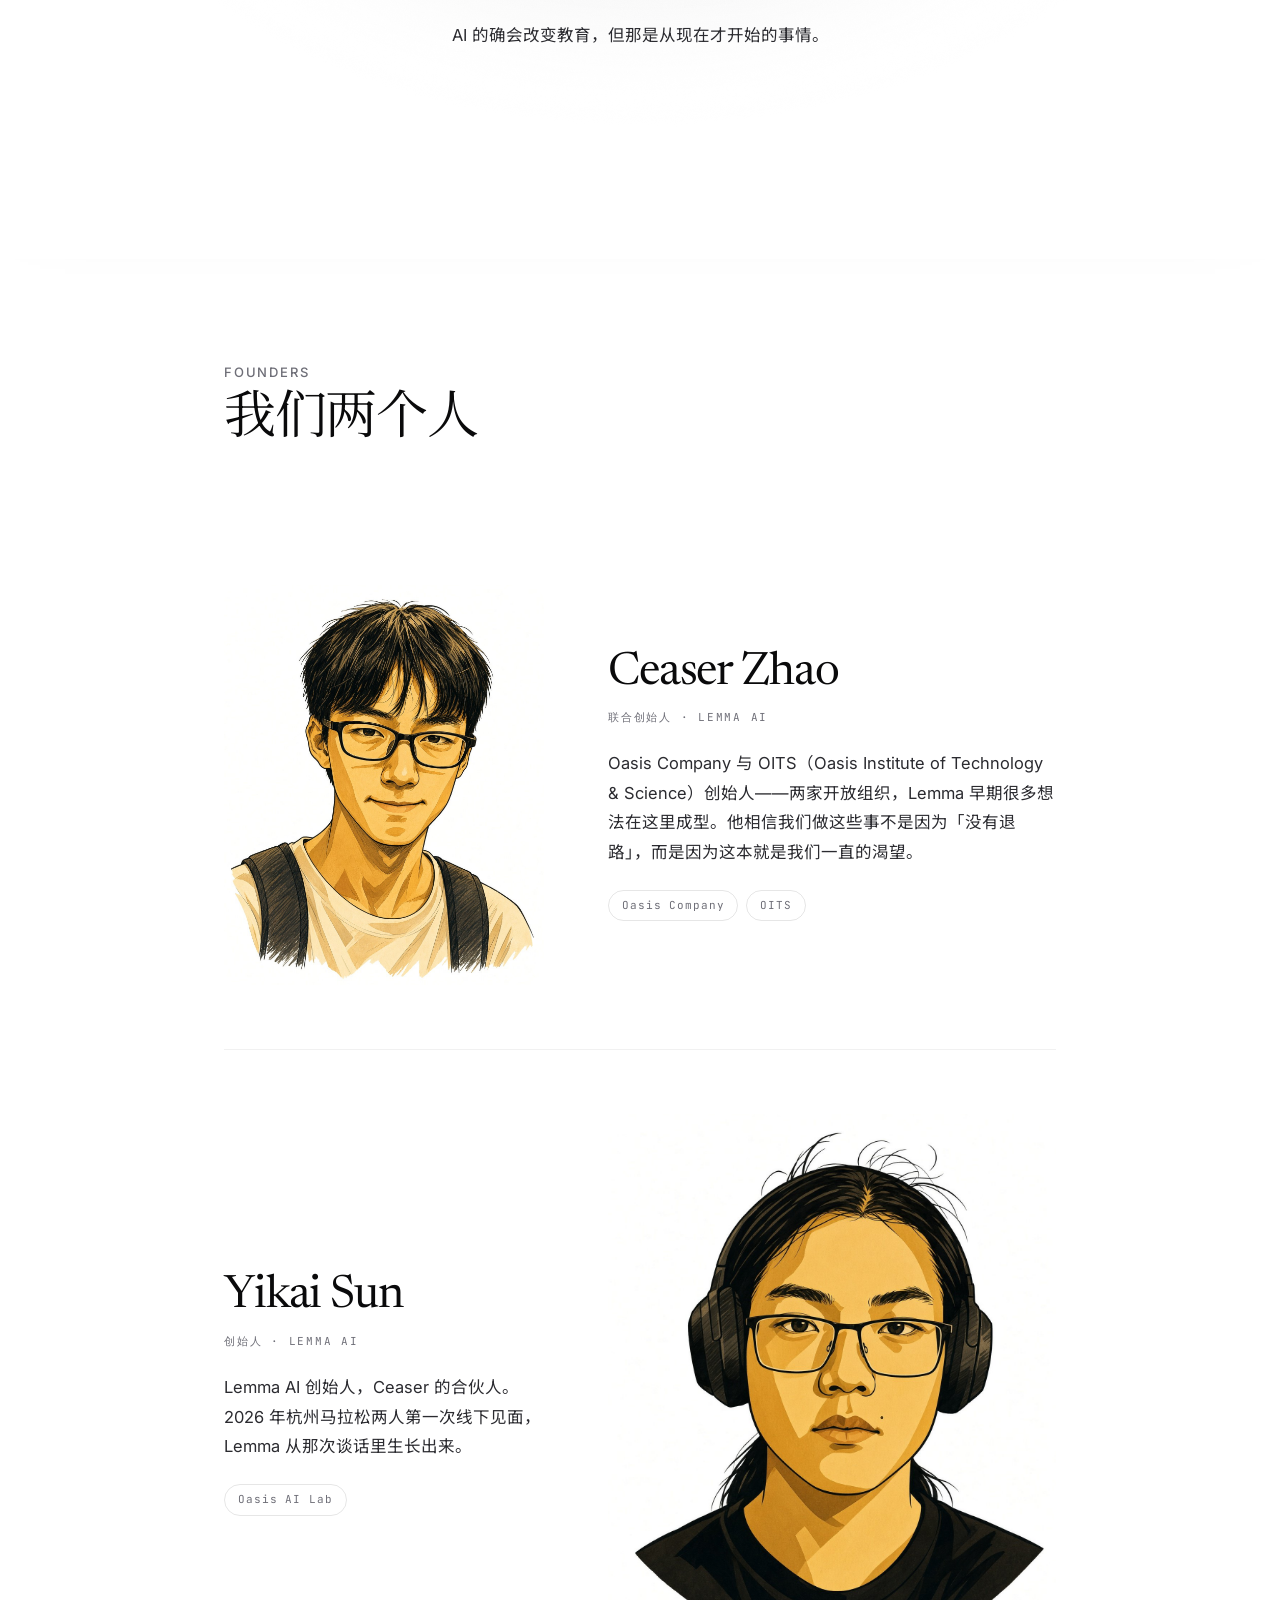
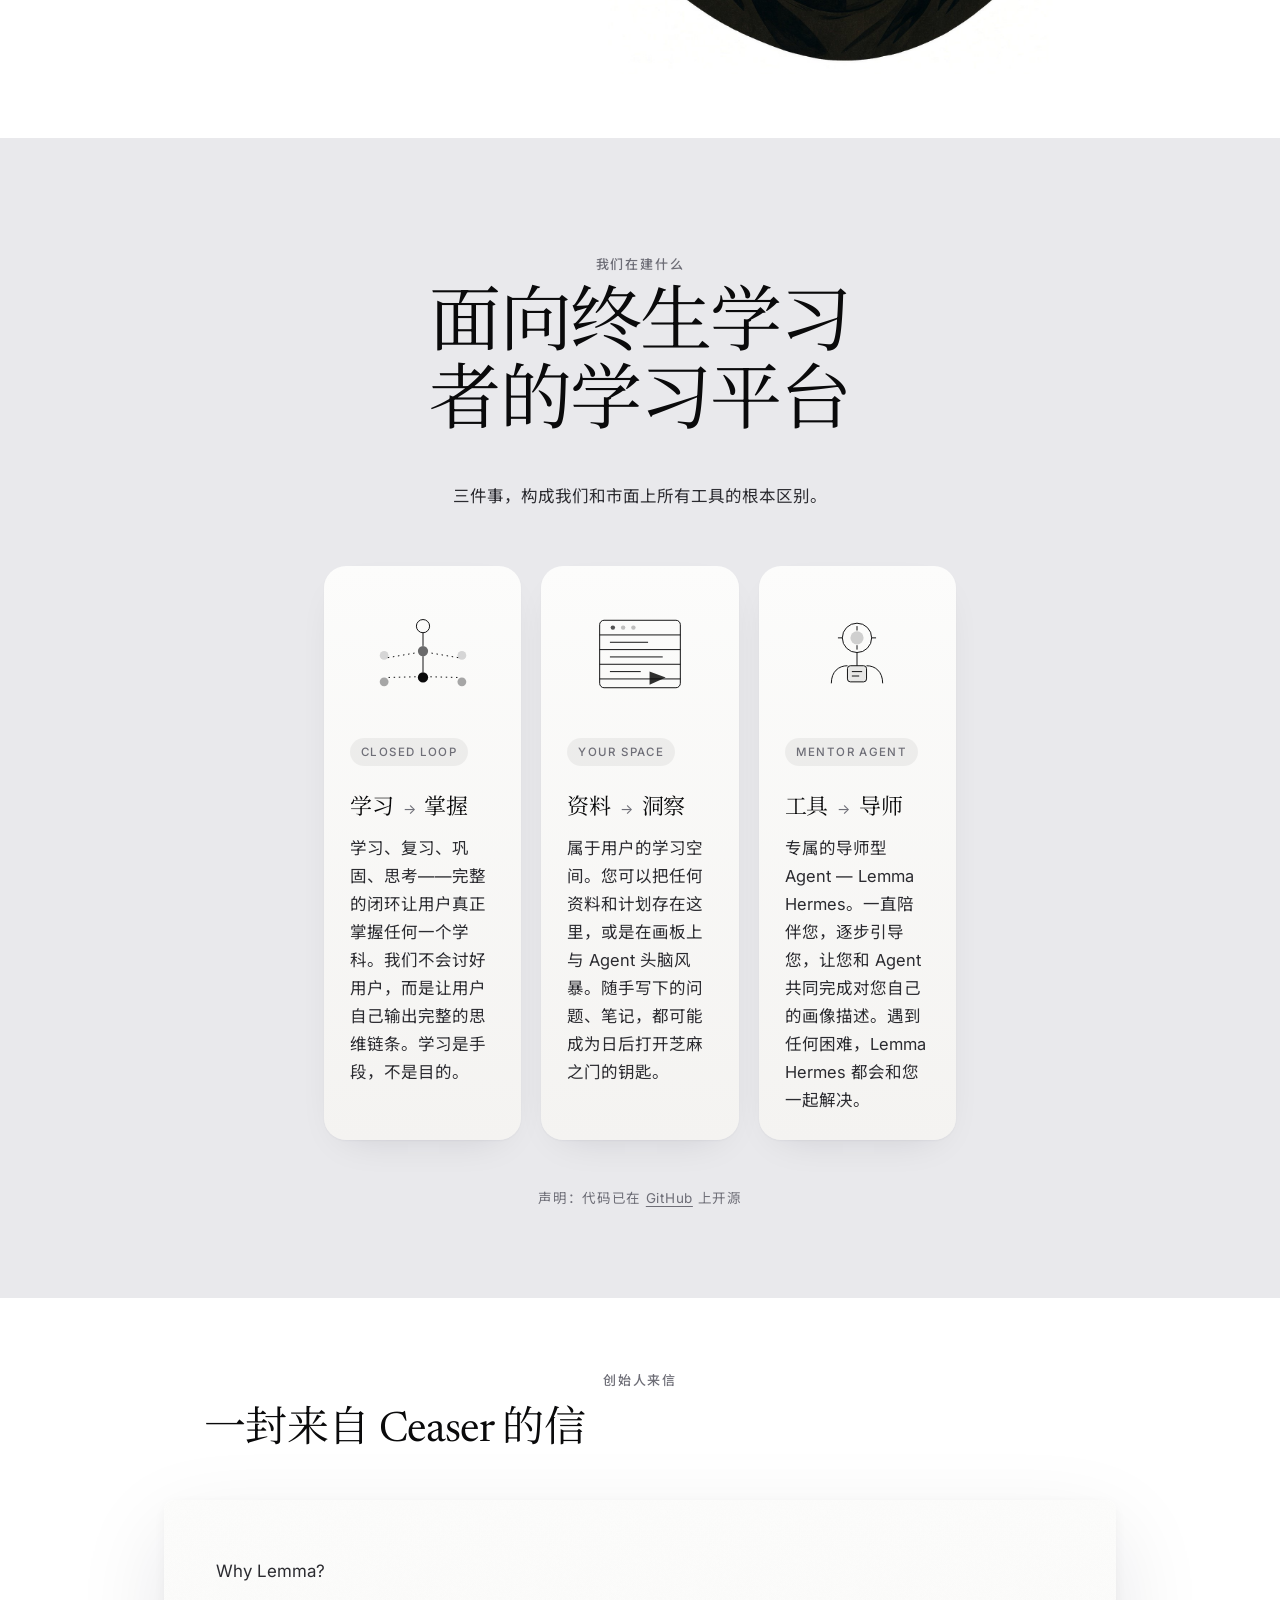
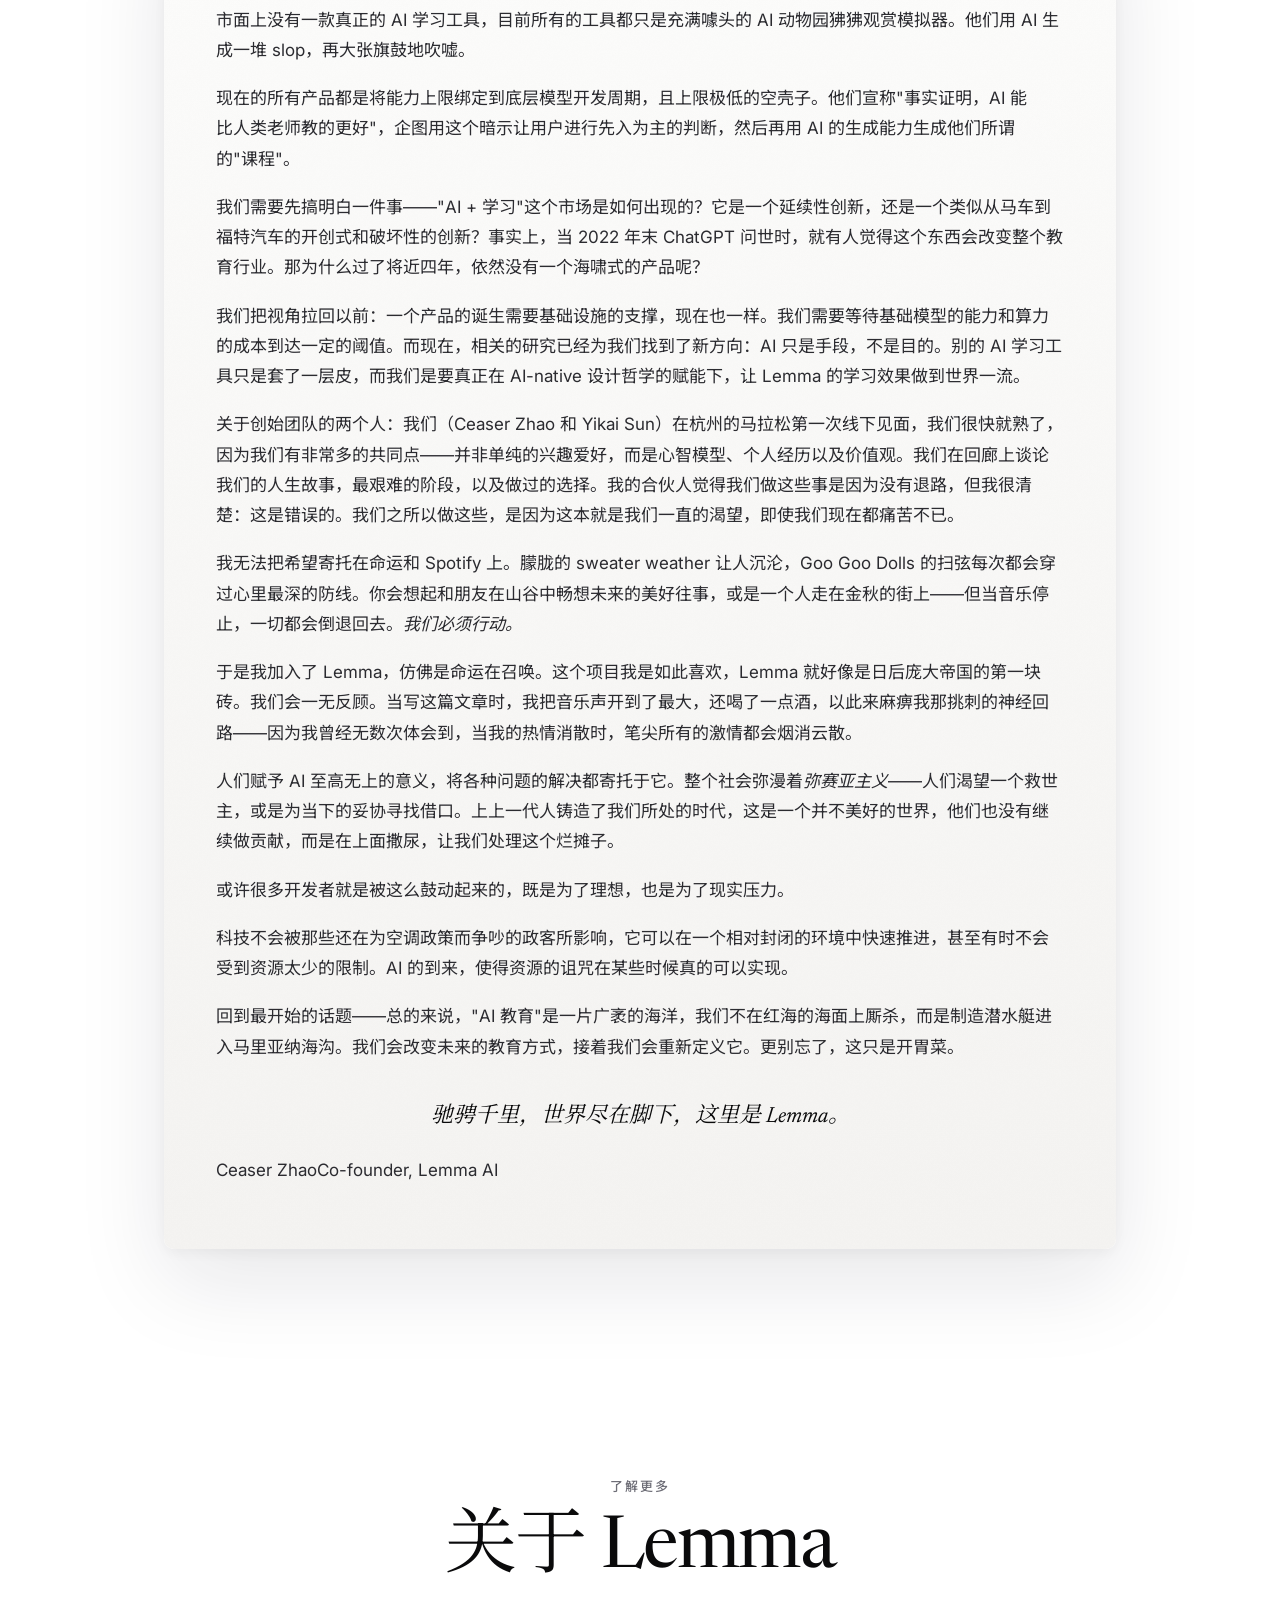
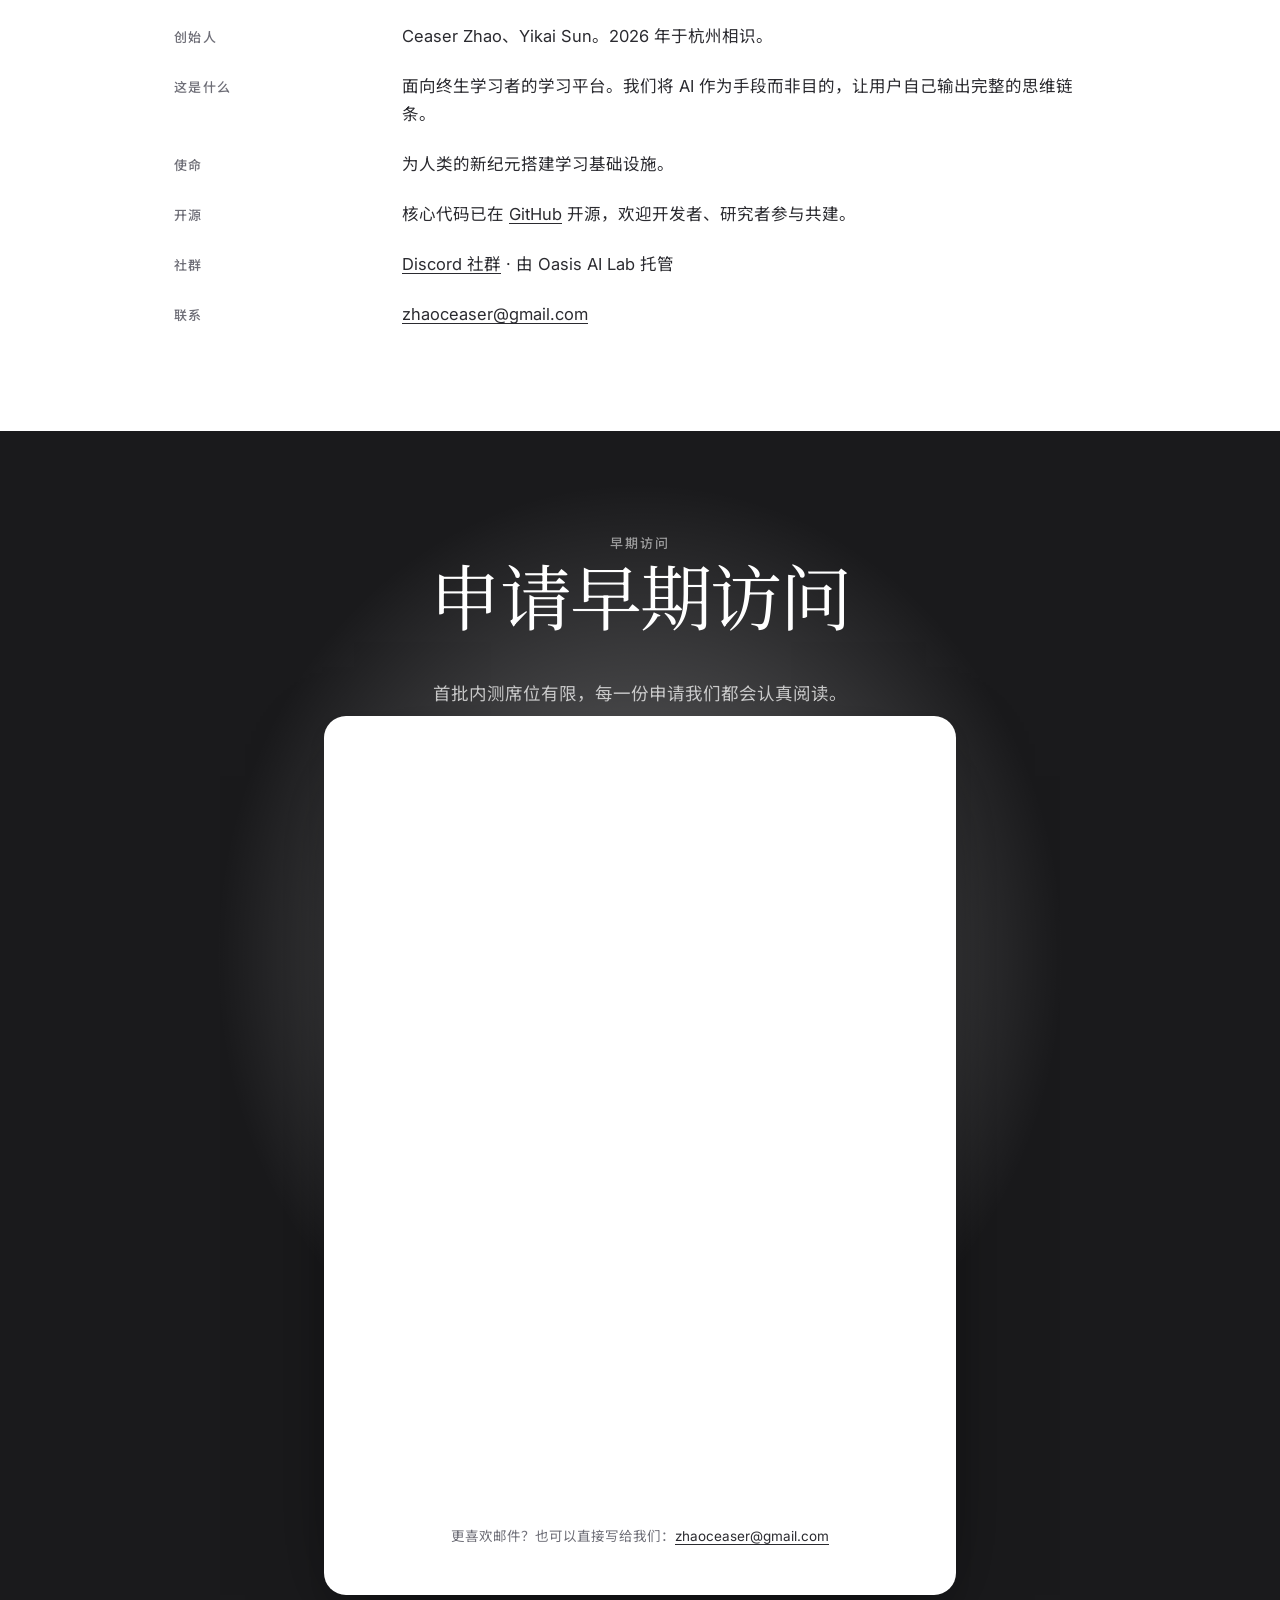
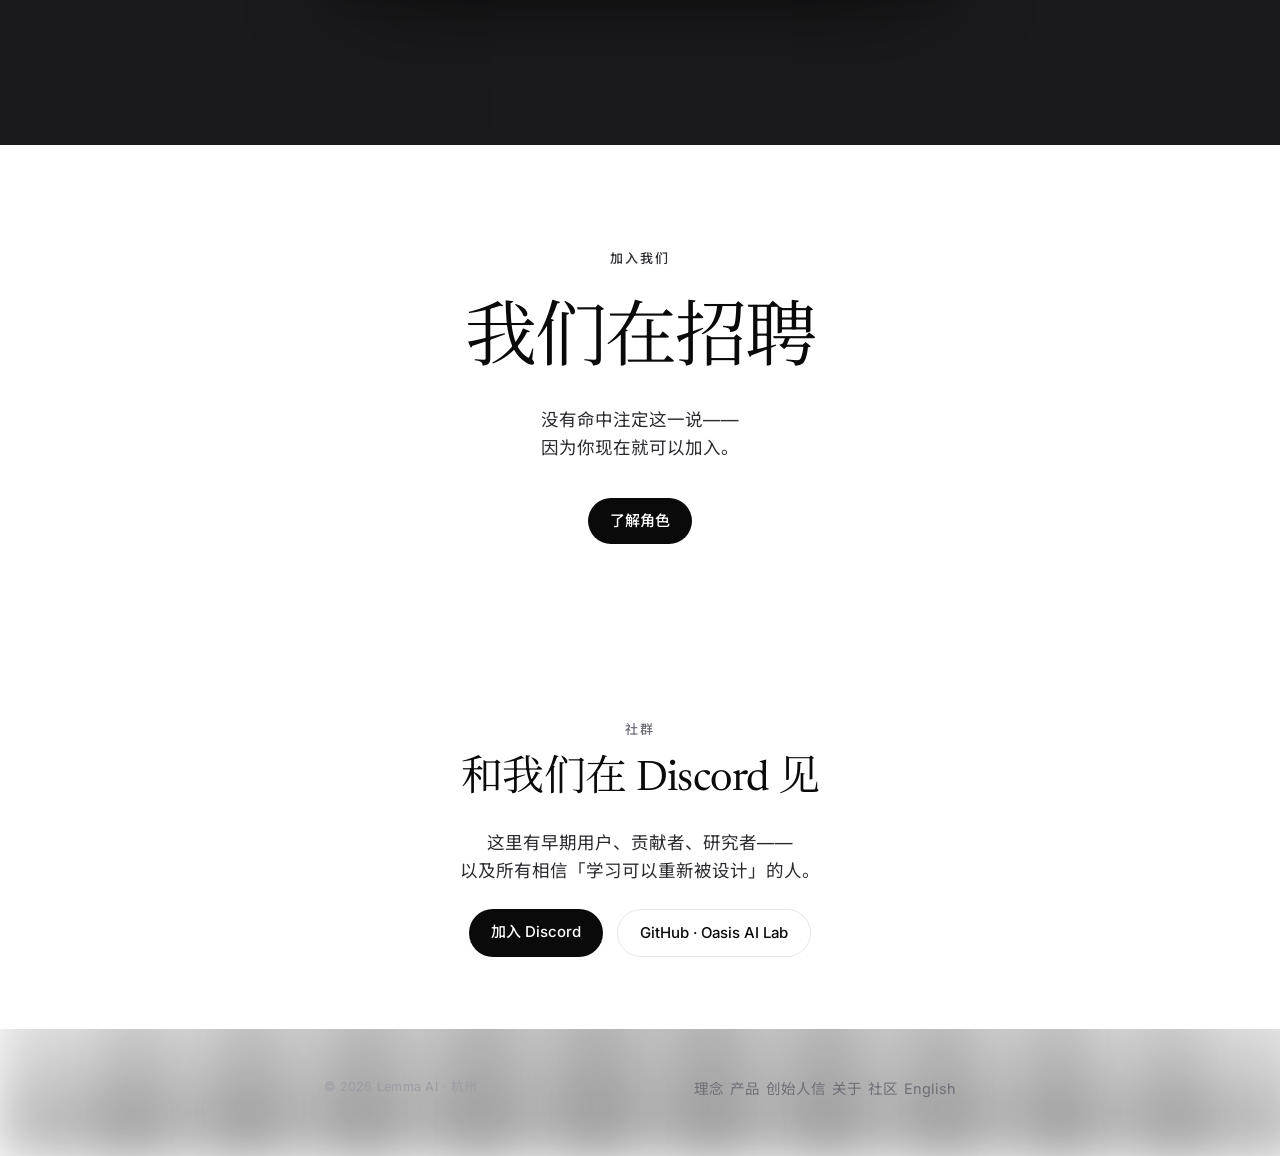
==== commit 58329687: "Refresh founder portraits with illustration assets Swap the outdated founder photos for new illustra" ====
--- a/zh/index.html
+++ b/zh/index.html
@@ -97,7 +97,7 @@
 
       <div class="fpair">
         <figure class="fpair__photo">
-          <img src="../assets/founders/founder-studio.jpg" alt="Ceaser Zhao，Lemma AI 联合创始人" loading="lazy" decoding="async" width="720" height="960">
+          <img src="../assets/founders/founder-ceaser.jpg" alt="Ceaser Zhao，Lemma AI 联合创始人" loading="lazy" decoding="async" width="720" height="960">
         </figure>
         <div class="fpair__bio">
           <p class="name">Ceaser Zhao</p>
@@ -120,7 +120,7 @@
           </div>
         </div>
         <figure class="fpair__photo">
-          <img src="../assets/founders/founder-street.jpg" alt="Yikai Sun，Lemma AI 创始人" loading="lazy" decoding="async" width="720" height="960">
+          <img src="../assets/founders/founder-yikai.jpg" alt="Yikai Sun，Lemma AI 创始人" loading="lazy" decoding="async" width="720" height="960">
         </figure>
       </div>
 
--- a/assets/css/lemma-web.css
+++ b/assets/css/lemma-web.css
@@ -351,7 +351,7 @@
   font-family:var(--sans);font-weight:500;font-size:var(--fs-lede);line-height:1.4;letter-spacing:-.025em;text-wrap:balance}
 .mission-attr{display:block;margin-top:18px;font-style:normal;font-size:14.5px;color:var(--mut);font-weight:500}
 
-/* 创始人 —— 编辑式双人档案：照片保持 3:4 原比例，不裁头不淡出 */
+/* 创始人 —— 编辑式双人档案：插画肖像，无框融入页面 */
 .founders{padding:var(--pad-act) 0 0}
 .sr.founders>*{opacity:0;transition:opacity .6s var(--ease)}
 .sr.founders.in>*{opacity:1}
@@ -367,13 +367,26 @@
   padding:clamp(36px,5vw,64px) 0;
 }
 .fpair + .fpair{border-top:1px solid var(--hair-2)}
-.fpair__photo{aspect-ratio:3/4;border-radius:var(--r-md);overflow:hidden;
-  box-shadow:var(--sh-photo);background:var(--surface-2);
-  grid-column:1;grid-row:1;min-width:0}
+.fpair__photo{
+  position:relative;aspect-ratio:4/5;border-radius:var(--r-md);
+  background:transparent;box-shadow:none;
+  grid-column:1;grid-row:1;min-width:0;
+}
+.fpair__photo img{
+  width:100%;height:100%;object-fit:cover;object-position:50% 22%;
+  border-radius:var(--r-md);
+  transition:transform .8s var(--ease);
+}
+@media(hover:hover) and (pointer:fine){
+  .fpair:hover .fpair__photo img{transform:scale(1.015)}
+}
+@media(prefers-reduced-motion:reduce){
+  .fpair__photo img{transition:none}
+  .fpair:hover .fpair__photo img{transform:none}
+}
 .fpair__bio{grid-column:2;grid-row:1;min-width:0}
 .fpair--flip .fpair__photo{grid-column:2}
 .fpair--flip .fpair__bio{grid-column:1}
-.fpair__photo img{width:100%;height:100%;object-fit:cover;object-position:50% 14%}
 .fpair__bio .name{font-family:var(--serif);font-weight:400;font-size:clamp(32px,3.8vw,46px);
   line-height:1.04;letter-spacing:-.025em;color:var(--ink);margin:0 0 12px}
 .fpair__bio .role{font-family:var(--mono);font-size:11px;letter-spacing:.16em;text-transform:uppercase;
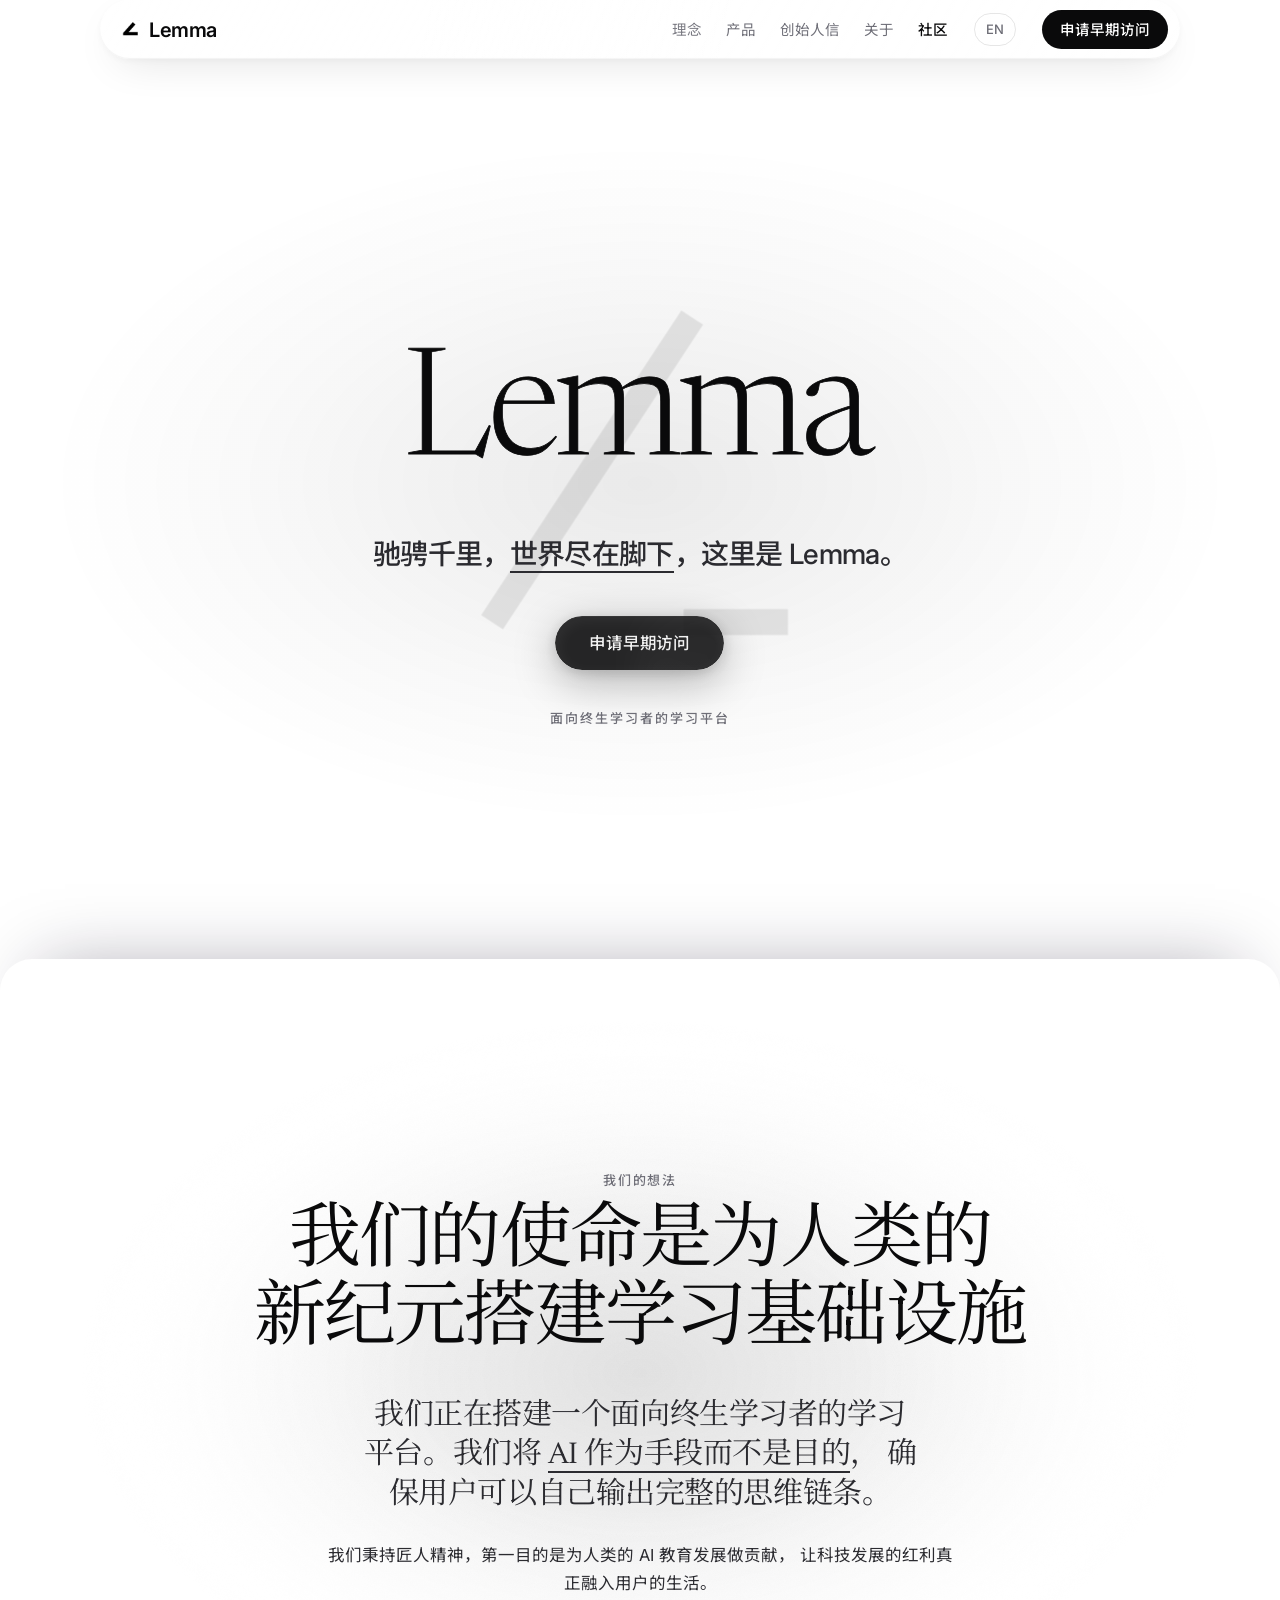
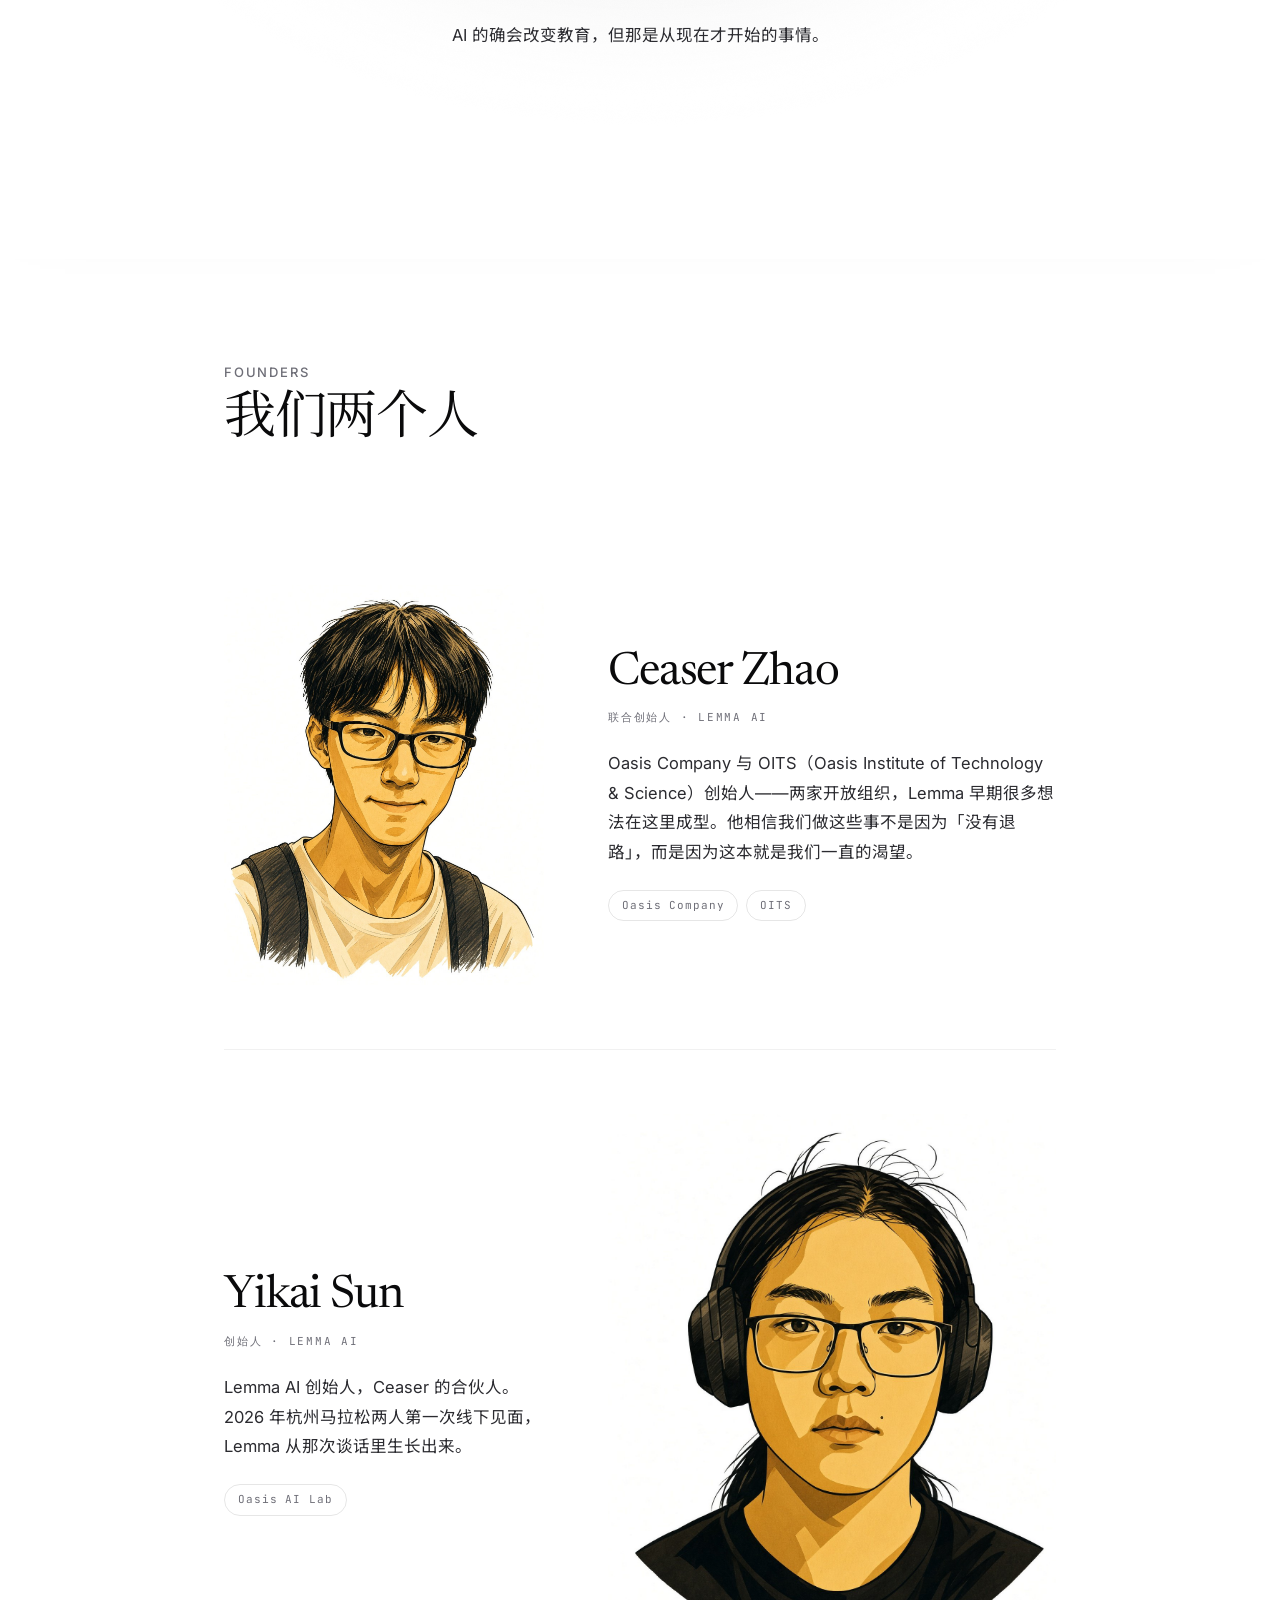
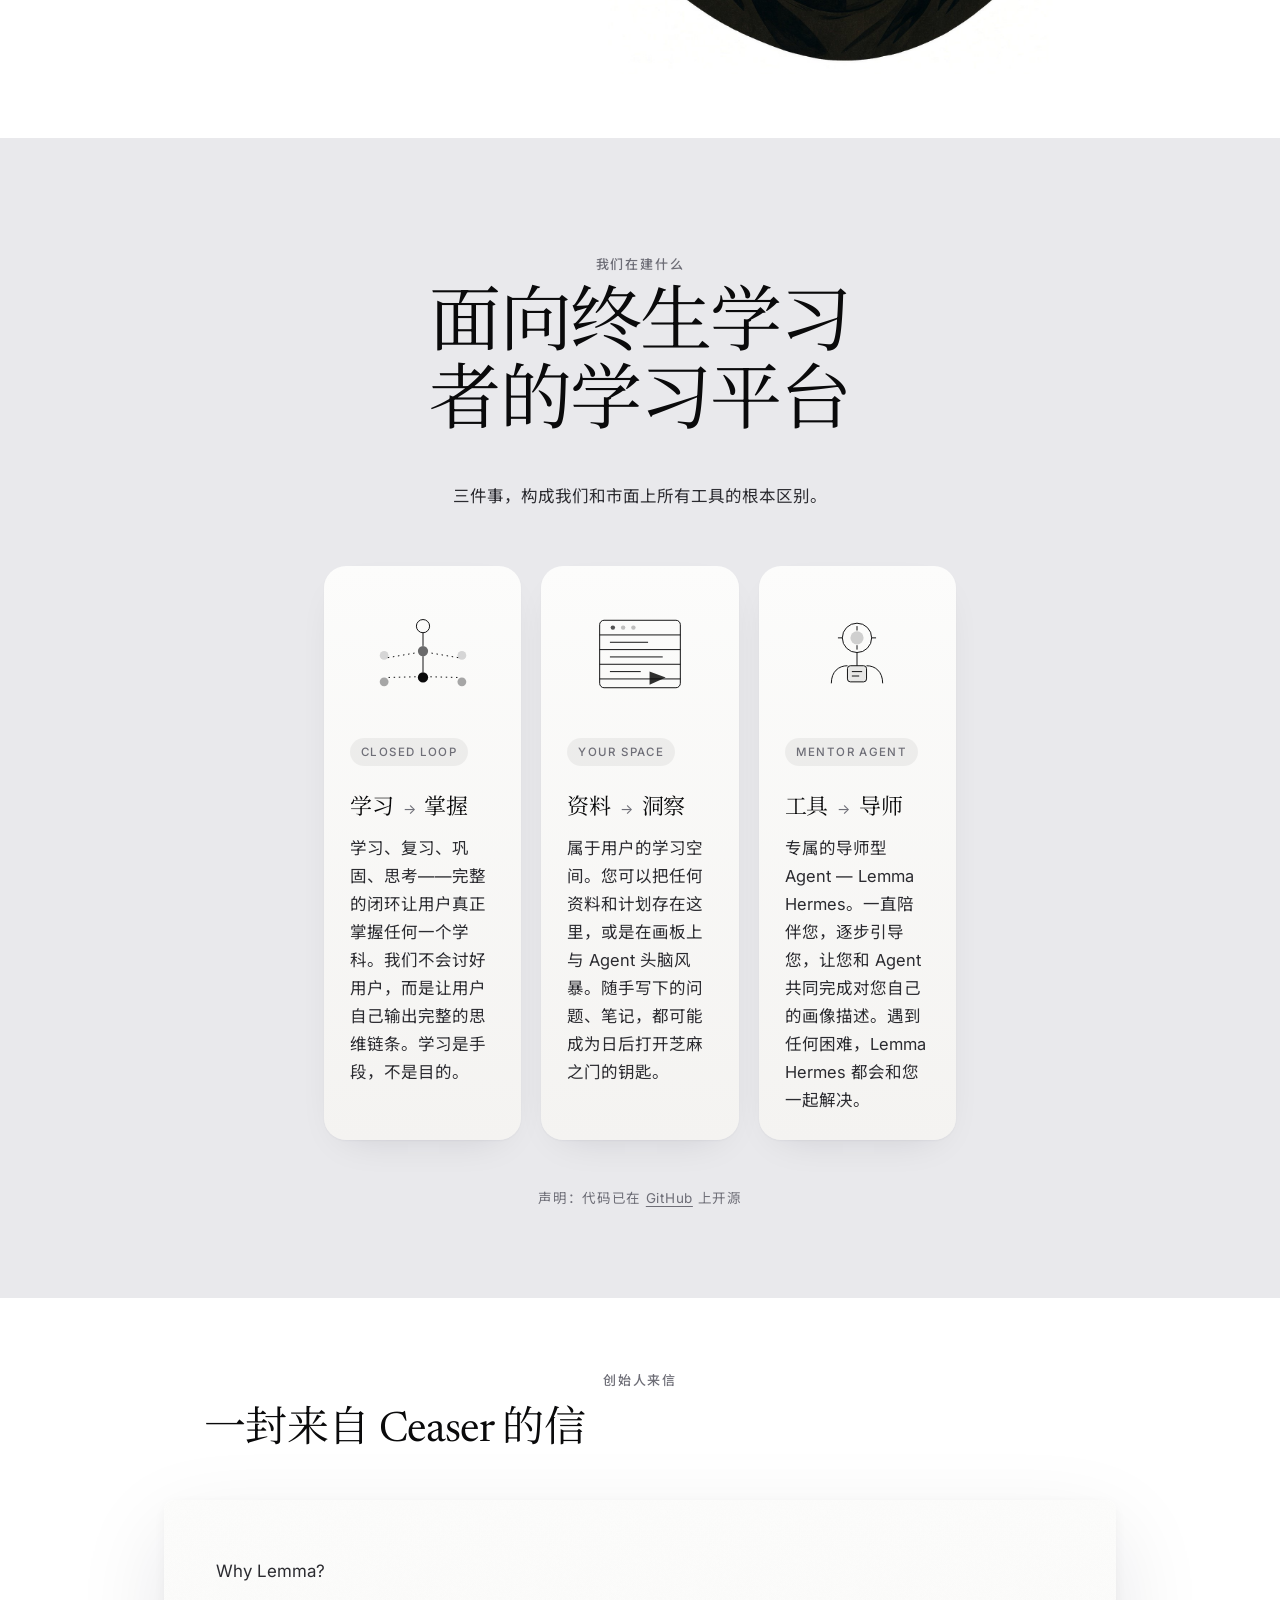
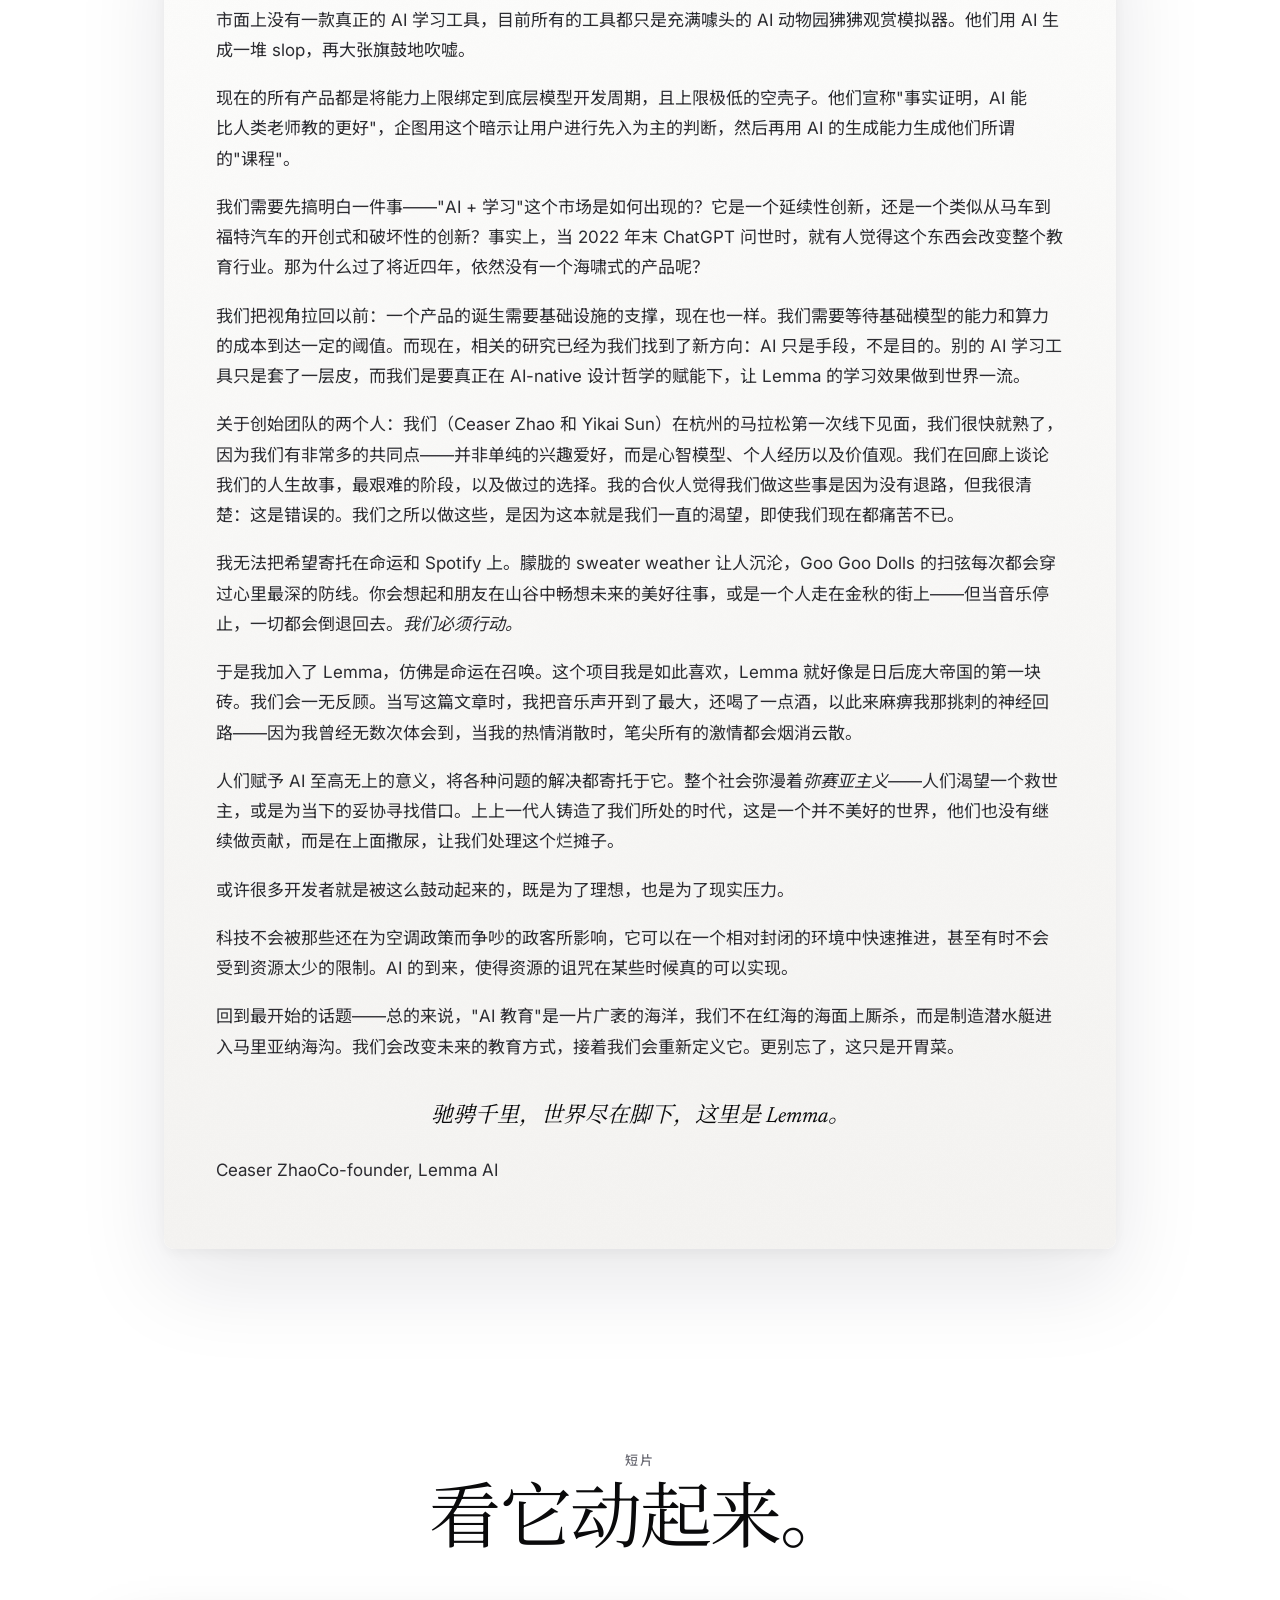
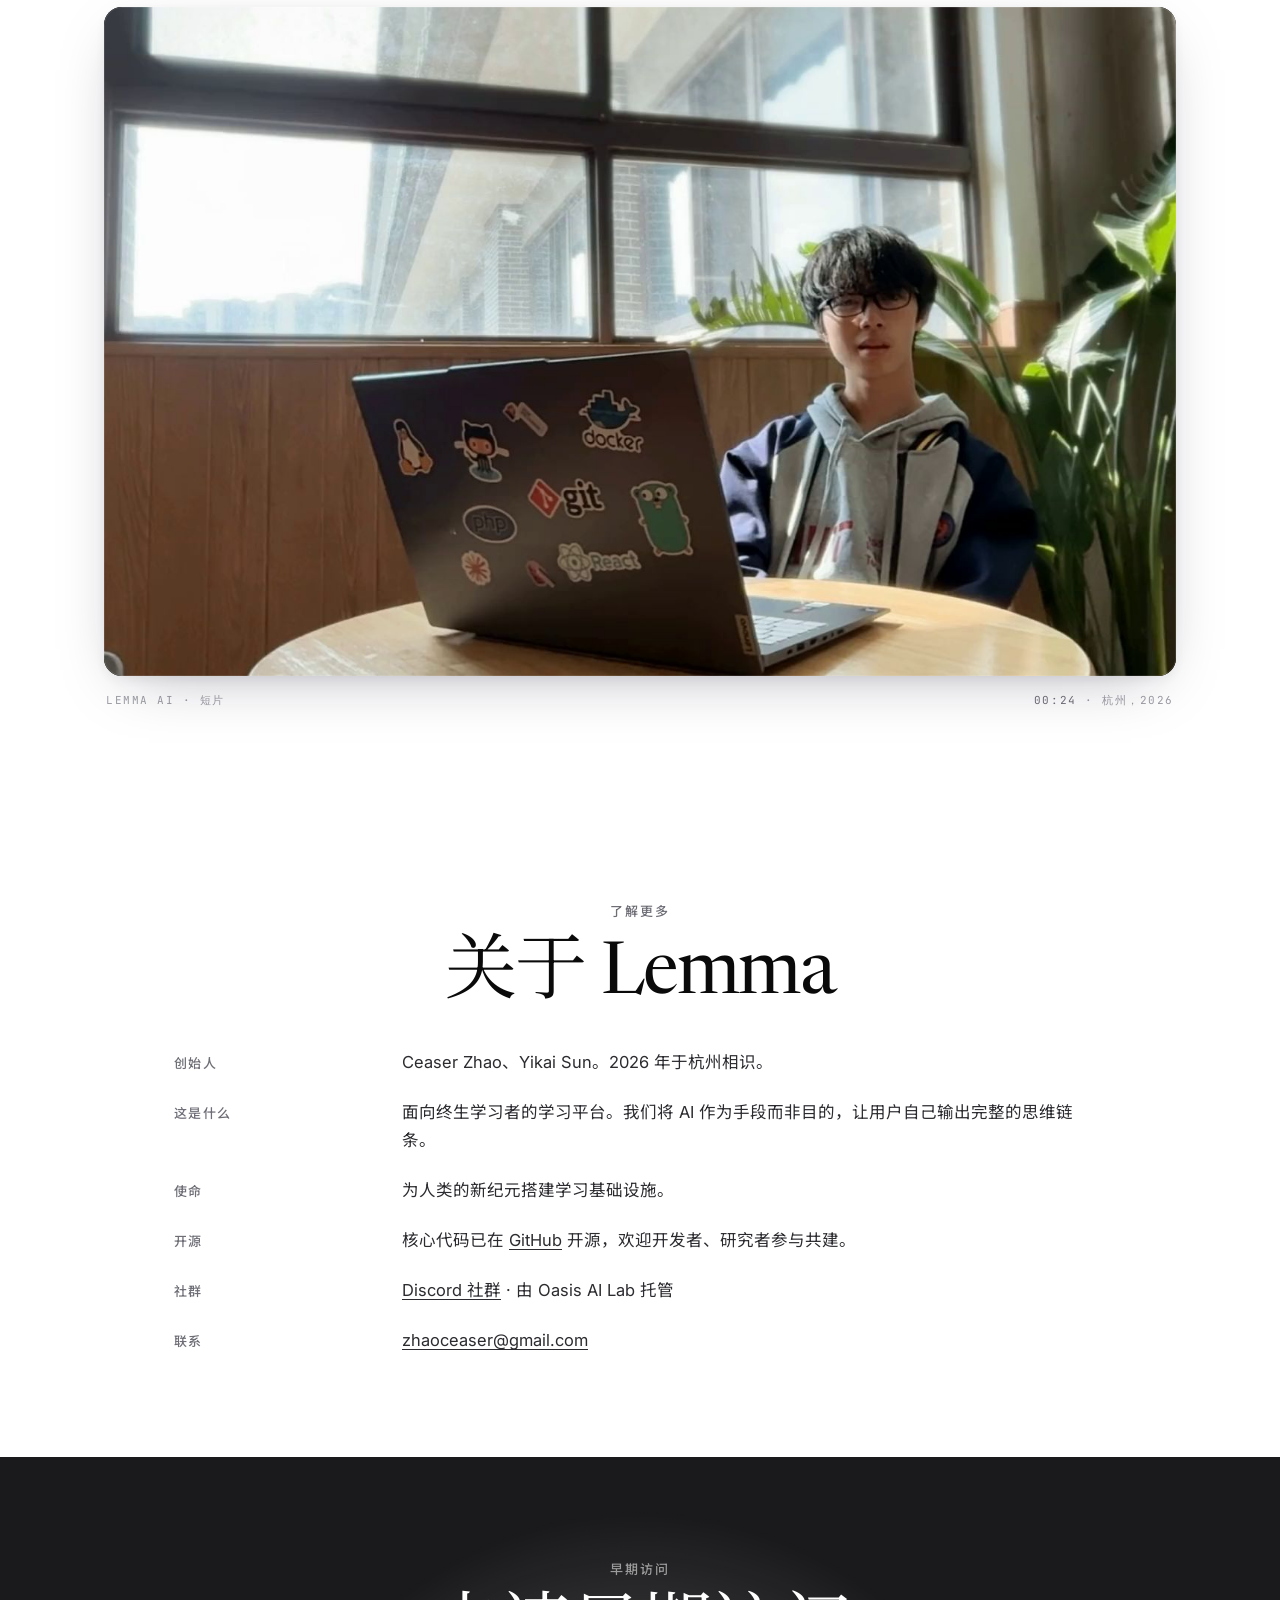
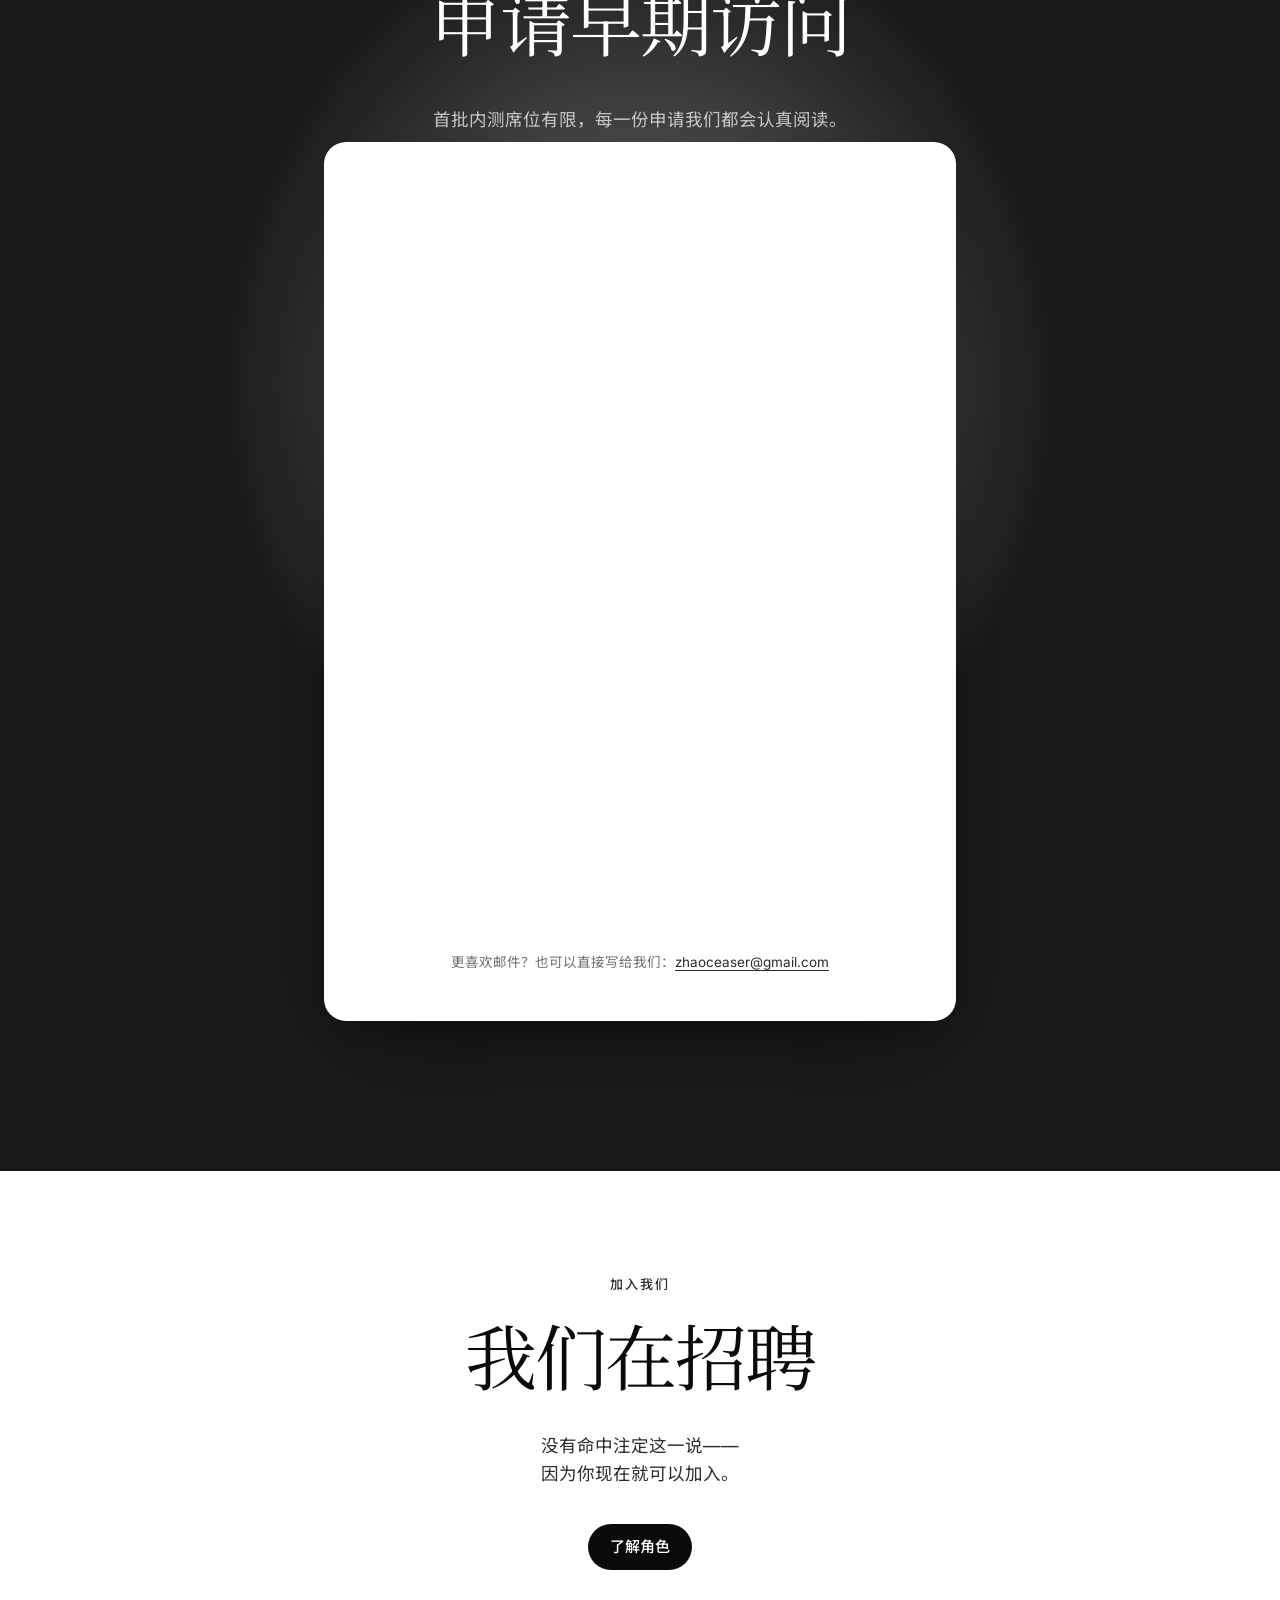
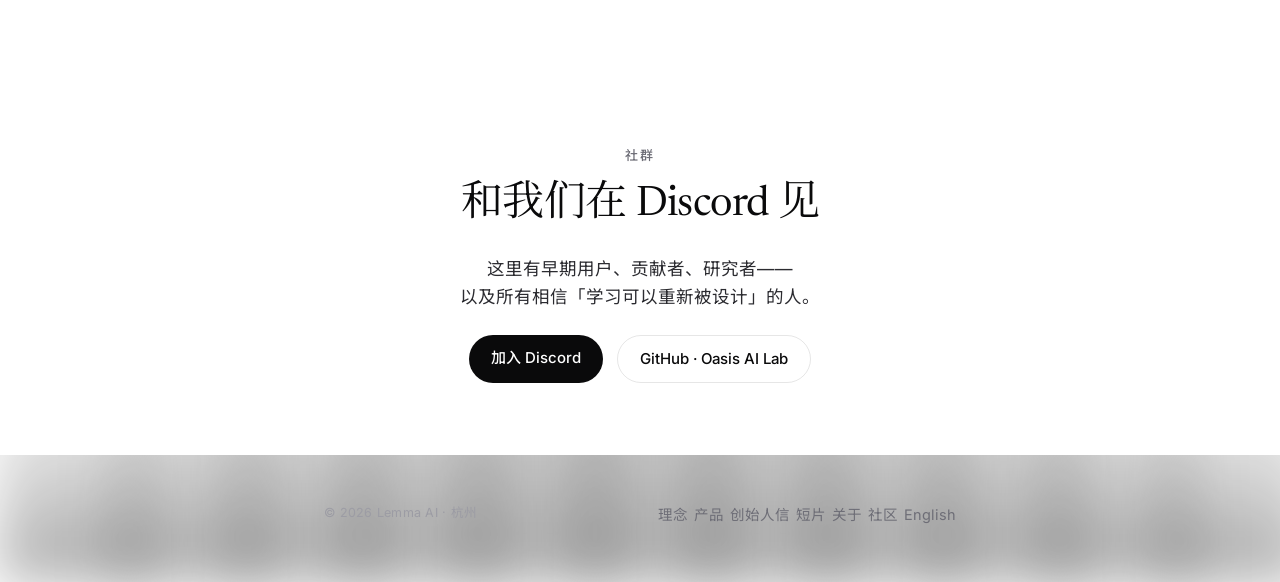
==== commit 1b0ac100: "Add a film section to the homepage - Re-encode the 24s source (17.6 MB) to 3.48 MB: 1440x898, H.264 " ====
--- a/zh/index.html
+++ b/zh/index.html
@@ -240,6 +240,38 @@
 
         <p class="sig">Ceaser Zhao<span>Co-founder, Lemma AI</span></p>
       </div>
+    </div>
+  </section>
+
+  <section class="sr film" id="film">
+    <div class="wrap wrap--wide">
+      <div class="film__head">
+        <p class="k">短片</p>
+        <h2>看它动起来。</h2>
+      </div>
+      <div class="film__frame" data-film>
+        <video class="film__video" poster="../assets/video/lemma-film-poster.jpg" data-src="../assets/video/lemma-film.mp4"
+               muted loop playsinline preload="none" aria-label="Lemma AI 短片。24 秒，默认静音。"></video>
+        <button class="film__sound" type="button" data-film-sound aria-pressed="false" data-label-off="声音关" data-label-on="声音开">
+          <svg class="ico-on" viewBox="0 0 24 24" fill="none" stroke="currentColor" stroke-width="1.6" stroke-linecap="round" stroke-linejoin="round" aria-hidden="true">
+            <path d="M11 5 6.5 9H3v6h3.5L11 19V5Z"/><path d="M16 9.5 21 15"/><path d="M21 9.5 16 15"/>
+          </svg>
+          <svg class="ico-off" viewBox="0 0 24 24" fill="none" stroke="currentColor" stroke-width="1.6" stroke-linecap="round" stroke-linejoin="round" aria-hidden="true">
+            <path d="M11 5 6.5 9H3v6h3.5L11 19V5Z"/><path d="M15.5 9a4 4 0 0 1 0 6"/><path d="M18.5 6.5a7.5 7.5 0 0 1 0 11"/>
+          </svg>
+          <span data-film-label>声音关</span>
+        </button>
+        <button class="film__play" type="button" data-film-play>
+          <span>
+            <svg viewBox="0 0 24 24" fill="currentColor" aria-hidden="true"><path d="M8 5.5v13l11-6.5-11-6.5Z"/></svg>
+            播放短片
+          </span>
+        </button>
+      </div>
+      <p class="film__meta">
+        <span>Lemma AI · 短片</span>
+        <span><b>00:24</b> · 杭州，2026</span>
+      </p>
     </div>
   </section>
 
@@ -344,6 +376,7 @@
       <a href="#idea">理念</a>
       <a href="#building">产品</a>
       <a href="#letter">创始人信</a>
+      <a href="#film">短片</a>
       <a href="#facts">关于</a>
       <a href="#community">社区</a>
       <a href="../" lang="en">English</a>
--- a/assets/css/lemma-web.css
+++ b/assets/css/lemma-web.css
@@ -490,4 +490,68 @@
 /* 平板 */
 @media(max-width:900px){
   .hero{padding:120px 0 64px;display:grid;align-content:center}
-}+}
+/* ── Film —— 一台放在纸面上的放映机 ──────────────────────────────── */
+.film{padding:clamp(44px,6vw,80px) 0 clamp(52px,7vw,92px)}
+.film__head{text-align:center;max-width:720px;margin:0 auto clamp(28px,4vw,44px)}
+.film__head h2{font-size:var(--fs-h-xl);line-height:1.06;letter-spacing:-.025em;margin:0}
+.film__frame{
+  position:relative;display:block;width:100%;
+  aspect-ratio:1728/1078;
+  border-radius:var(--r-md);overflow:hidden;
+  background:var(--ink);
+  box-shadow:var(--sh-photo);
+  isolation:isolate;
+}
+.film__frame::after{
+  content:"";position:absolute;inset:0;pointer-events:none;
+  border-radius:inherit;box-shadow:inset 0 0 0 1px rgba(255,255,255,.10);
+}
+.film__video{width:100%;height:100%;object-fit:cover;display:block;background:var(--ink)}
+.film__sound{
+  position:absolute;right:14px;bottom:14px;z-index:2;
+  display:inline-flex;align-items:center;gap:9px;
+  padding:8px 15px 8px 12px;border:1px solid rgba(255,255,255,.24);border-radius:var(--r-pill);
+  background:rgba(10,10,11,.40);color:#fff;-webkit-backdrop-filter:blur(14px) saturate(130%);
+  backdrop-filter:blur(14px) saturate(130%);
+  font-family:var(--mono);font-size:10.5px;letter-spacing:.14em;text-transform:uppercase;
+  cursor:pointer;transition:background 180ms ease,border-color 180ms ease,opacity 200ms ease;
+}
+.film__sound:hover{background:rgba(10,10,11,.62);border-color:rgba(255,255,255,.45)}
+.film__sound svg{width:14px;height:14px;flex:0 0 14px;display:block}
+.film__sound .ico-off{display:none}
+.film__frame.is-sound .film__sound .ico-on{display:none}
+.film__frame.is-sound .film__sound .ico-off{display:block}
+.film__play{
+  position:absolute;inset:0;z-index:3;width:100%;height:100%;
+  display:none;place-items:center;
+  background:rgba(10,10,11,.28);
+  border:0;padding:0;cursor:pointer;color:#fff;
+}
+.film__play span{
+  display:inline-flex;align-items:center;gap:12px;
+  padding:14px 26px 14px 22px;border-radius:var(--r-pill);
+  background:rgba(255,255,255,.14);border:1px solid rgba(255,255,255,.4);
+  -webkit-backdrop-filter:blur(16px);backdrop-filter:blur(16px);
+  font-family:var(--mono);font-size:11px;letter-spacing:.18em;text-transform:uppercase;
+}
+.film__play svg{width:15px;height:15px}
+.film__frame.is-static .film__play{display:grid}
+.film__frame.is-static .film__sound{display:none}
+.film__meta{
+  display:flex;justify-content:space-between;align-items:baseline;gap:18px;flex-wrap:wrap;
+  margin:16px 2px 0;font-family:var(--mono);font-size:11px;letter-spacing:.14em;
+  text-transform:uppercase;color:var(--mut-2);
+}
+.film__meta b{font-weight:400;color:var(--mut)}
+@media(max-width:640px){
+  .film__sound{right:10px;bottom:10px;padding:7px 12px 7px 10px;font-size:10px}
+  .film__meta{font-size:10px;letter-spacing:.1em;margin-top:12px}
+}
+.film__frame.is-failed .film__sound{display:none}
+.film .wrap--wide{max-width:1120px}
+@media(max-width:640px){
+  .film .wrap--wide{padding:0}
+  .film__frame{border-radius:0;box-shadow:none}
+  .film__head,.film__meta{padding:0 24px}
+}
